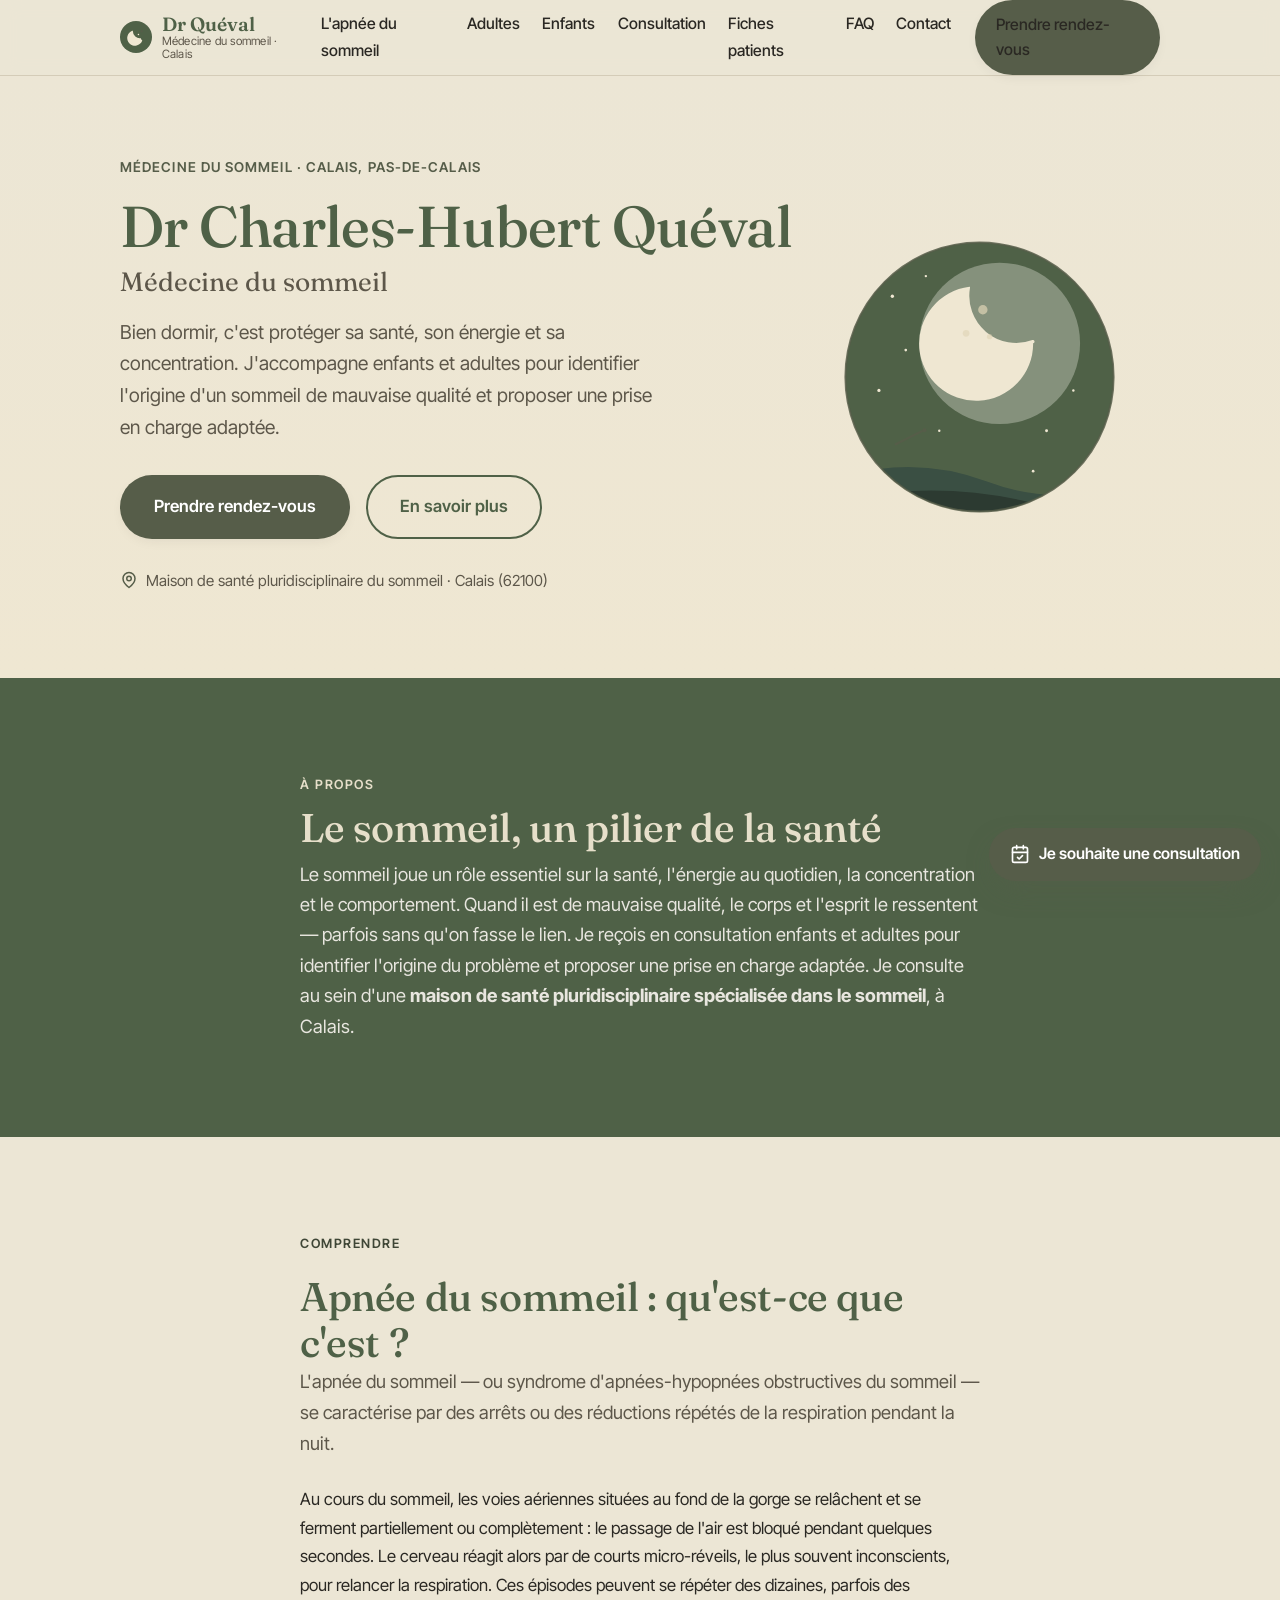
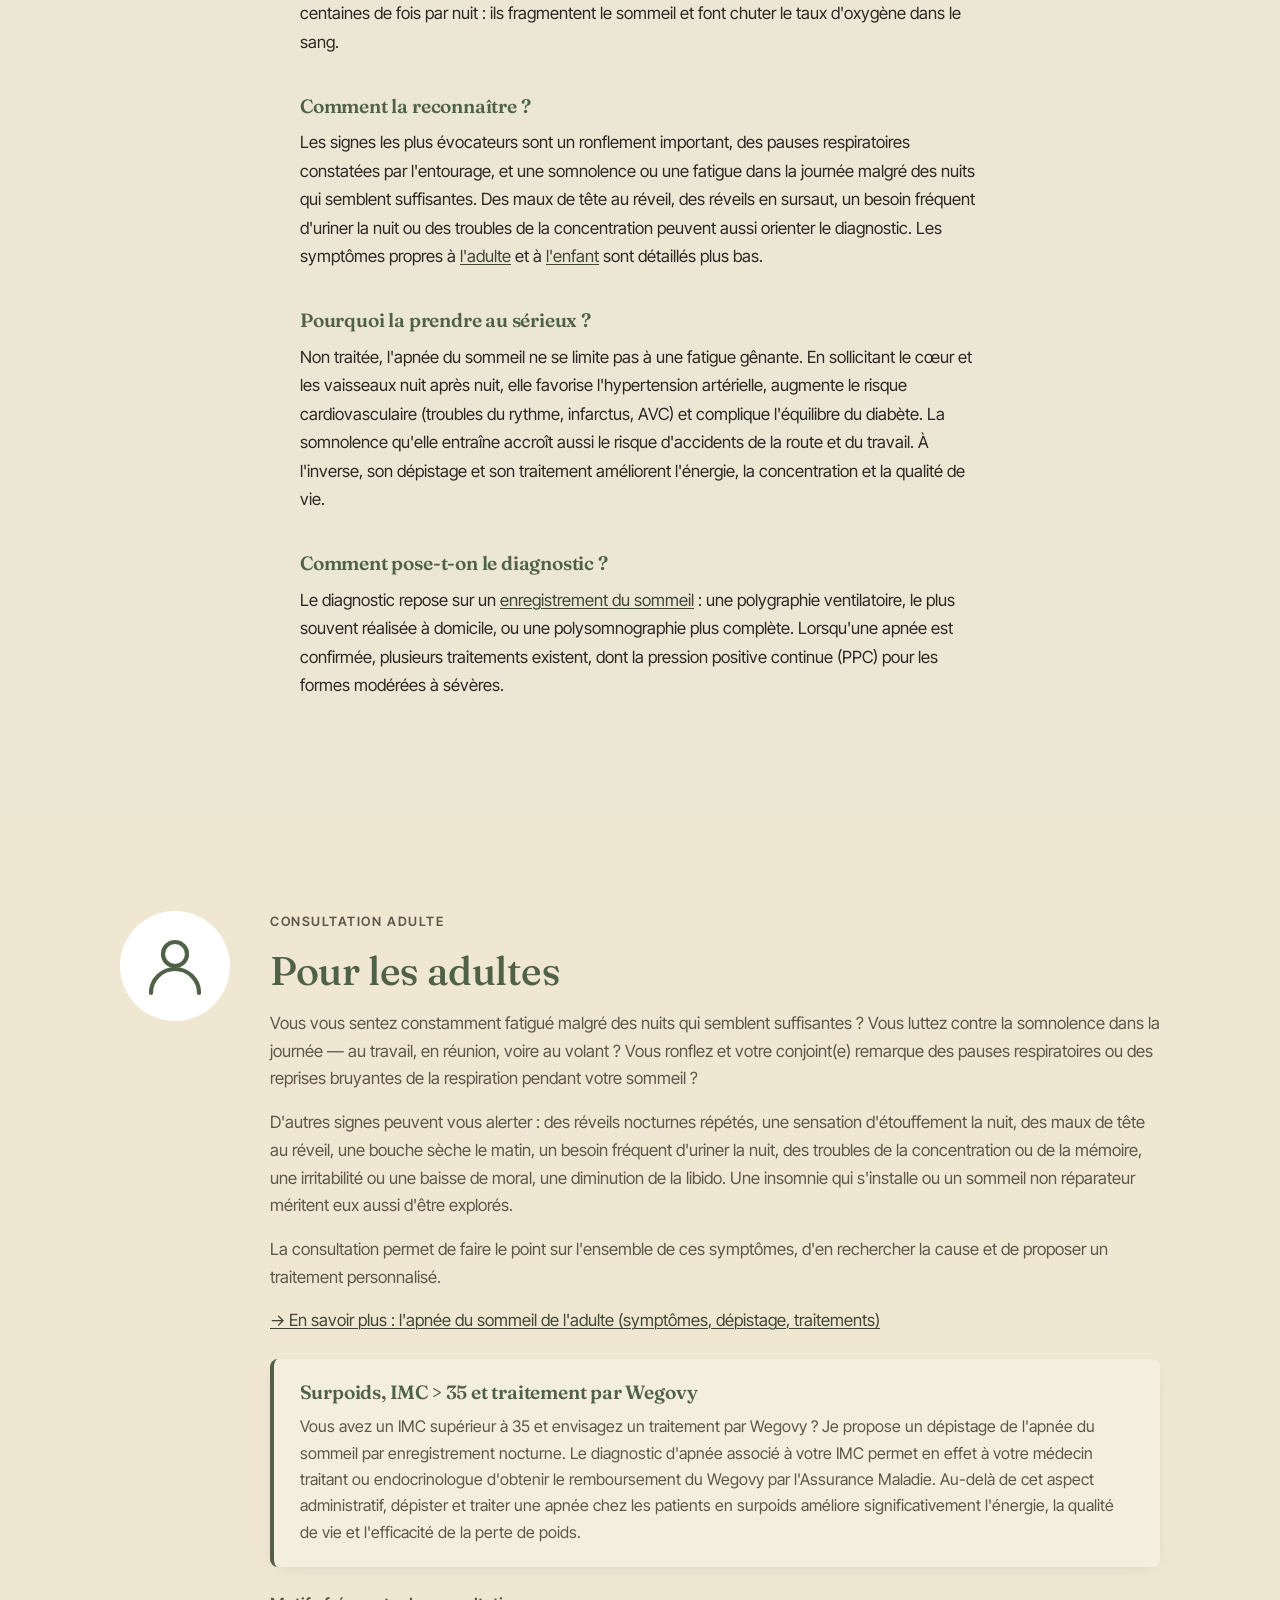
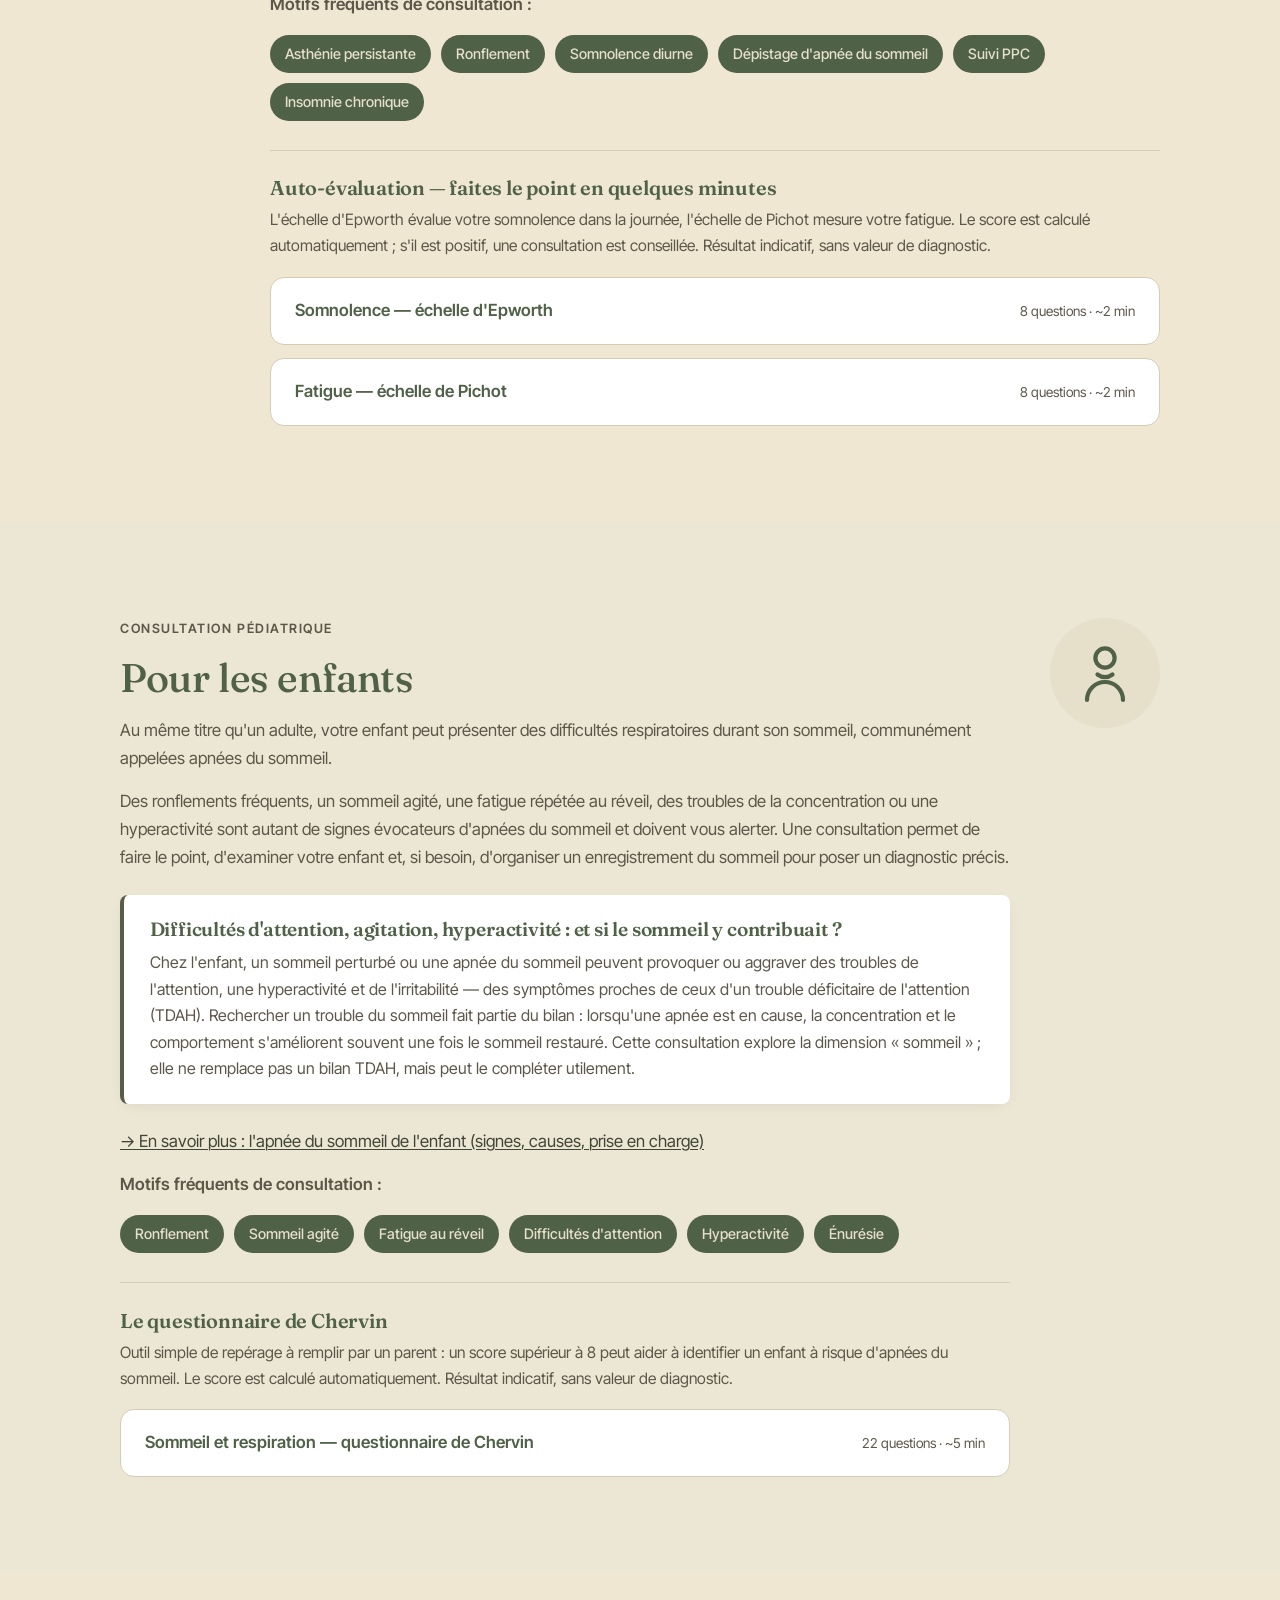
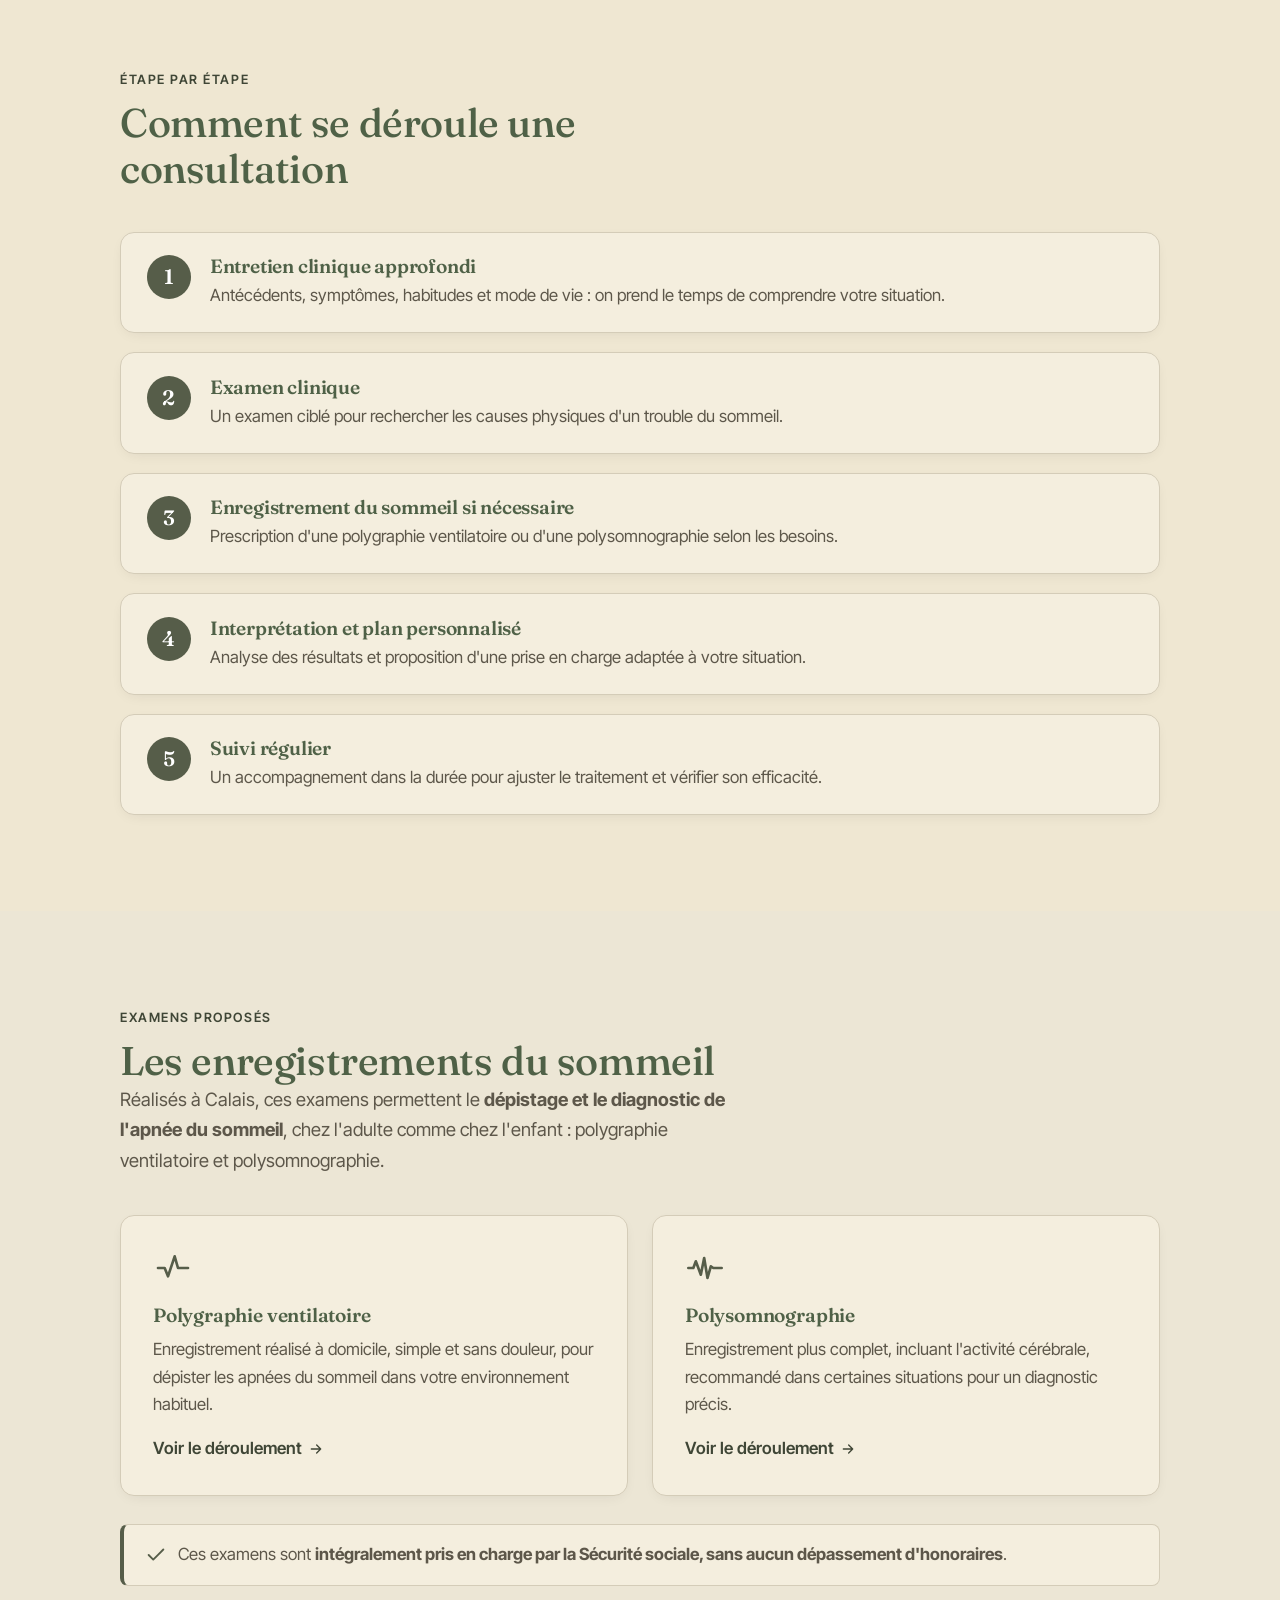
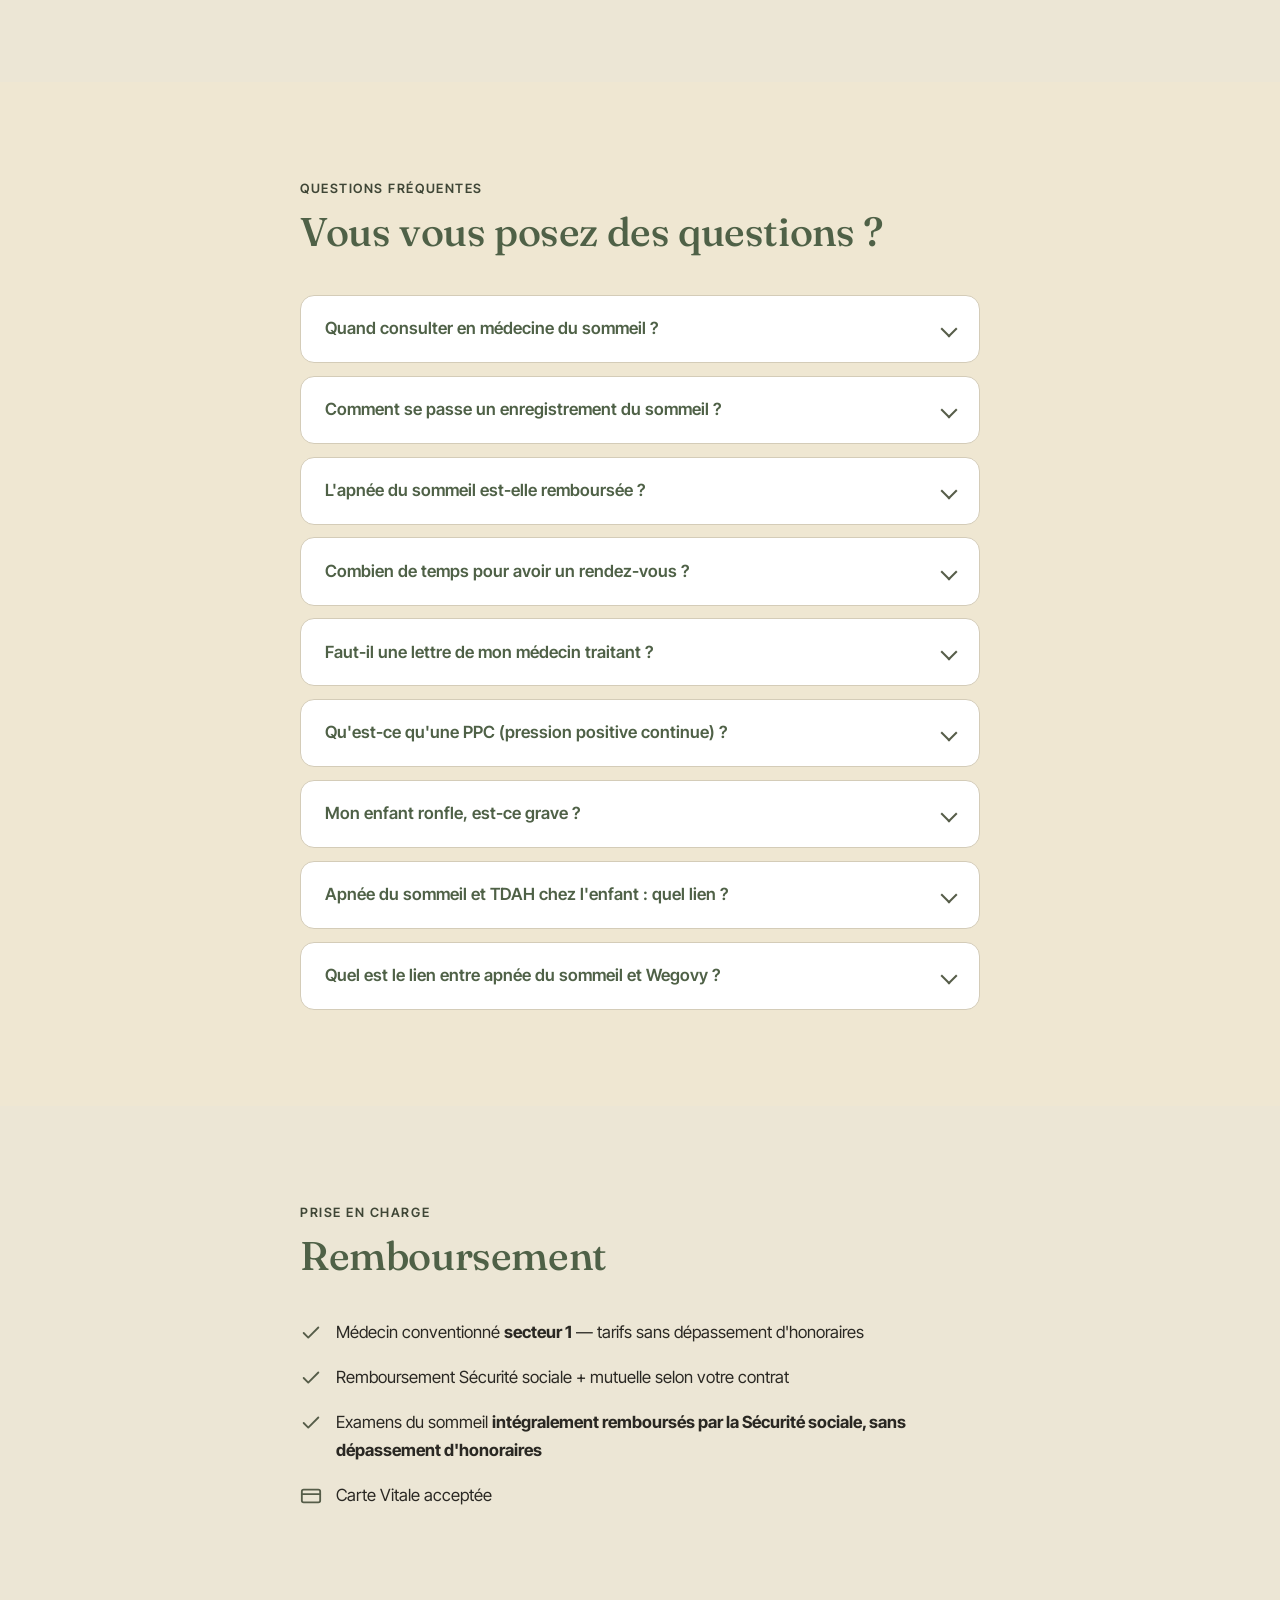
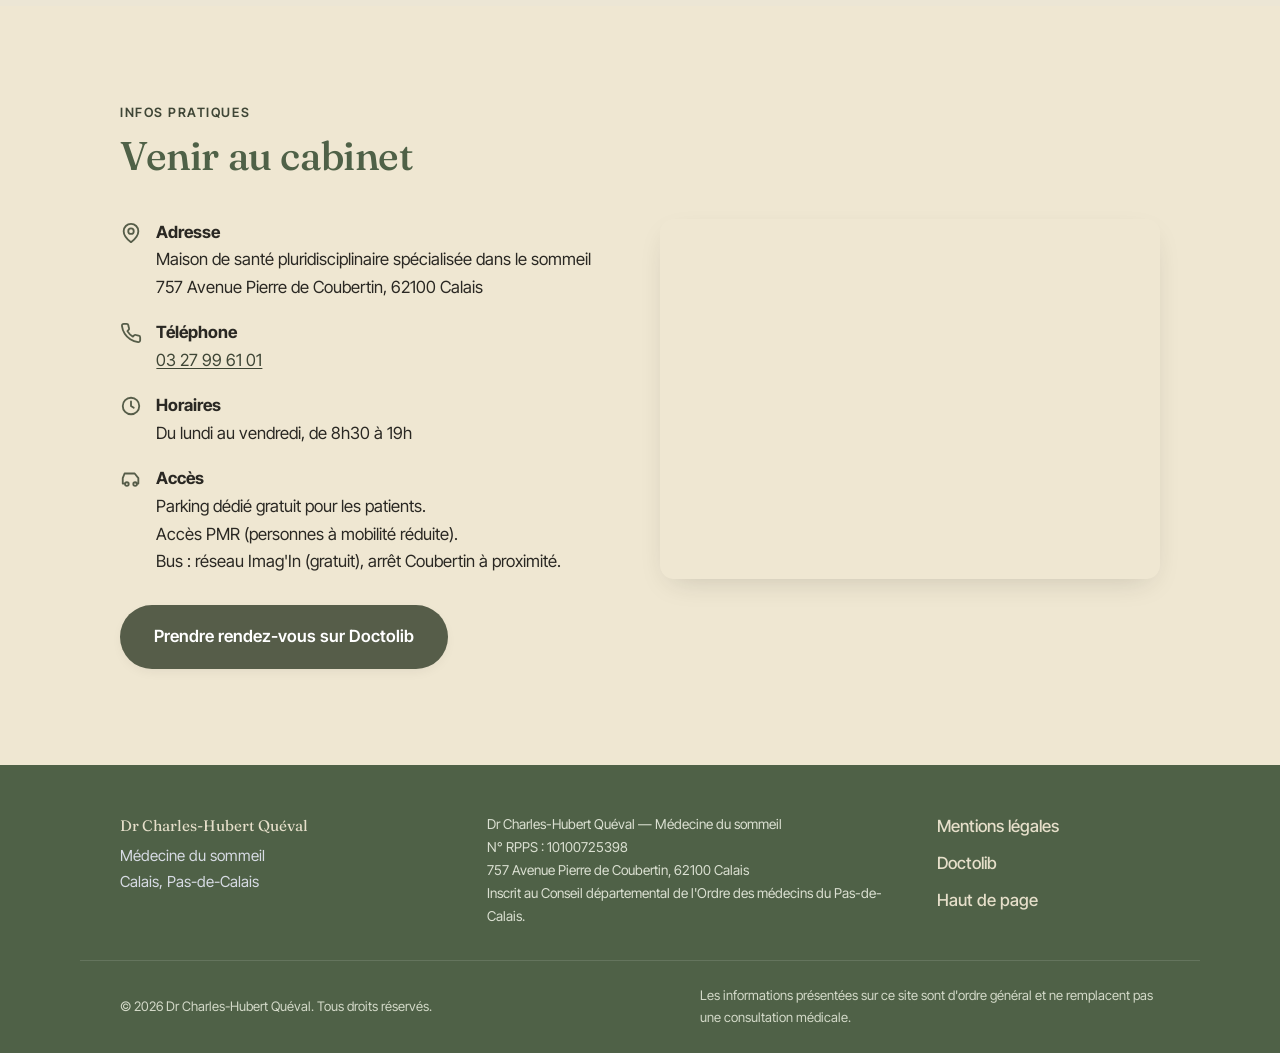
==== index.html @ a1253efa "Pages dediees apnee adulte/enfant : contenu SEO informatif + maillage interne - Cree apnee-du-sommei" ====
<!DOCTYPE html>
<html lang="fr">
<head>
  <meta charset="UTF-8" />
  <meta name="viewport" content="width=device-width, initial-scale=1.0" />

  <!-- ============ SEO PRINCIPAL ============ -->
  <title>Dr Quéval — Médecine du sommeil à Calais | Apnée, ronflement, fatigue</title>
  <meta name="description" content="Dr Charles-Hubert Quéval, médecine du sommeil à Calais. Dépistage apnée, ronflement, fatigue chronique, troubles du sommeil de l'enfant et de l'adulte." />
  <meta name="author" content="Dr Charles-Hubert Quéval" />
  <meta name="robots" content="index, follow" />
  <link rel="canonical" href="https://sommeil-calais.fr/" />
  <meta name="theme-color" content="#4f6147" />

  <!-- ============ OPEN GRAPH (Facebook, LinkedIn…) ============ -->
  <meta property="og:type" content="website" />
  <meta property="og:locale" content="fr_FR" />
  <meta property="og:site_name" content="Dr Quéval — Médecine du sommeil à Calais" />
  <meta property="og:title" content="Dr Quéval — Médecine du sommeil à Calais" />
  <meta property="og:description" content="Dépistage de l'apnée du sommeil, ronflement, fatigue chronique. Consultations adultes et enfants à Calais (Pas-de-Calais)." />
  <meta property="og:url" content="https://sommeil-calais.fr/" />
  <meta property="og:image" content="https://sommeil-calais.fr/images/og-image.png" />
  <meta property="og:image:alt" content="Cabinet de médecine du sommeil du Dr Quéval à Calais" />

  <!-- ============ TWITTER CARD ============ -->
  <meta name="twitter:card" content="summary_large_image" />
  <meta name="twitter:title" content="Dr Quéval — Médecine du sommeil à Calais" />
  <meta name="twitter:description" content="Dépistage de l'apnée du sommeil, ronflement, fatigue chronique. Consultations adultes et enfants à Calais." />
  <meta name="twitter:image" content="https://sommeil-calais.fr/images/og-image.png" />

  <!-- ============ FAVICON ============ -->
  <link rel="icon" type="image/svg+xml" href="favicon.svg" />
  <link rel="icon" type="image/x-icon" href="favicon.ico" />
  <link rel="apple-touch-icon" href="images/apple-touch-icon.png" />

  <!-- ============ POLICES (preconnect + preload pour la performance) ============ -->
  <link rel="preconnect" href="https://fonts.googleapis.com" />
  <link rel="preconnect" href="https://fonts.gstatic.com" crossorigin />
  <!-- On précharge la feuille de styles des polices puis on l'applique (chargement non bloquant) -->
  <link
    rel="preload"
    as="style"
    href="https://fonts.googleapis.com/css2?family=Fraunces:opsz,wght@9..144,400;9..144,500;9..144,600&family=Inter+Tight:wght@400;500;600&display=swap"
    onload="this.onload=null;this.rel='stylesheet'"
  />
  <noscript>
    <link rel="stylesheet" href="https://fonts.googleapis.com/css2?family=Fraunces:opsz,wght@9..144,400;9..144,500;9..144,600&family=Inter+Tight:wght@400;500;600&display=swap" />
  </noscript>

  <link rel="stylesheet" href="style.css" />

  <!-- ============ DONNÉES STRUCTURÉES Schema.org (Physician) ============ -->
  <script type="application/ld+json">
  {
    "@context": "https://schema.org",
    "@type": "Physician",
    "@id": "https://sommeil-calais.fr/#physician",
    "name": "Dr Charles-Hubert Quéval",
    "description": "Médecin spécialisé en médecine du sommeil à Calais : dépistage de l'apnée du sommeil, ronflement, fatigue chronique, troubles du sommeil de l'enfant et de l'adulte.",
    "url": "https://sommeil-calais.fr/",
    "image": "https://sommeil-calais.fr/images/og-image.png",
    "medicalSpecialty": "Sleep Medicine",
    "knowsAbout": [
      "Apnée du sommeil",
      "Apnée du sommeil de l'enfant",
      "Ronflement",
      "Somnolence diurne",
      "Insomnie chronique",
      "Fatigue chronique",
      "Polygraphie ventilatoire",
      "Polysomnographie",
      "Dépistage de l'apnée du sommeil",
      "Pression positive continue (PPC)",
      "Sommeil et troubles de l'attention de l'enfant",
      "Sommeil, hyperactivité et TDAH de l'enfant"
    ],
    "availableLanguage": "fr",
    "telephone": "+33327996101",
    "priceRange": "€€",
    "currenciesAccepted": "EUR",
    "paymentAccepted": "Carte Vitale, Carte bancaire, Espèces, Chèque",
    "address": {
      "@type": "PostalAddress",
      "streetAddress": "757 Avenue Pierre de Coubertin",
      "addressLocality": "Calais",
      "postalCode": "62100",
      "addressRegion": "Pas-de-Calais",
      "addressCountry": "FR"
    },
    "areaServed": {
      "@type": "City",
      "name": "Calais"
    },
    "openingHoursSpecification": [
      {
        "@type": "OpeningHoursSpecification",
        "dayOfWeek": ["Monday", "Tuesday", "Wednesday", "Thursday", "Friday"],
        "opens": "08:30",
        "closes": "19:00"
      }
    ],
    "availableService": [
      {
        "@type": "MedicalProcedure",
        "name": "Consultation de médecine du sommeil – Adulte",
        "description": "Exploration de la fatigue, du ronflement, de la somnolence diurne et dépistage de l'apnée du sommeil chez l'adulte."
      },
      {
        "@type": "MedicalProcedure",
        "name": "Consultation de médecine du sommeil – Enfant",
        "description": "Bilan des troubles du sommeil de l'enfant : ronflement, sommeil agité, troubles de l'attention, énurésie."
      },
      {
        "@type": "MedicalProcedure",
        "name": "Polygraphie ventilatoire",
        "description": "Enregistrement du sommeil à domicile pour le dépistage de l'apnée du sommeil."
      },
      {
        "@type": "MedicalProcedure",
        "name": "Polysomnographie",
        "description": "Enregistrement complet du sommeil incluant l'activité cérébrale."
      }
    ],
    "potentialAction": {
      "@type": "ReserveAction",
      "target": {
        "@type": "EntryPoint",
        "urlTemplate": "https://www.doctolib.fr/medecin-generaliste/calais/charles-hubert-queval"
      }
    }
  }
  </script>

  <!-- ============ DONNÉES STRUCTURÉES Schema.org (FAQ) — rich results Google ============ -->
  <script type="application/ld+json">
  {
    "@context": "https://schema.org",
    "@type": "FAQPage",
    "mainEntity": [
      {
        "@type": "Question",
        "name": "Quand consulter en médecine du sommeil ?",
        "acceptedAnswer": { "@type": "Answer", "text": "Une consultation est utile si vous ressentez une fatigue persistante malgré des nuits suffisantes, si vous ronflez fortement ou faites des pauses respiratoires, ou si vous luttez contre la somnolence en journée. Chez l'enfant, un ronflement, un sommeil agité ou des difficultés de concentration justifient aussi un avis. En résumé : dès qu'un trouble du sommeil retentit sur votre quotidien." }
      },
      {
        "@type": "Question",
        "name": "Comment se passe un enregistrement du sommeil ?",
        "acceptedAnswer": { "@type": "Answer", "text": "La polygraphie ventilatoire se réalise le plus souvent à domicile : quelques capteurs mesurent la respiration, l'oxygénation et les ronflements pendant la nuit. C'est indolore et vous dormez dans votre lit. La polysomnographie, plus complète, ajoute l'enregistrement de l'activité cérébrale. Les capteurs sont retirés le matin et les données sont ensuite analysées." }
      },
      {
        "@type": "Question",
        "name": "L'apnée du sommeil est-elle remboursée ?",
        "acceptedAnswer": { "@type": "Answer", "text": "Oui. La consultation et les enregistrements diagnostiques sont pris en charge par l'Assurance Maladie selon les conditions habituelles, complétés par votre mutuelle. Si une apnée est confirmée et qu'un traitement par pression positive continue (PPC) est indiqué, l'appareil et son suivi sont également remboursés tant que le traitement est utilisé régulièrement." }
      },
      {
        "@type": "Question",
        "name": "Combien de temps pour avoir un rendez-vous ?",
        "acceptedAnswer": { "@type": "Answer", "text": "Les délais varient selon le planning. Le plus simple est de consulter les créneaux disponibles directement sur Doctolib, qui affiche les prochaines disponibilités en temps réel. En cas de symptômes inquiétants, signalez-le à votre médecin traitant qui pourra orienter la prise en charge." }
      },
      {
        "@type": "Question",
        "name": "Faut-il une lettre de mon médecin traitant ?",
        "acceptedAnswer": { "@type": "Answer", "text": "Une lettre n'est pas obligatoire pour prendre rendez-vous, mais elle est vivement conseillée. Dans le cadre du parcours de soins coordonnés, être adressé par votre médecin traitant garantit un meilleur remboursement et me transmet des informations utiles sur vos antécédents. Pensez aussi à apporter vos examens et ordonnances récents." }
      },
      {
        "@type": "Question",
        "name": "Qu'est-ce qu'une PPC (pression positive continue) ?",
        "acceptedAnswer": { "@type": "Answer", "text": "La PPC est le traitement de référence de l'apnée du sommeil modérée à sévère. Un petit appareil, relié à un masque nasal, envoie un léger flux d'air qui maintient les voies respiratoires ouvertes pendant la nuit. Elle supprime les apnées, réduit le ronflement et restaure un sommeil réparateur. La plupart des patients constatent une nette amélioration de leur énergie après quelques semaines." }
      },
      {
        "@type": "Question",
        "name": "Mon enfant ronfle, est-ce grave ?",
        "acceptedAnswer": { "@type": "Answer", "text": "Un ronflement occasionnel lors d'un rhume est banal. En revanche, un ronflement régulier, surtout s'il s'accompagne de pauses respiratoires, d'un sommeil agité, d'une fatigue ou de difficultés d'attention, mérite un avis médical. Chez l'enfant, ces signes sont souvent liés à de grosses amygdales ou végétations, qui se traitent bien. Un bilan permet de poser le diagnostic et d'éviter un retentissement sur la croissance et les apprentissages." }
      },
      {
        "@type": "Question",
        "name": "Apnée du sommeil et TDAH chez l'enfant : quel lien ?",
        "acceptedAnswer": { "@type": "Answer", "text": "Un sommeil de mauvaise qualité, en particulier l'apnée du sommeil, peut chez l'enfant se traduire par de l'agitation, de l'impulsivité, une hyperactivité ou des difficultés de concentration — des symptômes qui ressemblent à ceux d'un trouble déficitaire de l'attention (TDAH). Avant ou en complément d'un bilan TDAH, il est utile de rechercher un trouble du sommeil sous-jacent : lorsqu'une apnée est en cause, son traitement améliore souvent l'attention et le comportement. La consultation de médecine du sommeil ne pose pas le diagnostic de TDAH, mais explore et traite la part liée au sommeil." }
      },
      {
        "@type": "Question",
        "name": "Quel est le lien entre apnée du sommeil et Wegovy ?",
        "acceptedAnswer": { "@type": "Answer", "text": "Le Wegovy peut être remboursé pour les patients ayant un IMC élevé associé à une complication, comme l'apnée du sommeil. Dépister une apnée par un enregistrement nocturne permet donc, chez les personnes en surpoids, de documenter cette complication et d'ouvrir droit au remboursement. Au-delà de l'aspect administratif, traiter l'apnée améliore l'énergie et favorise la réussite de la perte de poids." }
      }
    ]
  }
  </script>
</head>

<body>
  <!-- Lien d'évitement pour l'accessibilité clavier -->
  <a class="skip-link" href="#contenu">Aller au contenu principal</a>

  <!-- ============================ EN-TÊTE / NAVIGATION ============================ -->
  <header class="site-header" id="haut">
    <div class="container header-inner">
      <a href="#haut" class="brand" aria-label="Accueil — Dr Quéval, médecine du sommeil">
        <svg class="brand-icon" width="32" height="32" viewBox="0 0 32 32" aria-hidden="true" focusable="false">
          <path d="M22 17.5A8.5 8.5 0 0 1 12.2 9a0.6 0.6 0 0 0-0.86-0.62A9.5 9.5 0 1 0 23.6 20.6a0.6 0.6 0 0 0-0.62-0.86A8.6 8.6 0 0 1 22 17.5Z" fill="#efe7d2"/>
          <circle cx="23" cy="9" r="1.4" fill="#565d49"/>
          <circle cx="19" cy="13" r="0.9" fill="#efe7d2"/>
        </svg>
        <span class="brand-text">
          <strong>Dr Quéval</strong>
          <span class="brand-sub">Médecine du sommeil · Calais</span>
        </span>
      </a>

      <!-- Bouton menu mobile -->
      <button class="nav-toggle" id="navToggle" aria-expanded="false" aria-controls="navMenu" aria-label="Ouvrir le menu de navigation">
        <span class="nav-toggle-bar"></span>
        <span class="nav-toggle-bar"></span>
        <span class="nav-toggle-bar"></span>
      </button>

      <nav class="nav" id="navMenu" aria-label="Navigation principale">
        <ul>
          <li><a href="#apnee">L'apnée du sommeil</a></li>
          <li><a href="#adultes">Adultes</a></li>
          <li><a href="#enfants">Enfants</a></li>
          <li><a href="#deroulement">Consultation</a></li>
          <li><a href="notices.html">Fiches patients</a></li>
          <li><a href="#faq">FAQ</a></li>
          <li><a href="#contact">Contact</a></li>
        </ul>
        <a class="btn btn-primary nav-cta" href="https://www.doctolib.fr/medecin-generaliste/calais/charles-hubert-queval" target="_blank" rel="noopener" aria-label="Prendre rendez-vous sur Doctolib (nouvel onglet)">Prendre rendez-vous</a>
      </nav>
    </div>
  </header>

  <main id="contenu">

    <!-- ============================ 1. HERO ============================ -->
    <section class="hero" id="hero">
      <div class="container hero-inner">
        <div class="hero-text reveal">
          <p class="hero-eyebrow">Médecine du sommeil · Calais, Pas-de-Calais</p>
          <h1><span class="hero-name">Dr Charles-Hubert Quéval</span><span class="hero-h1-sub">Médecine du sommeil</span></h1>
          <p class="hero-lead">
            Bien dormir, c'est protéger sa santé, son énergie et sa concentration.
            J'accompagne enfants et adultes pour identifier l'origine d'un sommeil
            de mauvaise qualité et proposer une prise en charge adaptée.
          </p>
          <div class="hero-actions">
            <a class="btn btn-primary btn-lg" href="https://www.doctolib.fr/medecin-generaliste/calais/charles-hubert-queval" target="_blank" rel="noopener" aria-label="Prendre rendez-vous sur Doctolib (nouvel onglet)">
              Prendre rendez-vous
            </a>
            <a class="btn btn-ghost btn-lg" href="#a-propos">En savoir plus</a>
          </div>
          <p class="hero-place">
            <svg width="18" height="18" viewBox="0 0 24 24" fill="none" stroke="currentColor" stroke-width="2" stroke-linecap="round" stroke-linejoin="round" aria-hidden="true"><path d="M20 10c0 6-8 12-8 12s-8-6-8-12a8 8 0 0 1 16 0Z"/><circle cx="12" cy="10" r="3"/></svg>
            Maison de santé pluridisciplinaire du sommeil · Calais (62100)
          </p>
        </div>
        <div class="hero-illustration reveal" aria-hidden="true">
          <img src="images/hero-nuit.svg" alt="" width="440" height="440" loading="eager" />
        </div>
      </div>
    </section>

    <!-- ============================ 2. À PROPOS ============================ -->
    <section class="section section-about" id="a-propos">
      <div class="container narrow reveal">
        <p class="eyebrow">À propos</p>
        <h2>Le sommeil, un pilier de la santé</h2>
        <p class="lead">
          Le sommeil joue un rôle essentiel sur la santé, l'énergie au quotidien,
          la concentration et le comportement. Quand il est de mauvaise qualité, le
          corps et l'esprit le ressentent — parfois sans qu'on fasse le lien.
          Je reçois en consultation enfants et adultes pour identifier l'origine du
          problème et proposer une prise en charge adaptée. Je consulte au sein d'une
          <strong>maison de santé pluridisciplinaire spécialisée dans le sommeil</strong>,
          à Calais.
        </p>
      </div>
    </section>

    <!-- ============================ 2b. COMPRENDRE L'APNÉE DU SOMMEIL ============================ -->
    <section class="section" id="apnee">
      <div class="container narrow reveal">
        <p class="eyebrow">Comprendre</p>
        <h2>Apnée du sommeil&nbsp;: qu'est-ce que c'est&nbsp;?</h2>
        <p class="lead">
          L'apnée du sommeil — ou syndrome d'apnées-hypopnées obstructives du sommeil —
          se caractérise par des arrêts ou des réductions répétés de la respiration
          pendant la nuit.
        </p>
        <p>
          Au cours du sommeil, les voies aériennes situées au fond de la gorge se
          relâchent et se ferment partiellement ou complètement&nbsp;: le passage de l'air
          est bloqué pendant quelques secondes. Le cerveau réagit alors par de courts
          micro-réveils, le plus souvent inconscients, pour relancer la respiration. Ces
          épisodes peuvent se répéter des dizaines, parfois des centaines de fois par
          nuit&nbsp;: ils fragmentent le sommeil et font chuter le taux d'oxygène dans le sang.

        </p>

        <h3>Comment la reconnaître&nbsp;?</h3>
        <p>
          Les signes les plus évocateurs sont un ronflement important, des pauses
          respiratoires constatées par l'entourage, et une somnolence ou une fatigue dans
          la journée malgré des nuits qui semblent suffisantes. Des maux de tête au réveil,
          des réveils en sursaut, un besoin fréquent d'uriner la nuit ou des troubles de la
          concentration peuvent aussi orienter le diagnostic. Les symptômes propres à
          <a href="#adultes">l'adulte</a> et à <a href="#enfants">l'enfant</a> sont
          détaillés plus bas.
        </p>

        <h3>Pourquoi la prendre au sérieux&nbsp;?</h3>
        <p>
          Non traitée, l'apnée du sommeil ne se limite pas à une fatigue gênante. En
          sollicitant le cœur et les vaisseaux nuit après nuit, elle favorise
          l'hypertension artérielle, augmente le risque cardiovasculaire (troubles du
          rythme, infarctus, AVC) et complique l'équilibre du diabète. La somnolence
          qu'elle entraîne accroît aussi le risque d'accidents de la route et du travail.
          À l'inverse, son dépistage et son traitement améliorent l'énergie, la
          concentration et la qualité de vie.
        </p>

        <h3>Comment pose-t-on le diagnostic&nbsp;?</h3>
        <p>
          Le diagnostic repose sur un <a href="#examens">enregistrement du sommeil</a>&nbsp;:
          une polygraphie ventilatoire, le plus souvent réalisée à domicile, ou une
          polysomnographie plus complète. Lorsqu'une apnée est confirmée, plusieurs
          traitements existent, dont la pression positive continue (PPC) pour les formes
          modérées à sévères.
        </p>
      </div>
    </section>

    <!-- ============================ 3. CONSULTATION ADULTE ============================ -->
    <section class="section section-alt" id="adultes">
      <div class="container">
        <div class="split">
          <div class="split-icon reveal" aria-hidden="true">
            <svg width="72" height="72" viewBox="0 0 24 24" fill="none" stroke="#4f6147" stroke-width="1.4" stroke-linecap="round" stroke-linejoin="round"><circle cx="12" cy="8" r="4"/><path d="M4 21a8 8 0 0 1 16 0"/></svg>
          </div>
          <div class="split-body reveal">
            <p class="eyebrow">Consultation adulte</p>
            <h2>Pour les adultes</h2>
            <p>
              Vous vous sentez constamment fatigué malgré des nuits qui semblent
              suffisantes ? Vous luttez contre la somnolence dans la journée — au
              travail, en réunion, voire au volant ? Vous ronflez et votre conjoint(e)
              remarque des pauses respiratoires ou des reprises bruyantes de la
              respiration pendant votre sommeil ?
            </p>
            <p>
              D'autres signes peuvent vous alerter&nbsp;: des réveils nocturnes répétés,
              une sensation d'étouffement la nuit, des maux de tête au réveil, une bouche
              sèche le matin, un besoin fréquent d'uriner la nuit, des troubles de la
              concentration ou de la mémoire, une irritabilité ou une baisse de moral,
              une diminution de la libido. Une insomnie qui s'installe ou un sommeil non
              réparateur méritent eux aussi d'être explorés.
            </p>
            <p>
              La consultation permet de faire le point sur l'ensemble de ces symptômes,
              d'en rechercher la cause et de proposer un traitement personnalisé.
            </p>
            <p>
              <a href="apnee-du-sommeil-adulte.html">→ En savoir plus&nbsp;: l'apnée du sommeil de l'adulte (symptômes, dépistage, traitements)</a>
            </p>
            <div class="callout">
              <h3>Surpoids, IMC&nbsp;&gt;&nbsp;35 et traitement par Wegovy</h3>
              <p>
                Vous avez un IMC supérieur à 35 et envisagez un traitement par Wegovy ?
                Je propose un dépistage de l'apnée du sommeil par enregistrement nocturne.
                Le diagnostic d'apnée associé à votre IMC permet en effet à votre médecin
                traitant ou endocrinologue d'obtenir le remboursement du Wegovy par
                l'Assurance Maladie. Au-delà de cet aspect administratif, dépister et
                traiter une apnée chez les patients en surpoids améliore significativement
                l'énergie, la qualité de vie et l'efficacité de la perte de poids.
              </p>
            </div>
            <p class="tags-label">Motifs fréquents de consultation&nbsp;:</p>
            <ul class="tags" aria-label="Motifs de consultation adulte">
              <li>Asthénie persistante</li>
              <li>Ronflement</li>
              <li>Somnolence diurne</li>
              <li>Dépistage d'apnée du sommeil</li>
              <li>Suivi PPC</li>
              <li>Insomnie chronique</li>
            </ul>

            <!-- Auto-questionnaires ADULTE (score calculé en JS) -->
            <div class="quiz-inline">
              <h3>Auto-évaluation — faites le point en quelques minutes</h3>
              <p>
                L'échelle d'Epworth évalue votre somnolence dans la journée, l'échelle de
                Pichot mesure votre fatigue. Le score est calculé automatiquement&nbsp;; s'il
                est positif, une consultation est conseillée. Résultat indicatif, sans valeur
                de diagnostic.
              </p>
              <div class="quiz-list">
                <details class="quiz-block">
                  <summary>
                    <span class="quiz-title">Somnolence — échelle d'Epworth</span>
                    <span class="quiz-meta">8 questions · ~2 min</span>
                  </summary>
                  <div class="quiz" data-quiz="epworth"></div>
                </details>
                <details class="quiz-block">
                  <summary>
                    <span class="quiz-title">Fatigue — échelle de Pichot</span>
                    <span class="quiz-meta">8 questions · ~2 min</span>
                  </summary>
                  <div class="quiz" data-quiz="pichot"></div>
                </details>
              </div>
            </div>
          </div>
        </div>
      </div>
    </section>

    <!-- ============================ 4. CONSULTATION PÉDIATRIQUE ============================ -->
    <section class="section" id="enfants">
      <div class="container">
        <div class="split split-reverse">
          <div class="split-icon reveal" aria-hidden="true">
            <svg width="72" height="72" viewBox="0 0 24 24" fill="none" stroke="#4f6147" stroke-width="1.4" stroke-linecap="round" stroke-linejoin="round"><circle cx="12" cy="7" r="3.2"/><path d="M6 21a6 6 0 0 1 12 0"/><path d="M9.5 12.5c.8.6 1.6.9 2.5.9s1.7-.3 2.5-.9"/></svg>
          </div>
          <div class="split-body reveal">
            <p class="eyebrow">Consultation pédiatrique</p>
            <h2>Pour les enfants</h2>
            <p>
              Au même titre qu'un adulte, votre enfant peut présenter des difficultés
              respiratoires durant son sommeil, communément appelées apnées du sommeil.
            </p>
            <p>
              Des ronflements fréquents, un sommeil agité, une fatigue répétée au réveil,
              des troubles de la concentration ou une hyperactivité sont autant de signes
              évocateurs d'apnées du sommeil et doivent vous alerter. Une consultation
              permet de faire le point, d'examiner votre enfant et, si besoin, d'organiser
              un enregistrement du sommeil pour poser un diagnostic précis.
            </p>
            <div class="callout">
              <h3>Difficultés d'attention, agitation, hyperactivité&nbsp;: et si le sommeil y contribuait&nbsp;?</h3>
              <p>
                Chez l'enfant, un sommeil perturbé ou une apnée du sommeil peuvent
                provoquer ou aggraver des troubles de l'attention, une hyperactivité et
                de l'irritabilité — des symptômes proches de ceux d'un trouble déficitaire
                de l'attention (TDAH). Rechercher un trouble du sommeil fait partie du
                bilan&nbsp;: lorsqu'une apnée est en cause, la concentration et le comportement
                s'améliorent souvent une fois le sommeil restauré. Cette consultation
                explore la dimension «&nbsp;sommeil&nbsp;»&nbsp;; elle ne remplace pas un bilan TDAH,
                mais peut le compléter utilement.
              </p>
            </div>
            <p>
              <a href="apnee-du-sommeil-enfant.html">→ En savoir plus&nbsp;: l'apnée du sommeil de l'enfant (signes, causes, prise en charge)</a>
            </p>
            <p class="tags-label">Motifs fréquents de consultation&nbsp;:</p>
            <ul class="tags" aria-label="Motifs de consultation pédiatrique">
              <li>Ronflement</li>
              <li>Sommeil agité</li>
              <li>Fatigue au réveil</li>
              <li>Difficultés d'attention</li>
              <li>Hyperactivité</li>
              <li>Énurésie</li>
            </ul>

            <!-- Auto-questionnaire ENFANT (score calculé en JS) -->
            <div class="quiz-inline">
              <h3>Le questionnaire de Chervin</h3>
              <p>
                Outil simple de repérage à remplir par un parent&nbsp;: un score supérieur à 8
                peut aider à identifier un enfant à risque d'apnées du sommeil. Le score est
                calculé automatiquement. Résultat indicatif, sans valeur de diagnostic.
              </p>
              <div class="quiz-list">
                <details class="quiz-block">
                  <summary>
                    <span class="quiz-title">Sommeil et respiration — questionnaire de Chervin</span>
                    <span class="quiz-meta">22 questions · ~5 min</span>
                  </summary>
                  <div class="quiz" data-quiz="chervin"></div>
                </details>
              </div>
            </div>
          </div>
        </div>
      </div>
    </section>

    <!-- ============================ 5. DÉROULEMENT DE LA CONSULTATION ============================ -->
    <section class="section section-alt" id="deroulement">
      <div class="container">
        <div class="section-head reveal">
          <p class="eyebrow">Étape par étape</p>
          <h2>Comment se déroule une consultation</h2>
        </div>
        <ol class="steps">
          <li class="step reveal">
            <span class="step-num" aria-hidden="true">1</span>
            <div>
              <h3>Entretien clinique approfondi</h3>
              <p>Antécédents, symptômes, habitudes et mode de vie : on prend le temps de comprendre votre situation.</p>
            </div>
          </li>
          <li class="step reveal">
            <span class="step-num" aria-hidden="true">2</span>
            <div>
              <h3>Examen clinique</h3>
              <p>Un examen ciblé pour rechercher les causes physiques d'un trouble du sommeil.</p>
            </div>
          </li>
          <li class="step reveal">
            <span class="step-num" aria-hidden="true">3</span>
            <div>
              <h3>Enregistrement du sommeil si nécessaire</h3>
              <p>Prescription d'une polygraphie ventilatoire ou d'une polysomnographie selon les besoins.</p>
            </div>
          </li>
          <li class="step reveal">
            <span class="step-num" aria-hidden="true">4</span>
            <div>
              <h3>Interprétation et plan personnalisé</h3>
              <p>Analyse des résultats et proposition d'une prise en charge adaptée à votre situation.</p>
            </div>
          </li>
          <li class="step reveal">
            <span class="step-num" aria-hidden="true">5</span>
            <div>
              <h3>Suivi régulier</h3>
              <p>Un accompagnement dans la durée pour ajuster le traitement et vérifier son efficacité.</p>
            </div>
          </li>
        </ol>
      </div>
    </section>

    <!-- ============================ 6. EXAMENS PROPOSÉS ============================ -->
    <section class="section" id="examens">
      <div class="container">
        <div class="section-head reveal">
          <p class="eyebrow">Examens proposés</p>
          <h2>Les enregistrements du sommeil</h2>
          <p class="lead">
            Réalisés à Calais, ces examens permettent le <strong>dépistage et le diagnostic
            de l'apnée du sommeil</strong>, chez l'adulte comme chez l'enfant&nbsp;:
            polygraphie ventilatoire et polysomnographie.
          </p>
        </div>
        <div class="cards">
          <a class="card card-link reveal" href="notices/Patient_PG_information.pdf" target="_blank" rel="noopener" aria-label="Polygraphie ventilatoire : lire le déroulement (PDF, nouvel onglet)">
            <svg class="card-icon" width="40" height="40" viewBox="0 0 24 24" fill="none" stroke="#565d49" stroke-width="1.6" stroke-linecap="round" stroke-linejoin="round" aria-hidden="true"><path d="M3 12h4l2 5 4-12 2 7h6"/></svg>
            <h3>Polygraphie ventilatoire</h3>
            <p>Enregistrement réalisé à domicile, simple et sans douleur, pour dépister les apnées du sommeil dans votre environnement habituel.</p>
            <span class="card-cta">Voir le déroulement
              <svg width="16" height="16" viewBox="0 0 24 24" fill="none" stroke="currentColor" stroke-width="2" stroke-linecap="round" stroke-linejoin="round" aria-hidden="true"><path d="M5 12h14M13 6l6 6-6 6"/></svg>
            </span>
          </a>
          <a class="card card-link reveal" href="notices/Patient_PSG_information.pdf" target="_blank" rel="noopener" aria-label="Polysomnographie : lire le déroulement (PDF, nouvel onglet)">
            <svg class="card-icon" width="40" height="40" viewBox="0 0 24 24" fill="none" stroke="#565d49" stroke-width="1.6" stroke-linecap="round" stroke-linejoin="round" aria-hidden="true"><path d="M2 12h3l1.5-4 3 8 2-10 2 12 2-7 1.5 1H22"/></svg>
            <h3>Polysomnographie</h3>
            <p>Enregistrement plus complet, incluant l'activité cérébrale, recommandé dans certaines situations pour un diagnostic précis.</p>
            <span class="card-cta">Voir le déroulement
              <svg width="16" height="16" viewBox="0 0 24 24" fill="none" stroke="currentColor" stroke-width="2" stroke-linecap="round" stroke-linejoin="round" aria-hidden="true"><path d="M5 12h14M13 6l6 6-6 6"/></svg>
            </span>
          </a>
        </div>
        <p class="examens-note reveal">
          <svg width="22" height="22" viewBox="0 0 24 24" fill="none" stroke="#565d49" stroke-width="2" stroke-linecap="round" stroke-linejoin="round" aria-hidden="true"><path d="M20 6 9 17l-5-5"/></svg>
          <span>Ces examens sont <strong>intégralement pris en charge par la Sécurité sociale, sans aucun dépassement d'honoraires</strong>.</span>
        </p>
      </div>
    </section>

    <!-- ============================ 7. FAQ (accordéon accessible) ============================ -->
    <section class="section section-alt" id="faq">
      <div class="container narrow">
        <div class="section-head reveal">
          <p class="eyebrow">Questions fréquentes</p>
          <h2>Vous vous posez des questions ?</h2>
        </div>

        <div class="faq reveal">
          <details class="faq-item">
            <summary>Quand consulter en médecine du sommeil&nbsp;?</summary>
            <div class="faq-answer">
              <p>Une consultation est utile si vous ressentez une fatigue persistante malgré des nuits suffisantes, si vous ronflez fortement ou faites des pauses respiratoires, ou si vous luttez contre la somnolence en journée. Chez l'enfant, un ronflement, un sommeil agité ou des difficultés de concentration justifient aussi un avis. En résumé&nbsp;: dès qu'un trouble du sommeil retentit sur votre quotidien.</p>
            </div>
          </details>

          <details class="faq-item">
            <summary>Comment se passe un enregistrement du sommeil&nbsp;?</summary>
            <div class="faq-answer">
              <p>La polygraphie ventilatoire se réalise le plus souvent à domicile&nbsp;: quelques capteurs mesurent la respiration, l'oxygénation et les ronflements pendant la nuit. C'est indolore et vous dormez dans votre lit. La polysomnographie, plus complète, ajoute l'enregistrement de l'activité cérébrale. Les capteurs sont retirés le matin et les données sont ensuite analysées.</p>
            </div>
          </details>

          <details class="faq-item">
            <summary>L'apnée du sommeil est-elle remboursée&nbsp;?</summary>
            <div class="faq-answer">
              <p>Oui. La consultation et les enregistrements diagnostiques sont pris en charge par l'Assurance Maladie selon les conditions habituelles, complétés par votre mutuelle. Si une apnée est confirmée et qu'un traitement par pression positive continue (PPC) est indiqué, l'appareil et son suivi sont également remboursés tant que le traitement est utilisé régulièrement.</p>
            </div>
          </details>

          <details class="faq-item">
            <summary>Combien de temps pour avoir un rendez-vous&nbsp;?</summary>
            <div class="faq-answer">
              <p>Les délais varient selon le planning. Le plus simple est de consulter les créneaux disponibles directement sur Doctolib, qui affiche les prochaines disponibilités en temps réel. En cas de symptômes inquiétants, signalez-le à votre médecin traitant qui pourra orienter la prise en charge.</p>
            </div>
          </details>

          <details class="faq-item">
            <summary>Faut-il une lettre de mon médecin traitant&nbsp;?</summary>
            <div class="faq-answer">
              <p>Une lettre n'est pas obligatoire pour prendre rendez-vous, mais elle est vivement conseillée. Dans le cadre du parcours de soins coordonnés, être adressé par votre médecin traitant garantit un meilleur remboursement et me transmet des informations utiles sur vos antécédents. Pensez aussi à apporter vos examens et ordonnances récents.</p>
            </div>
          </details>

          <details class="faq-item">
            <summary>Qu'est-ce qu'une PPC (pression positive continue)&nbsp;?</summary>
            <div class="faq-answer">
              <p>La PPC est le traitement de référence de l'apnée du sommeil modérée à sévère. Un petit appareil, relié à un masque nasal, envoie un léger flux d'air qui maintient les voies respiratoires ouvertes pendant la nuit. Elle supprime les apnées, réduit le ronflement et restaure un sommeil réparateur. La plupart des patients constatent une nette amélioration de leur énergie après quelques semaines.</p>
            </div>
          </details>

          <details class="faq-item">
            <summary>Mon enfant ronfle, est-ce grave&nbsp;?</summary>
            <div class="faq-answer">
              <p>Un ronflement occasionnel lors d'un rhume est banal. En revanche, un ronflement régulier, surtout s'il s'accompagne de pauses respiratoires, d'un sommeil agité, d'une fatigue ou de difficultés d'attention, mérite un avis médical. Chez l'enfant, ces signes sont souvent liés à de grosses amygdales ou végétations, qui se traitent bien. Un bilan permet de poser le diagnostic et d'éviter un retentissement sur la croissance et les apprentissages.</p>
            </div>
          </details>

          <details class="faq-item">
            <summary>Apnée du sommeil et TDAH chez l'enfant&nbsp;: quel lien&nbsp;?</summary>
            <div class="faq-answer">
              <p>Un sommeil de mauvaise qualité, en particulier l'apnée du sommeil, peut chez l'enfant se traduire par de l'agitation, de l'impulsivité, une hyperactivité ou des difficultés de concentration — des symptômes qui ressemblent à ceux d'un trouble déficitaire de l'attention (TDAH). Avant ou en complément d'un bilan TDAH, il est utile de rechercher un trouble du sommeil sous-jacent&nbsp;: lorsqu'une apnée est en cause, son traitement améliore souvent l'attention et le comportement. La consultation de médecine du sommeil ne pose pas le diagnostic de TDAH, mais explore et traite la part liée au sommeil.</p>
            </div>
          </details>

          <details class="faq-item">
            <summary>Quel est le lien entre apnée du sommeil et Wegovy&nbsp;?</summary>
            <div class="faq-answer">
              <p>Le Wegovy peut être remboursé pour les patients ayant un IMC élevé associé à une complication, comme l'apnée du sommeil. Dépister une apnée par un enregistrement nocturne permet donc, chez les personnes en surpoids, de documenter cette complication et d'ouvrir droit au remboursement. Au-delà de l'aspect administratif, traiter l'apnée améliore l'énergie et favorise la réussite de la perte de poids.</p>
            </div>
          </details>
        </div>
      </div>
    </section>

    <!-- ============================ 8. TARIFS ET REMBOURSEMENT ============================ -->
    <section class="section" id="tarifs">
      <div class="container narrow">
        <div class="section-head reveal">
          <p class="eyebrow">Prise en charge</p>
          <h2>Remboursement</h2>
        </div>
        <ul class="info-list reveal">
          <li>
            <svg width="22" height="22" viewBox="0 0 24 24" fill="none" stroke="#565d49" stroke-width="2" stroke-linecap="round" stroke-linejoin="round" aria-hidden="true"><path d="M20 6 9 17l-5-5"/></svg>
            <span>Médecin conventionné <strong>secteur 1</strong> — tarifs sans dépassement d'honoraires</span>
          </li>
          <li>
            <svg width="22" height="22" viewBox="0 0 24 24" fill="none" stroke="#565d49" stroke-width="2" stroke-linecap="round" stroke-linejoin="round" aria-hidden="true"><path d="M20 6 9 17l-5-5"/></svg>
            <span>Remboursement Sécurité sociale&nbsp;+ mutuelle selon votre contrat</span>
          </li>
          <li>
            <svg width="22" height="22" viewBox="0 0 24 24" fill="none" stroke="#565d49" stroke-width="2" stroke-linecap="round" stroke-linejoin="round" aria-hidden="true"><path d="M20 6 9 17l-5-5"/></svg>
            <span>Examens du sommeil <strong>intégralement remboursés par la Sécurité sociale, sans dépassement d'honoraires</strong></span>
          </li>
          <li>
            <svg width="22" height="22" viewBox="0 0 24 24" fill="none" stroke="#565d49" stroke-width="2" stroke-linecap="round" stroke-linejoin="round" aria-hidden="true"><rect x="2" y="5" width="20" height="14" rx="2"/><path d="M2 10h20"/></svg>
            <span>Carte Vitale acceptée</span>
          </li>
        </ul>
      </div>
    </section>

    <!-- ============================ 9. INFOS PRATIQUES / CONTACT ============================ -->
    <section class="section section-alt" id="contact">
      <div class="container">
        <div class="section-head reveal">
          <p class="eyebrow">Infos pratiques</p>
          <h2>Venir au cabinet</h2>
        </div>
        <div class="contact-grid">
          <div class="contact-info reveal">
            <ul class="info-list">
              <li>
                <svg width="22" height="22" viewBox="0 0 24 24" fill="none" stroke="#565d49" stroke-width="2" stroke-linecap="round" stroke-linejoin="round" aria-hidden="true"><path d="M20 10c0 6-8 12-8 12s-8-6-8-12a8 8 0 0 1 16 0Z"/><circle cx="12" cy="10" r="3"/></svg>
                <span><strong>Adresse</strong><br />Maison de santé pluridisciplinaire spécialisée dans le sommeil<br />757 Avenue Pierre de Coubertin, 62100 Calais</span>
              </li>
              <li>
                <svg width="22" height="22" viewBox="0 0 24 24" fill="none" stroke="#565d49" stroke-width="2" stroke-linecap="round" stroke-linejoin="round" aria-hidden="true"><path d="M22 16.92v3a2 2 0 0 1-2.18 2 19.79 19.79 0 0 1-8.63-3.07 19.5 19.5 0 0 1-6-6 19.79 19.79 0 0 1-3.07-8.67A2 2 0 0 1 4.11 2h3a2 2 0 0 1 2 1.72c.13.96.36 1.9.7 2.81a2 2 0 0 1-.45 2.11L8.09 9.91a16 16 0 0 0 6 6l1.27-1.27a2 2 0 0 1 2.11-.45c.9.34 1.85.57 2.81.7A2 2 0 0 1 22 16.92Z"/></svg>
                <span><strong>Téléphone</strong><br /><a href="tel:+33327996101">03 27 99 61 01</a></span>
              </li>
              <li>
                <svg width="22" height="22" viewBox="0 0 24 24" fill="none" stroke="#565d49" stroke-width="2" stroke-linecap="round" stroke-linejoin="round" aria-hidden="true"><circle cx="12" cy="12" r="9"/><path d="M12 7v5l3 2"/></svg>
                <span><strong>Horaires</strong><br />Du lundi au vendredi, de 8h30 à 19h</span>
              </li>
              <li>
                <svg width="22" height="22" viewBox="0 0 24 24" fill="none" stroke="#565d49" stroke-width="2" stroke-linecap="round" stroke-linejoin="round" aria-hidden="true"><path d="M5 17H3v-6l2-5h11l4 5v6h-2"/><circle cx="7.5" cy="17.5" r="2"/><circle cx="16.5" cy="17.5" r="2"/></svg>
                <span><strong>Accès</strong><br />Parking dédié gratuit pour les patients.<br />Accès PMR (personnes à mobilité réduite).<br />Bus&nbsp;: réseau Imag'In (gratuit), arrêt Coubertin à proximité.</span>
              </li>
            </ul>
            <a class="btn btn-primary btn-lg" href="https://www.doctolib.fr/medecin-generaliste/calais/charles-hubert-queval" target="_blank" rel="noopener" aria-label="Prendre rendez-vous sur Doctolib (nouvel onglet)">
              Prendre rendez-vous sur Doctolib
            </a>
          </div>

          <div class="contact-map reveal">
            <!-- Carte Google Maps en iframe simple (sans cookies de tracking grâce à output=embed) -->
            <iframe
              title="Localisation du cabinet du Dr Quéval à Calais"
              src="https://www.google.com/maps?q=757+Avenue+Pierre+de+Coubertin+62100+Calais&output=embed"
              width="100%"
              height="360"
              style="border:0;"
              loading="lazy"
              referrerpolicy="no-referrer-when-downgrade"
              allowfullscreen>
            </iframe>
          </div>
        </div>
      </div>
    </section>

  </main>

  <!-- ============================ 10. PIED DE PAGE ============================ -->
  <footer class="site-footer">
    <div class="container footer-inner">
      <div class="footer-col">
        <p class="footer-name">Dr Charles-Hubert Quéval</p>
        <p>Médecine du sommeil<br />Calais, Pas-de-Calais</p>
      </div>

      <!-- Mentions légales obligatoires — Article R.4127-79 du Code de la santé publique -->
      <div class="footer-col footer-legal">
        <p>
          Dr Charles-Hubert Quéval — Médecine du sommeil<br />
          N° RPPS&nbsp;: 10100725398<br />
          757 Avenue Pierre de Coubertin, 62100 Calais<br />
          Inscrit au Conseil départemental de l'Ordre des médecins du Pas-de-Calais.
        </p>
      </div>

      <div class="footer-col footer-links">
        <a href="mentions-legales.html">Mentions légales</a>
        <a href="https://www.doctolib.fr/medecin-generaliste/calais/charles-hubert-queval" target="_blank" rel="noopener">Doctolib</a>
        <a href="#haut">Haut de page</a>
      </div>
    </div>
    <div class="container footer-bottom">
      <p>© 2026 Dr Charles-Hubert Quéval. Tous droits réservés.</p>
      <p class="footer-disclaimer">Les informations présentées sur ce site sont d'ordre général et ne remplacent pas une consultation médicale.</p>
    </div>
  </footer>

  <!-- Bouton flottant de prise de contact (visible en permanence) -->
  <a
    class="floating-cta"
    href="https://www.doctolib.fr/medecin-generaliste/calais/charles-hubert-queval"
    target="_blank"
    rel="noopener"
    aria-label="Je souhaite une consultation — prendre rendez-vous sur Doctolib (nouvel onglet)"
  >
    <svg width="20" height="20" viewBox="0 0 24 24" fill="none" stroke="currentColor" stroke-width="2" stroke-linecap="round" stroke-linejoin="round" aria-hidden="true"><rect x="3" y="4" width="18" height="18" rx="2"/><path d="M16 2v4M8 2v4M3 10h18"/><path d="M9 16l2 2 4-4"/></svg>
    <span>Je souhaite une consultation</span>
  </a>

  <script src="script.js" defer></script>
  <script src="questionnaires.js" defer></script>
</body>
</html>
---- style.css ----
/* =====================================================================
   Dr Quéval — Médecine du sommeil à Calais
   Feuille de styles — approche mobile-first, accessible (WCAG AA)
   Palette : crème #ece6d5 · sauge vert #4f6147 (bandeaux) · sauge clair #bcc1b2
             · accent CTA sauge #565d49 · eyebrows/liens #3f4636 (monochrome)
   ===================================================================== */

/* ---------- 1. Variables de design ---------- */
:root {
  /* Palette reprise du site Hypnote (hypnote.fr) : crème + olive + bronze + brique.
     On conserve les anciens noms de variables (--bleu-nuit, --sable…) pour ne pas
     casser le reste de la feuille de styles ; seules les valeurs changent. */
  --bleu-nuit: #4f6147;        /* sauge vert moyen — bandeau, titres, en-tête, pied */
  --bleu-nuit-clair: #bcc1b2;  /* sauge clair (#BCC1B2) — teinte signature douce */
  --sable: #e6dfca;            /* sable Hypnote */
  --sable-clair: #efe7d2;      /* crème claire (sections alternées) */
  --blanc-casse: #f4eede;      /* crème la plus claire (cartes, surfaces hautes) */
  --bg-page: #ece6d5;          /* fond de page chaud */
  --terracotta: #565d49;       /* sauge profond (CTA) — assez foncé pour rester lisible AA */
  --terracotta-fonce: #3f4636; /* sauge très profond (survol, liens, eyebrows) */
  --bronze: #9d7f54;           /* doré Hypnote (accents secondaires) */
  --texte: #2a2823;            /* encre */
  --texte-doux: #5d574a;       /* encre douce */
  --bordure: #d4ccb8;          /* bordures chaudes */

  --police-titre: "Fraunces", Georgia, serif;
  --police-corps: "Inter Tight", system-ui, -apple-system, sans-serif;

  --rayon: 14px;
  --rayon-sm: 8px;
  --ombre: 0 10px 30px -12px rgba(42, 40, 35, 0.22);
  --ombre-douce: 0 4px 16px -8px rgba(42, 40, 35, 0.16);

  --max-largeur: 1120px;
  --max-narrow: 760px;
  --espace-section: clamp(3.5rem, 8vw, 6rem);

  --transition: 0.25s ease;
}

/* ---------- 2. Reset léger ---------- */
*,
*::before,
*::after {
  box-sizing: border-box;
  margin: 0;
}

html {
  scroll-behavior: smooth;
  /* Décalage pour que les ancres ne passent pas sous l'en-tête fixe */
  scroll-padding-top: 84px;
  -webkit-text-size-adjust: 100%;
}

body {
  font-family: var(--police-corps);
  color: var(--texte);
  background-color: var(--bg-page);
  line-height: 1.65;
  font-size: 1.05rem;
  -webkit-font-smoothing: antialiased;
  text-rendering: optimizeLegibility;
}

img,
svg,
iframe {
  display: block;
  max-width: 100%;
}

a {
  color: var(--terracotta-fonce);
  text-decoration-thickness: 1px;
  text-underline-offset: 2px;
}

/* ---------- 3. Accessibilité : skip-link et focus ---------- */
.skip-link {
  position: absolute;
  left: 1rem;
  top: -100px;
  z-index: 1000;
  background: var(--bleu-nuit);
  color: #fff;
  padding: 0.7rem 1.1rem;
  border-radius: var(--rayon-sm);
  transition: top var(--transition);
}
.skip-link:focus {
  top: 1rem;
}

/* Focus clavier visible et net partout */
a:focus-visible,
button:focus-visible,
summary:focus-visible,
iframe:focus-visible {
  outline: 3px solid var(--terracotta);
  outline-offset: 3px;
  border-radius: var(--rayon-sm);
}

/* ---------- 4. Structure : conteneurs ---------- */
.container {
  width: 100%;
  max-width: var(--max-largeur);
  margin-inline: auto;
  padding-inline: clamp(1.2rem, 5vw, 2.5rem);
}
.container.narrow {
  max-width: var(--max-narrow);
}

.section {
  padding-block: var(--espace-section);
}
.section-alt {
  background: var(--sable-clair);
}
.section-about {
  background: var(--bleu-nuit);
  color: var(--blanc-casse);
}

/* ---------- 5. Typographie ---------- */
h1,
h2,
h3 {
  font-family: var(--police-titre);
  font-weight: 500;
  line-height: 1.15;
  letter-spacing: -0.01em;
}
h1 {
  font-size: clamp(2.2rem, 6vw, 3.6rem);
}
h2 {
  font-size: clamp(1.7rem, 4vw, 2.5rem);
  color: var(--bleu-nuit);
}
.section-about h2 {
  color: var(--sable);
}
h3 {
  font-size: 1.2rem;
  font-weight: 600;
  color: var(--bleu-nuit);
}

/* Section pédagogique « Comprendre l'apnée » — rythme de lecture aéré */
#apnee .lead {
  margin-bottom: 1.6rem;
}
#apnee p {
  margin-bottom: 1.2rem;
  line-height: 1.7;
}
#apnee h3 {
  margin-top: 2.4rem;
  margin-bottom: 0.7rem;
}

/* Pages éditoriales (pages thématiques, articles) — rythme de lecture aéré */
.prose .lead {
  margin-bottom: 1.6rem;
}
.prose p {
  margin-bottom: 1.2rem;
  line-height: 1.7;
}
.prose h2 {
  margin-top: 2.8rem;
  margin-bottom: 0.8rem;
}
.prose h3 {
  margin-top: 1.9rem;
  margin-bottom: 0.5rem;
}
.prose ul,
.prose ol {
  margin: 0 0 1.4rem 1.2rem;
}
.prose li {
  margin-bottom: 0.45rem;
  line-height: 1.6;
}
.prose .callout,
.prose .info-list {
  margin: 2rem 0;
}
.prose .page-cta {
  margin: 2.4rem 0;
  text-align: center;
}
.breadcrumb {
  font-size: 0.85rem;
  margin-bottom: 1.4rem;
  color: var(--texte-doux, #6b6b6b);
}
.breadcrumb a {
  color: inherit;
}

.eyebrow {
  font-size: 0.8rem;
  font-weight: 600;
  letter-spacing: 0.12em;
  text-transform: uppercase;
  color: var(--terracotta-fonce);
  margin-bottom: 0.6rem;
}
.section-about .eyebrow {
  color: var(--sable);
}

.lead {
  font-size: 1.15rem;
  color: var(--texte-doux);
}
.section-about .lead,
.section-about p {
  color: #e8e6df;
}

.section-head {
  margin-bottom: 2.5rem;
  max-width: 640px;
}

/* ---------- 6. Boutons / CTA ---------- */
.btn {
  display: inline-flex;
  align-items: center;
  justify-content: center;
  gap: 0.5rem;
  font-family: var(--police-corps);
  font-weight: 600;
  font-size: 1rem;
  padding: 0.8rem 1.5rem;
  border-radius: 999px;
  border: 2px solid transparent;
  cursor: pointer;
  text-decoration: none;
  transition: transform var(--transition), background-color var(--transition),
    box-shadow var(--transition), color var(--transition);
}
.btn-lg {
  padding: 1rem 2rem;
  font-size: 1.05rem;
}
.btn-primary {
  background: var(--terracotta);
  color: #fff;
  box-shadow: var(--ombre-douce);
}
.btn-primary:hover {
  background: var(--terracotta-fonce);
  transform: translateY(-2px);
}
.btn-ghost {
  background: transparent;
  border-color: currentColor;
  color: var(--bleu-nuit);
}
.btn-ghost:hover {
  background: rgba(63, 70, 54, 0.1);
  transform: translateY(-2px);
}

/* ---------- 7. En-tête / navigation ---------- */
.site-header {
  position: sticky;
  top: 0;
  z-index: 100;
  background: rgba(236, 230, 213, 0.9);
  backdrop-filter: blur(10px);
  border-bottom: 1px solid var(--bordure);
}
.header-inner {
  display: flex;
  align-items: center;
  justify-content: space-between;
  gap: 1rem;
  min-height: 72px;
}
.brand {
  display: inline-flex;
  align-items: center;
  gap: 0.6rem;
  text-decoration: none;
  color: var(--bleu-nuit);
}
.brand-icon {
  flex-shrink: 0;
  background: var(--bleu-nuit);
  border-radius: 50%;
  padding: 3px;
}
.brand-text {
  display: flex;
  flex-direction: column;
  line-height: 1.1;
}
.brand-text strong {
  font-family: var(--police-titre);
  font-size: 1.2rem;
  font-weight: 600;
}
.brand-sub {
  font-size: 0.72rem;
  color: var(--texte-doux);
  letter-spacing: 0.02em;
}

.nav {
  display: flex;
  align-items: center;
  gap: 1.5rem;
}
.nav ul {
  display: flex;
  gap: 1.4rem;
  list-style: none;
  padding: 0;
}
.nav a {
  color: var(--texte);
  text-decoration: none;
  font-weight: 500;
  font-size: 0.98rem;
  transition: color var(--transition);
}
.nav ul a:hover {
  color: var(--terracotta);
}
.nav-cta {
  padding: 0.6rem 1.2rem;
}

/* Bouton hamburger (mobile) */
.nav-toggle {
  display: none;
  flex-direction: column;
  gap: 5px;
  width: 44px;
  height: 44px;
  align-items: center;
  justify-content: center;
  background: transparent;
  border: 1px solid var(--bordure);
  border-radius: var(--rayon-sm);
}
.nav-toggle-bar {
  width: 22px;
  height: 2px;
  background: var(--bleu-nuit);
  transition: transform var(--transition), opacity var(--transition);
}

/* ---------- 8. Hero ---------- */
.hero {
  background: linear-gradient(180deg, var(--bg-page) 0%, var(--sable-clair) 100%);
  overflow: hidden;
}
.hero-inner {
  display: grid;
  gap: 2.5rem;
  padding-block: clamp(2.5rem, 7vw, 5rem);
  align-items: center;
}
.hero-eyebrow {
  font-size: 0.85rem;
  font-weight: 600;
  letter-spacing: 0.08em;
  text-transform: uppercase;
  color: var(--terracotta);
  margin-bottom: 1rem;
}
.hero h1 {
  color: var(--bleu-nuit);
  margin-bottom: 1.2rem;
}
.hero-name {
  display: block;
  /* Maintient le nom sur une seule ligne, en s'adaptant à la largeur de l'écran */
  white-space: nowrap;
  font-size: clamp(1.5rem, 6.2vw, 3.6rem);
}
.hero-h1-sub {
  display: block;
  font-size: 0.46em;
  font-weight: 400;
  color: var(--texte-doux);
  margin-top: 0.4rem;
  letter-spacing: 0;
}
.hero-lead {
  font-size: 1.2rem;
  color: var(--texte-doux);
  max-width: 540px;
  margin-bottom: 2rem;
}
.hero-actions {
  display: flex;
  flex-wrap: wrap;
  gap: 1rem;
  margin-bottom: 1.8rem;
}
.hero-place {
  display: inline-flex;
  align-items: center;
  gap: 0.5rem;
  color: var(--texte-doux);
  font-size: 0.95rem;
}
.hero-place svg {
  color: var(--terracotta);
}
.hero-illustration {
  justify-self: center;
}
.hero-illustration img {
  width: min(100%, 440px);
  height: auto;
}

/* ---------- 9. Bloc À propos (narrow, fond bleu nuit) ---------- */
.section-about .lead {
  margin-top: 0.5rem;
}

/* ---------- 10. Sections "split" (adulte / enfant) ---------- */
.split {
  display: grid;
  gap: 2rem;
  align-items: start;
}
.split-icon {
  width: 110px;
  height: 110px;
  display: flex;
  align-items: center;
  justify-content: center;
  background: var(--sable);
  border-radius: 50%;
  flex-shrink: 0;
}
.section-alt .split-icon {
  background: #fff;
}
.split-body h2 {
  margin-bottom: 1rem;
}
.split-body p {
  color: var(--texte-doux);
  margin-bottom: 1rem;
}

/* Encadré "Wegovy" */
.callout {
  background: #fff;
  border-left: 4px solid var(--terracotta);
  border-radius: var(--rayon-sm);
  padding: 1.4rem 1.6rem;
  margin: 1.5rem 0;
  box-shadow: var(--ombre-douce);
}
.section-alt .callout {
  background: var(--blanc-casse);
}
.callout h3 {
  margin-bottom: 0.6rem;
}
.callout p {
  margin-bottom: 0;
  font-size: 1rem;
}

/* ---------- 11. Tags / badges de motifs ---------- */
.tags-label {
  font-weight: 600;
  color: var(--bleu-nuit);
  margin-top: 0.5rem;
  margin-bottom: 0.8rem;
}
.tags {
  display: flex;
  flex-wrap: wrap;
  gap: 0.6rem;
  list-style: none;
  padding: 0;
}
.tags li {
  background: var(--bleu-nuit);
  color: var(--sable);
  font-size: 0.9rem;
  font-weight: 500;
  padding: 0.45rem 0.95rem;
  border-radius: 999px;
}

/* ---------- 12. Étapes (déroulement) ---------- */
.steps {
  list-style: none;
  padding: 0;
  display: grid;
  gap: 1.2rem;
  counter-reset: step;
}
.step {
  display: flex;
  gap: 1.2rem;
  align-items: flex-start;
  background: var(--blanc-casse);
  border: 1px solid var(--bordure);
  border-radius: var(--rayon);
  padding: 1.4rem 1.6rem;
  box-shadow: var(--ombre-douce);
}
.step-num {
  flex-shrink: 0;
  width: 44px;
  height: 44px;
  display: flex;
  align-items: center;
  justify-content: center;
  background: var(--terracotta);
  color: #fff;
  font-family: var(--police-titre);
  font-size: 1.3rem;
  font-weight: 600;
  border-radius: 50%;
}
.step h3 {
  margin-bottom: 0.3rem;
}
.step p {
  color: var(--texte-doux);
  margin: 0;
}

/* ---------- 13. Cartes (examens) ---------- */
.cards {
  display: grid;
  gap: 1.5rem;
}
.card {
  background: var(--blanc-casse);
  border: 1px solid var(--bordure);
  border-radius: var(--rayon);
  padding: 2rem;
  box-shadow: var(--ombre-douce);
  transition: transform var(--transition), box-shadow var(--transition);
}
.section-alt .card {
  background: #fff;
}
.card:hover {
  transform: translateY(-4px);
  box-shadow: var(--ombre);
}
.card-icon {
  margin-bottom: 1rem;
}
/* Carte cliquable (lien vers une fiche PDF) */
.card-link {
  display: block;
  text-decoration: none;
  color: inherit;
}
.card-cta {
  display: inline-flex;
  align-items: center;
  gap: 0.4rem;
  margin-top: 1rem;
  font-weight: 600;
  color: var(--terracotta-fonce);
}
.card-link:hover .card-cta svg {
  transform: translateX(3px);
}
.card-cta svg {
  transition: transform var(--transition);
}
.card h3 {
  margin-bottom: 0.6rem;
}
.card p {
  color: var(--texte-doux);
  margin: 0;
}

/* Note de remboursement sous les cartes d'examens */
.examens-note {
  display: flex;
  align-items: flex-start;
  gap: 0.7rem;
  margin-top: 1.8rem;
  padding: 1rem 1.3rem;
  background: var(--blanc-casse);
  border: 1px solid var(--bordure);
  border-left: 4px solid var(--terracotta);
  border-radius: var(--rayon-sm);
  color: var(--texte-doux);
}
.examens-note svg {
  flex-shrink: 0;
  margin-top: 3px;
}

/* ---------- 14. FAQ (accordéon natif <details>) ---------- */
.faq {
  display: grid;
  gap: 0.8rem;
}
.faq-item {
  background: #fff;
  border: 1px solid var(--bordure);
  border-radius: var(--rayon);
  overflow: hidden;
}
.faq-item summary {
  cursor: pointer;
  list-style: none;
  padding: 1.2rem 1.5rem;
  font-weight: 600;
  color: var(--bleu-nuit);
  display: flex;
  justify-content: space-between;
  align-items: center;
  gap: 1rem;
  font-size: 1.05rem;
}
.faq-item summary::-webkit-details-marker {
  display: none;
}
/* Chevron dessiné en CSS, pivote à l'ouverture */
.faq-item summary::after {
  content: "";
  flex-shrink: 0;
  width: 12px;
  height: 12px;
  border-right: 2px solid var(--terracotta);
  border-bottom: 2px solid var(--terracotta);
  transform: rotate(45deg);
  transition: transform var(--transition);
}
.faq-item[open] summary::after {
  transform: rotate(-135deg);
}
.faq-answer {
  padding: 0 1.5rem 1.3rem;
}
.faq-answer p {
  color: var(--texte-doux);
  margin: 0;
}

/* ---------- 15. Listes d'infos (tarifs / contact) ---------- */
.info-list {
  list-style: none;
  padding: 0;
  display: grid;
  gap: 1.1rem;
}
.info-list li {
  display: flex;
  gap: 0.9rem;
  align-items: flex-start;
}
.info-list svg {
  flex-shrink: 0;
  margin-top: 3px;
}
.info-list a {
  color: var(--terracotta-fonce);
}

/* ---------- 16. Contact (grille infos + carte) ---------- */
.contact-grid {
  display: grid;
  gap: 2.5rem;
  align-items: start;
}
.contact-info .btn {
  margin-top: 1.8rem;
}
.contact-map iframe {
  border-radius: var(--rayon);
  box-shadow: var(--ombre);
  width: 100%;
}

/* ---------- 17. Pied de page ---------- */
.site-footer {
  background: var(--bleu-nuit);
  color: #d7dbe4;
  padding-top: 3rem;
}
.footer-inner {
  display: grid;
  gap: 2rem;
  padding-bottom: 2rem;
}
.footer-col p {
  font-size: 0.95rem;
  line-height: 1.7;
}
.footer-name {
  font-family: var(--police-titre);
  font-size: 1.2rem;
  color: var(--sable);
  margin-bottom: 0.3rem;
}
.footer-legal p {
  color: #dbe0d2;
  font-size: 0.85rem;
}
.footer-links {
  display: flex;
  flex-direction: column;
  gap: 0.6rem;
}
.footer-links a {
  color: var(--sable);
  text-decoration: none;
  font-weight: 500;
}
.footer-links a:hover {
  text-decoration: underline;
}
.footer-bottom {
  border-top: 1px solid rgba(255, 255, 255, 0.12);
  padding-block: 1.5rem;
  display: flex;
  flex-wrap: wrap;
  gap: 0.5rem 2rem;
  justify-content: space-between;
  align-items: center;
}
.footer-bottom p {
  font-size: 0.82rem;
  color: #d3d9c8;
}
.footer-disclaimer {
  max-width: 460px;
}

/* ---------- 17 bis. Bouton flottant "Je souhaite une consultation" ---------- */
.floating-cta {
  position: fixed;
  right: 1.2rem;
  bottom: 1.2rem;
  z-index: 200;
  display: inline-flex;
  align-items: center;
  gap: 0.55rem;
  background: var(--terracotta);
  color: #fff;
  font-family: var(--police-corps);
  font-weight: 600;
  font-size: 0.98rem;
  text-decoration: none;
  padding: 0.85rem 1.3rem;
  border-radius: 999px;
  box-shadow: 0 12px 28px -8px rgba(86, 93, 73, 0.5);
  transition: transform var(--transition), background-color var(--transition);
}
.floating-cta:hover {
  background: var(--terracotta-fonce);
  transform: translateY(-2px);
}
.floating-cta svg {
  flex-shrink: 0;
}
/* Sur très petit écran, on n'affiche que l'icône pour ne pas masquer le contenu */
@media (max-width: 520px) {
  .floating-cta span {
    display: none;
  }
  .floating-cta {
    padding: 0.9rem;
  }
}

/* ---------- 17 ter. Auto-questionnaires ---------- */
/* Bloc questionnaire intégré dans une section (adulte / enfant) */
.quiz-inline {
  margin-top: 1.8rem;
  padding-top: 1.6rem;
  border-top: 1px solid var(--bordure);
}
.quiz-inline > h3 {
  font-family: var(--police-titre);
  font-weight: 600;
  font-size: 1.25rem;
  margin-bottom: 0.5rem;
}
.quiz-inline > p {
  color: var(--texte-doux);
  font-size: 0.98rem;
  margin-bottom: 1.1rem;
}
.quiz-list {
  display: grid;
  gap: 0.8rem;
}
.quiz-block {
  background: #fff;
  border: 1px solid var(--bordure);
  border-radius: var(--rayon);
  overflow: hidden;
}
.quiz-block > summary {
  cursor: pointer;
  list-style: none;
  padding: 1.2rem 1.5rem;
  display: flex;
  flex-wrap: wrap;
  align-items: baseline;
  justify-content: space-between;
  gap: 0.3rem 1rem;
}
.quiz-block > summary::-webkit-details-marker {
  display: none;
}
.quiz-title {
  font-weight: 600;
  color: var(--bleu-nuit);
  font-size: 1.05rem;
}
.quiz-meta {
  font-size: 0.85rem;
  color: var(--texte-doux);
}
.quiz-form {
  padding: 0 1.5rem 1.5rem;
  border-top: 1px solid var(--bordure);
}
.quiz-intro {
  color: var(--texte-doux);
  font-size: 0.98rem;
  margin: 1.2rem 0 0.5rem;
}
.quiz-q {
  border: none;
  padding: 1.1rem 0;
  border-bottom: 1px dashed var(--bordure);
}
.quiz-q legend {
  font-weight: 500;
  color: var(--texte);
  display: flex;
  gap: 0.6rem;
  align-items: baseline;
  padding: 0;
  margin-bottom: 0.7rem;
}
.quiz-q-num {
  flex-shrink: 0;
  width: 26px;
  height: 26px;
  display: inline-flex;
  align-items: center;
  justify-content: center;
  background: var(--sable);
  color: var(--bleu-nuit);
  border-radius: 50%;
  font-size: 0.85rem;
  font-weight: 600;
}
.quiz-opts {
  display: flex;
  flex-wrap: wrap;
  gap: 0.5rem;
  padding-left: 2.1rem;
}
/* Chaque option = "puce" cliquable */
.quiz-opt {
  display: inline-flex;
  align-items: center;
  gap: 0.45rem;
  padding: 0.45rem 0.9rem;
  border: 1.5px solid var(--bordure);
  border-radius: 999px;
  cursor: pointer;
  font-size: 0.92rem;
  background: var(--blanc-casse);
  transition: border-color var(--transition), background-color var(--transition);
}
.quiz-opt:hover {
  border-color: var(--bleu-nuit-clair);
}
.quiz-opt input {
  accent-color: var(--terracotta);
  margin: 0;
}
/* Surlignage de l'option sélectionnée (navigateurs modernes) */
.quiz-opt:has(input:checked) {
  border-color: var(--terracotta);
  background: rgba(86, 93, 73, 0.16);
  font-weight: 500;
}
.quiz-actions {
  margin-top: 1.4rem;
}
.quiz-result {
  margin-top: 1.4rem;
  padding: 1.3rem 1.5rem;
  border-radius: var(--rayon);
  border-left: 5px solid var(--bordure);
  background: var(--sable-clair);
}
.quiz-result .btn {
  margin-top: 0.8rem;
}
.quiz-score {
  font-size: 1.1rem;
}
.quiz-verdict-title {
  font-family: var(--police-titre);
  font-size: 1.3rem;
  color: var(--bleu-nuit);
  margin-top: 0.2rem;
}
.quiz-disclaimer {
  font-size: 0.82rem;
  color: var(--texte-doux);
  margin-top: 0.8rem;
}
/* Variantes de résultat (vert = ok, ambre = vigilance, orange = consultation conseillée) */
.quiz-result--ok {
  border-left-color: var(--terracotta);
  background: rgba(86, 93, 73, 0.14);
}
.quiz-result--warn {
  border-left-color: #9a7b2e;
  background: rgba(154, 123, 46, 0.1);
}
.quiz-result--alert {
  border-left-color: #a85e2a;
  background: rgba(168, 94, 42, 0.1);
}
.quiz-result--info {
  border-left-color: var(--bronze);
  background: var(--sable-clair);
}
.quiz-noscript {
  margin-top: 1rem;
  padding: 1rem 1.3rem;
  background: var(--sable-clair);
  border-radius: var(--rayon-sm);
  color: var(--texte-doux);
}

/* ---------- 17 quater. Page Notices patients ---------- */
.notice-search-wrap {
  margin: 1.5rem 0 0.5rem;
}
.notice-search {
  width: 100%;
  max-width: 460px;
  padding: 0.8rem 1.1rem;
  font-family: var(--police-corps);
  font-size: 1rem;
  color: var(--texte);
  background: #fff;
  border: 1.5px solid var(--bordure);
  border-radius: 999px;
}
.notice-search:focus-visible {
  outline: 3px solid var(--terracotta);
  outline-offset: 2px;
}
.notice-cat {
  margin-top: 2.8rem;
}
.notice-cat h2 {
  font-size: clamp(1.4rem, 3vw, 1.8rem);
  margin-bottom: 1.2rem;
  padding-bottom: 0.5rem;
  border-bottom: 2px solid var(--bordure);
}
.notice-grid {
  display: grid;
  gap: 0.9rem;
  grid-template-columns: 1fr;
}
.notice-card {
  display: flex;
  align-items: center;
  gap: 0.9rem;
  padding: 1rem 1.2rem;
  background: #fff;
  border: 1px solid var(--bordure);
  border-radius: var(--rayon);
  text-decoration: none;
  color: var(--texte);
  box-shadow: var(--ombre-douce);
  transition: transform var(--transition), box-shadow var(--transition),
    border-color var(--transition);
}
.notice-card:hover {
  transform: translateY(-2px);
  box-shadow: var(--ombre);
  border-color: var(--terracotta);
}
.notice-card .notice-ic {
  flex-shrink: 0;
  color: var(--terracotta);
}
.notice-card .notice-title {
  font-weight: 600;
  color: var(--bleu-nuit);
  line-height: 1.3;
}
.notice-card .notice-type {
  font-size: 0.8rem;
  color: var(--texte-doux);
  margin-top: 2px;
}
.notice-empty {
  margin-top: 2rem;
  color: var(--texte-doux);
}
@media (min-width: 640px) {
  .notice-grid {
    grid-template-columns: 1fr 1fr;
  }
}
@media (min-width: 980px) {
  .notice-grid {
    grid-template-columns: 1fr 1fr 1fr;
  }
}

/* ---------- 18. Animation d'apparition au scroll ---------- */
.reveal {
  opacity: 0;
  transform: translateY(24px);
  transition: opacity 0.6s ease, transform 0.6s ease;
}
.reveal.is-visible {
  opacity: 1;
  transform: none;
}

/* =====================================================================
   19. RESPONSIVE — points de rupture (mobile-first → tablette → desktop)
   ===================================================================== */

/* Tablette et + : navigation horizontale visible */
@media (min-width: 860px) {
  .hero-inner {
    grid-template-columns: 1.1fr 0.9fr;
  }
  .split {
    grid-template-columns: auto 1fr;
    gap: 2.5rem;
  }
  .split-reverse {
    grid-template-columns: 1fr auto;
  }
  .split-reverse .split-icon {
    order: 2;
  }
  .cards {
    grid-template-columns: 1fr 1fr;
  }
  .contact-grid {
    grid-template-columns: 1fr 1fr;
  }
  .footer-inner {
    grid-template-columns: 1.2fr 1.5fr 0.8fr;
  }
}

/* Mobile : menu repliable */
@media (max-width: 859px) {
  .nav-toggle {
    display: flex;
  }
  .nav {
    position: absolute;
    top: 72px;
    left: 0;
    right: 0;
    flex-direction: column;
    align-items: stretch;
    gap: 0;
    background: var(--blanc-casse);
    border-bottom: 1px solid var(--bordure);
    box-shadow: var(--ombre);
    padding: 1rem clamp(1.2rem, 5vw, 2.5rem) 1.5rem;
    /* Replié par défaut */
    max-height: 0;
    overflow: hidden;
    opacity: 0;
    pointer-events: none;
    transition: max-height var(--transition), opacity var(--transition);
  }
  .nav.is-open {
    max-height: 480px;
    opacity: 1;
    pointer-events: auto;
  }
  .nav ul {
    flex-direction: column;
    gap: 0;
  }
  .nav ul li {
    border-bottom: 1px solid var(--bordure);
  }
  .nav ul a {
    display: block;
    padding: 0.9rem 0;
  }
  .nav-cta {
    margin-top: 1rem;
    text-align: center;
  }
  /* Animation du hamburger en croix quand le menu est ouvert */
  .nav-toggle[aria-expanded="true"] .nav-toggle-bar:nth-child(1) {
    transform: translateY(7px) rotate(45deg);
  }
  .nav-toggle[aria-expanded="true"] .nav-toggle-bar:nth-child(2) {
    opacity: 0;
  }
  .nav-toggle[aria-expanded="true"] .nav-toggle-bar:nth-child(3) {
    transform: translateY(-7px) rotate(-45deg);
  }
}

/* ---------- 20. Préférence "réduire les animations" ---------- */
@media (prefers-reduced-motion: reduce) {
  *,
  *::before,
  *::after {
    animation-duration: 0.001ms !important;
    transition-duration: 0.001ms !important;
    scroll-behavior: auto !important;
  }
  .reveal {
    opacity: 1;
    transform: none;
  }
}
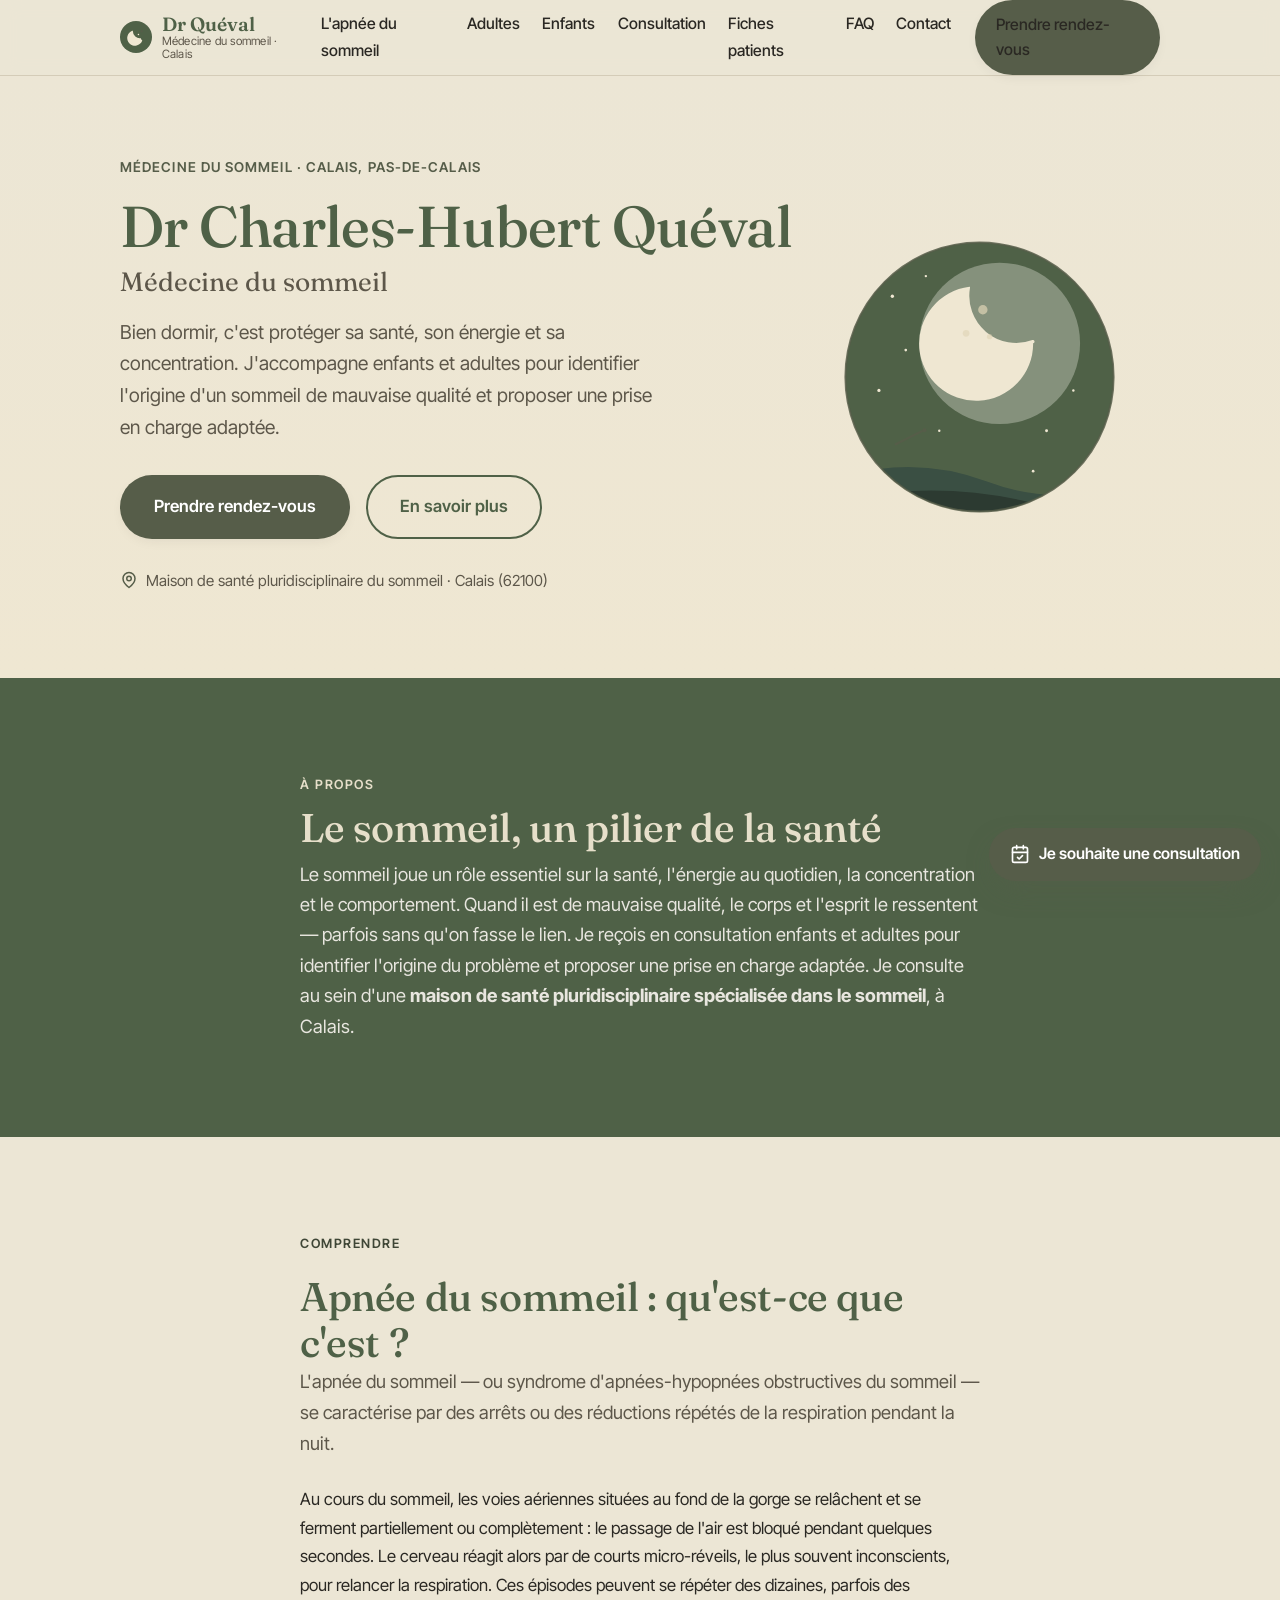
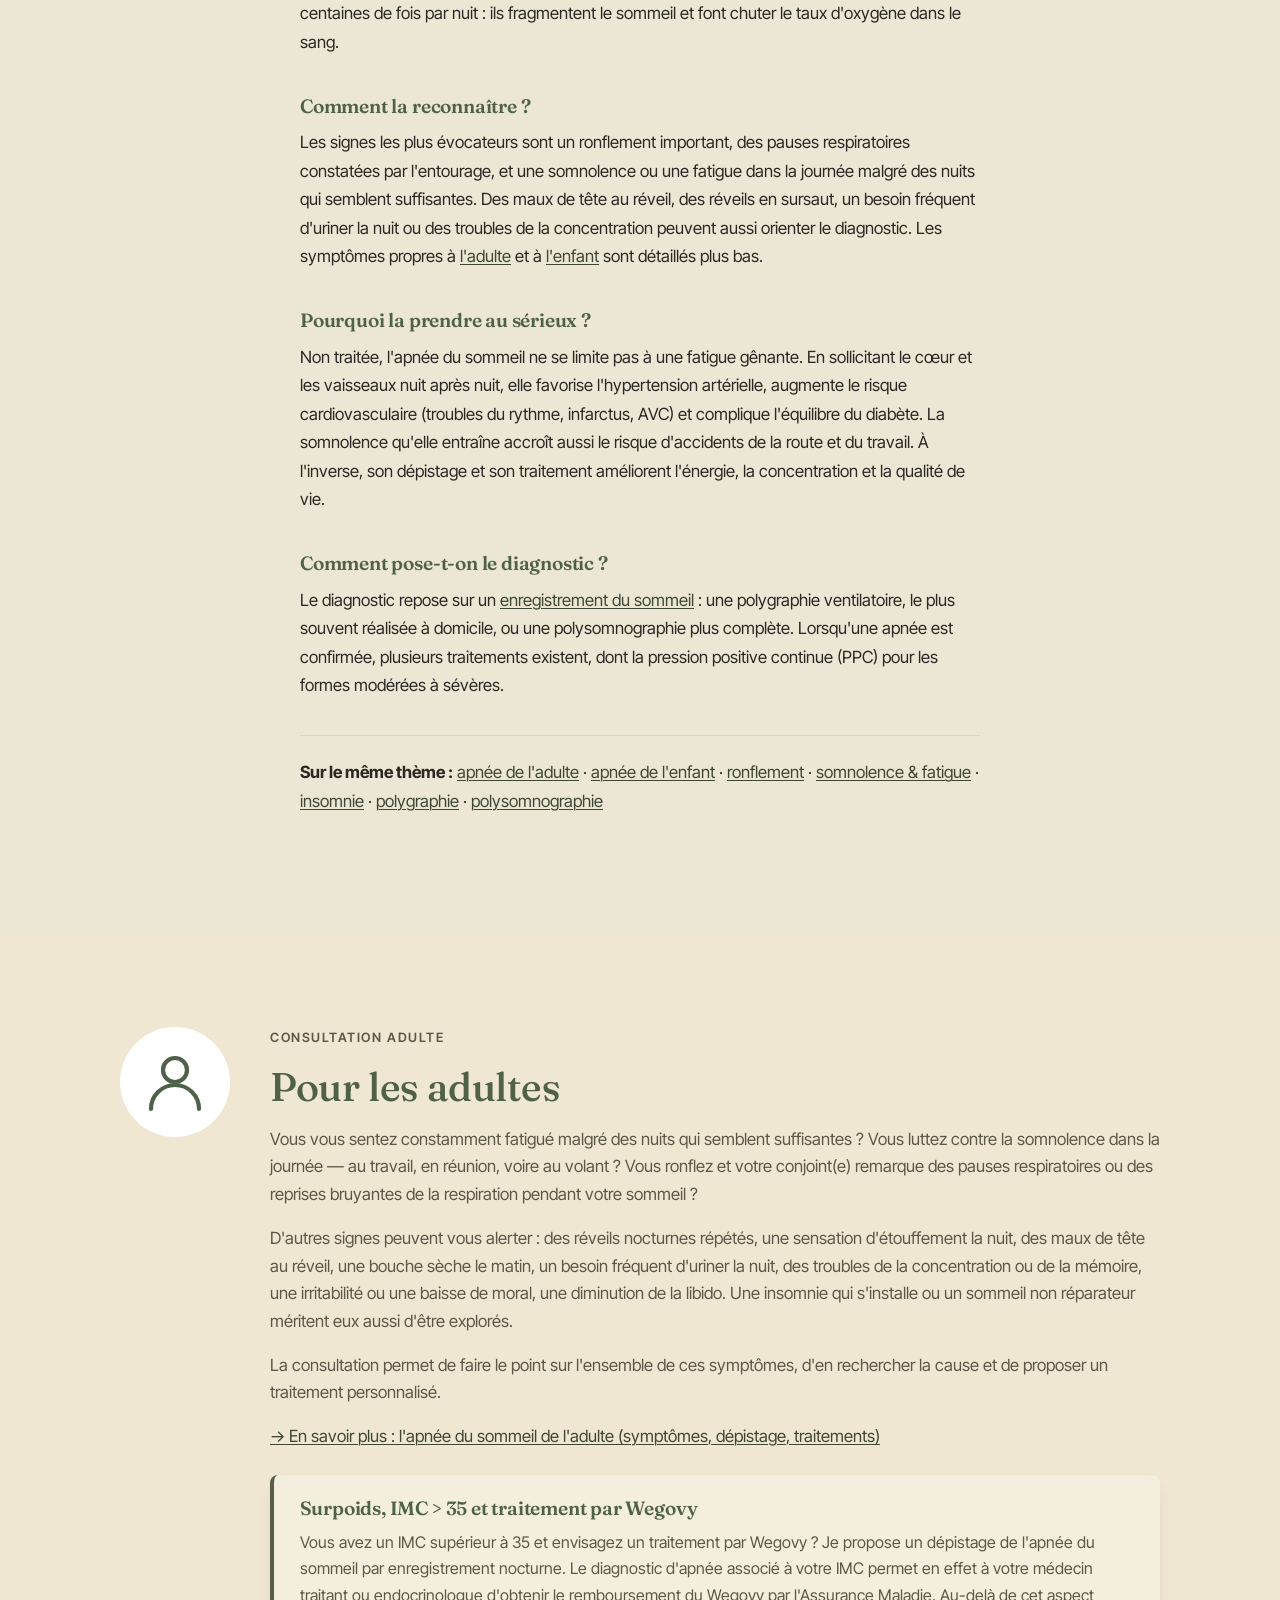
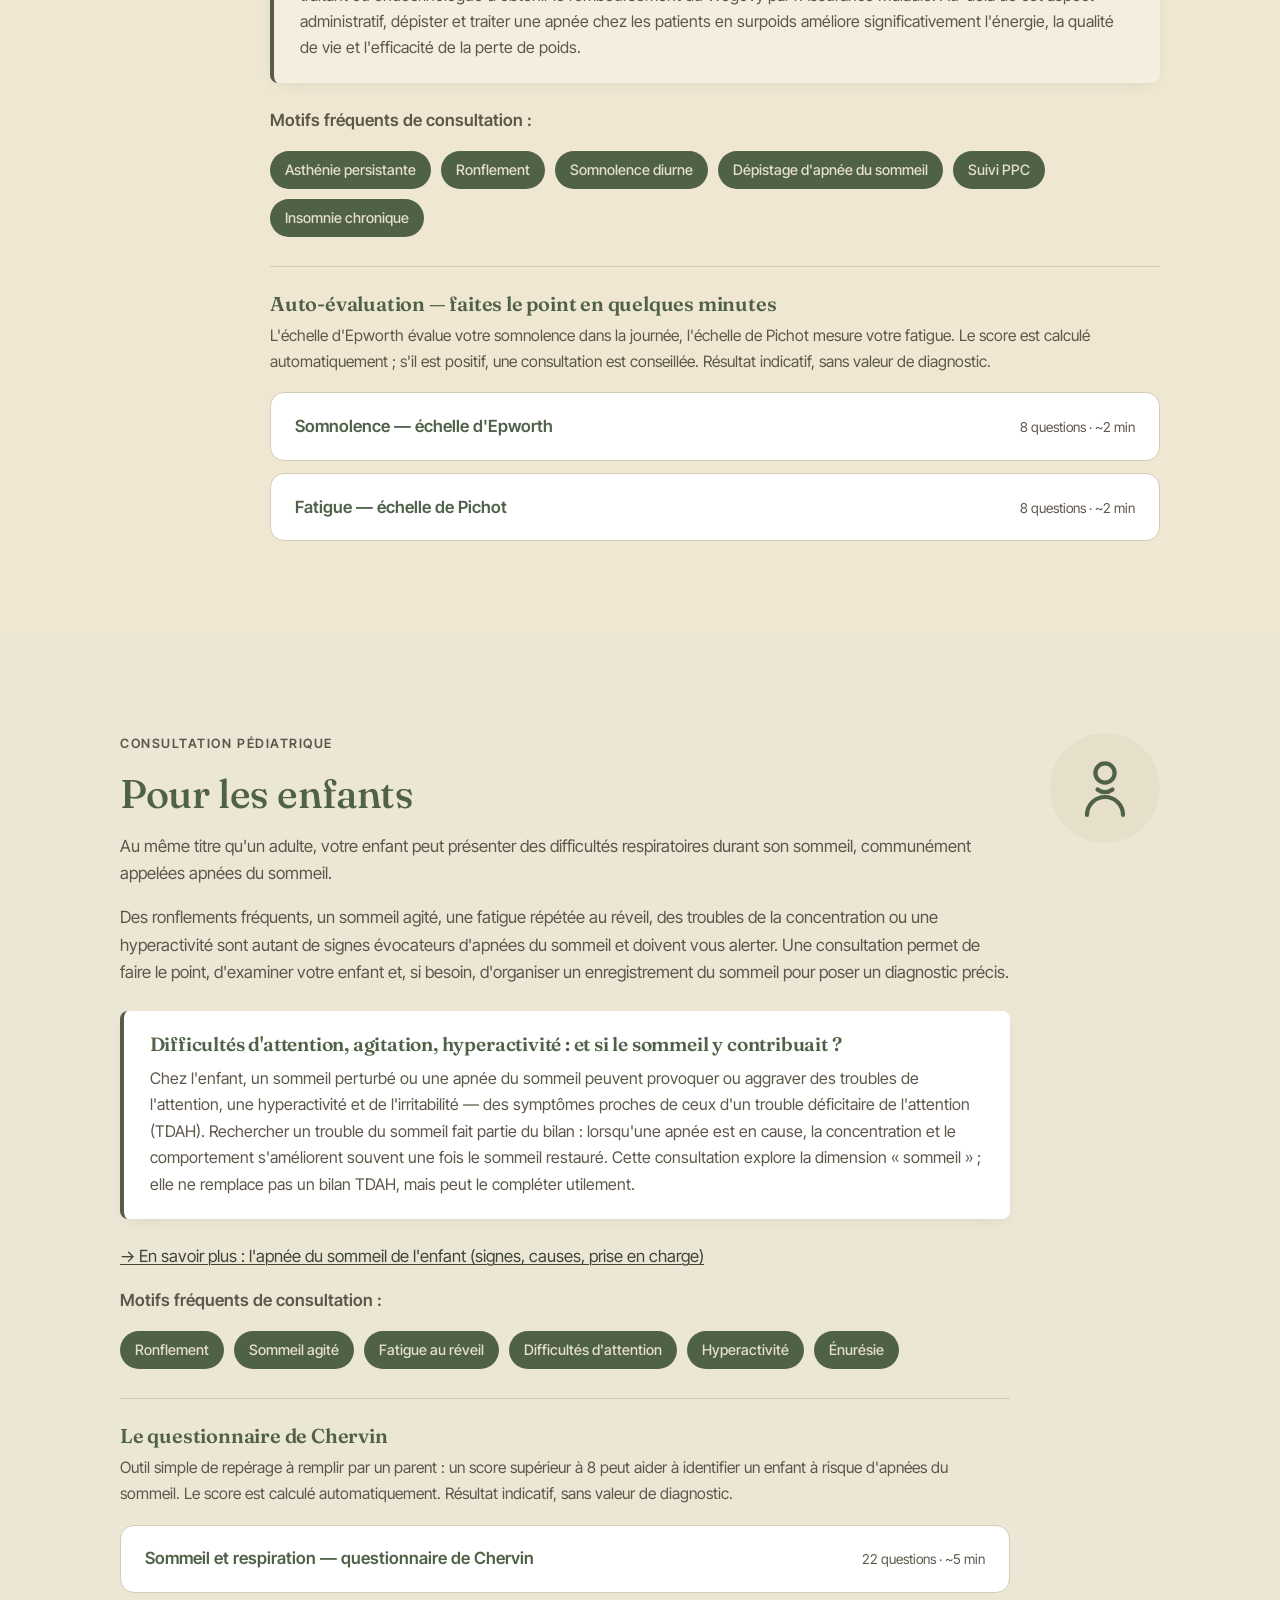
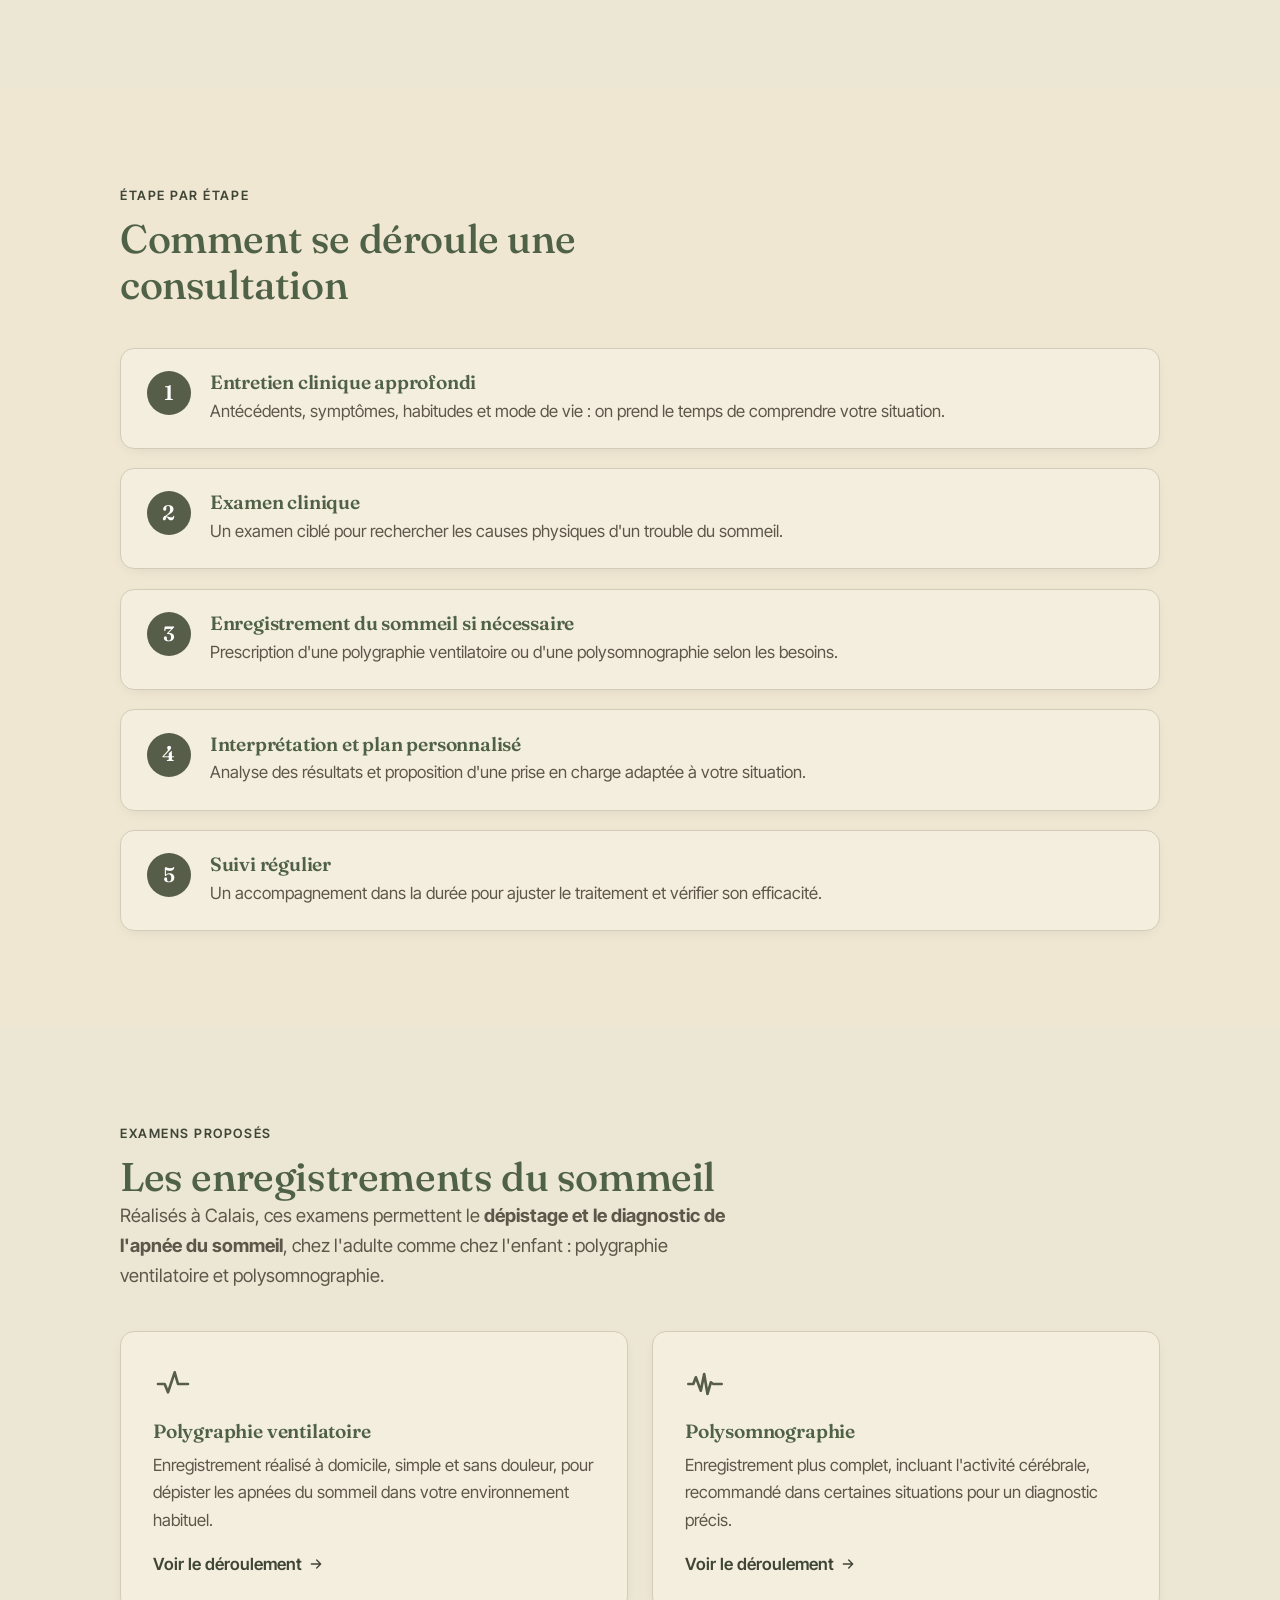
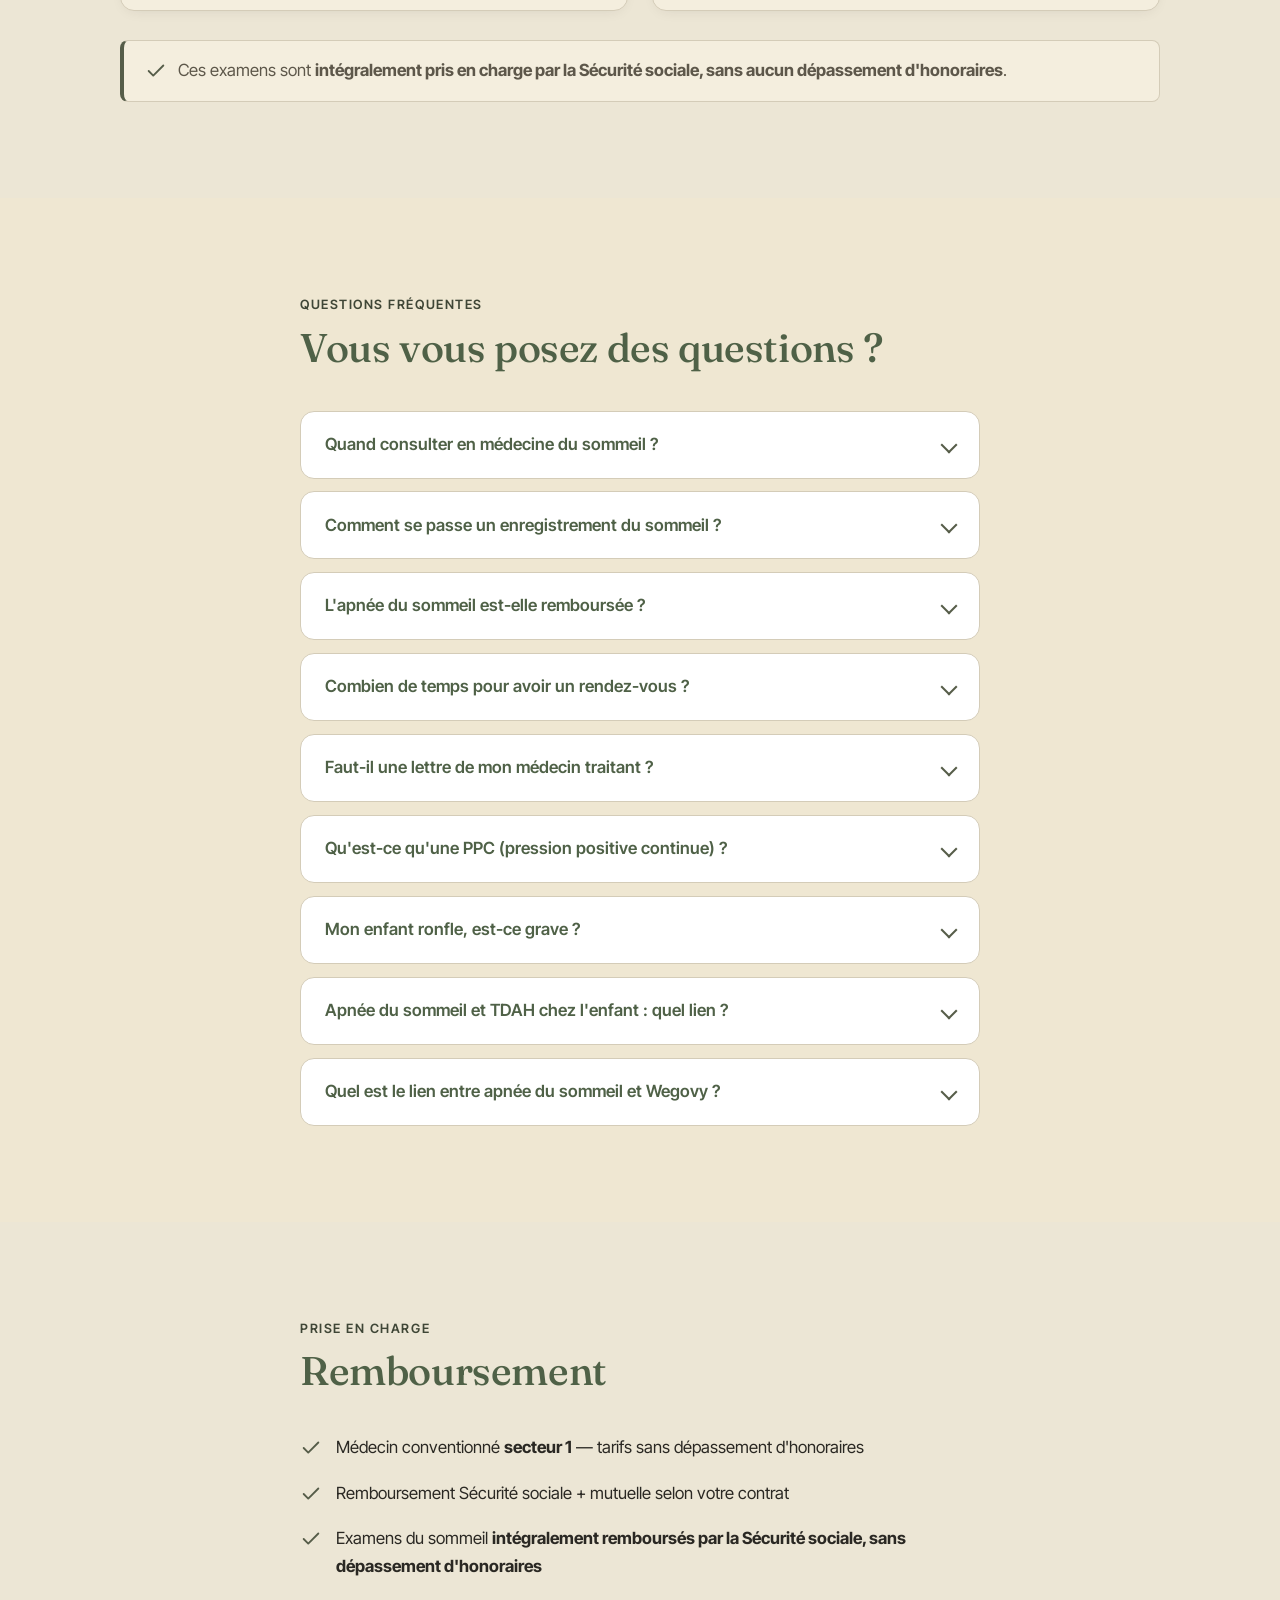
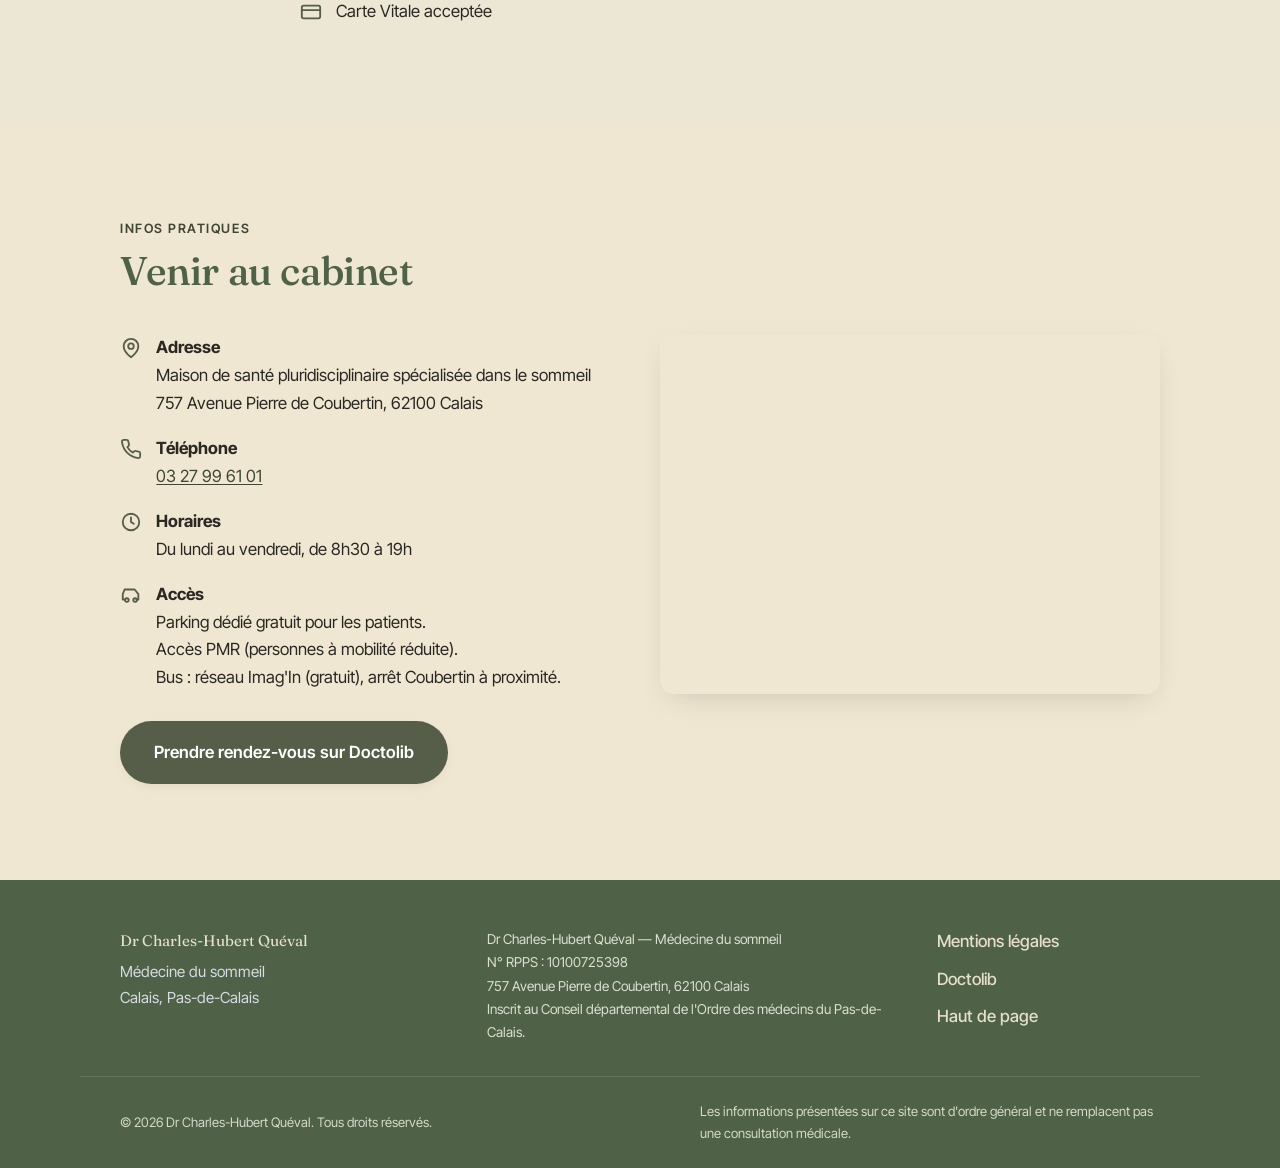
==== commit 269eaf38: "Pages thematiques ronflement / insomnie / somnolence + hub de liens internes - Cree ronflement.html," ====
--- a/index.html
+++ b/index.html
@@ -56,7 +56,7 @@
     "@type": "Physician",
     "@id": "https://sommeil-calais.fr/#physician",
     "name": "Dr Charles-Hubert Quéval",
-    "description": "Médecin spécialisé en médecine du sommeil à Calais : dépistage de l'apnée du sommeil, ronflement, fatigue chronique, troubles du sommeil de l'enfant et de l'adulte.",
+    "description": "Médecin à Calais recevant enfants et adultes pour les troubles du sommeil : dépistage de l'apnée du sommeil, ronflement, fatigue chronique, somnolence.",
     "url": "https://sommeil-calais.fr/",
     "image": "https://sommeil-calais.fr/images/og-image.png",
     "medicalSpecialty": "Sleep Medicine",
@@ -324,6 +324,17 @@
           polysomnographie plus complète. Lorsqu'une apnée est confirmée, plusieurs
           traitements existent, dont la pression positive continue (PPC) pour les formes
           modérées à sévères.
+        </p>
+
+        <p class="apnee-links">
+          <strong>Sur le même thème&nbsp;:</strong>
+          <a href="apnee-du-sommeil-adulte.html">apnée de l'adulte</a> ·
+          <a href="apnee-du-sommeil-enfant.html">apnée de l'enfant</a> ·
+          <a href="ronflement.html">ronflement</a> ·
+          <a href="somnolence-fatigue.html">somnolence &amp; fatigue</a> ·
+          <a href="insomnie.html">insomnie</a> ·
+          <a href="polygraphie-ventilatoire.html">polygraphie</a> ·
+          <a href="polysomnographie.html">polysomnographie</a>
         </p>
       </div>
     </section>
@@ -543,7 +554,7 @@
           </p>
         </div>
         <div class="cards">
-          <a class="card card-link reveal" href="notices/Patient_PG_information.pdf" target="_blank" rel="noopener" aria-label="Polygraphie ventilatoire : lire le déroulement (PDF, nouvel onglet)">
+          <a class="card card-link reveal" href="polygraphie-ventilatoire.html" aria-label="Polygraphie ventilatoire : lire le déroulement">
             <svg class="card-icon" width="40" height="40" viewBox="0 0 24 24" fill="none" stroke="#565d49" stroke-width="1.6" stroke-linecap="round" stroke-linejoin="round" aria-hidden="true"><path d="M3 12h4l2 5 4-12 2 7h6"/></svg>
             <h3>Polygraphie ventilatoire</h3>
             <p>Enregistrement réalisé à domicile, simple et sans douleur, pour dépister les apnées du sommeil dans votre environnement habituel.</p>
@@ -551,7 +562,7 @@
               <svg width="16" height="16" viewBox="0 0 24 24" fill="none" stroke="currentColor" stroke-width="2" stroke-linecap="round" stroke-linejoin="round" aria-hidden="true"><path d="M5 12h14M13 6l6 6-6 6"/></svg>
             </span>
           </a>
-          <a class="card card-link reveal" href="notices/Patient_PSG_information.pdf" target="_blank" rel="noopener" aria-label="Polysomnographie : lire le déroulement (PDF, nouvel onglet)">
+          <a class="card card-link reveal" href="polysomnographie.html" aria-label="Polysomnographie : lire le déroulement">
             <svg class="card-icon" width="40" height="40" viewBox="0 0 24 24" fill="none" stroke="#565d49" stroke-width="1.6" stroke-linecap="round" stroke-linejoin="round" aria-hidden="true"><path d="M2 12h3l1.5-4 3 8 2-10 2 12 2-7 1.5 1H22"/></svg>
             <h3>Polysomnographie</h3>
             <p>Enregistrement plus complet, incluant l'activité cérébrale, recommandé dans certaines situations pour un diagnostic précis.</p>
--- a/style.css
+++ b/style.css
@@ -160,6 +160,12 @@
 #apnee h3 {
   margin-top: 2.4rem;
   margin-bottom: 0.7rem;
+}
+.apnee-links {
+  margin-top: 2.2rem;
+  padding-top: 1.4rem;
+  border-top: 1px solid rgba(0, 0, 0, 0.08);
+  line-height: 2;
 }
 
 /* Pages éditoriales (pages thématiques, articles) — rythme de lecture aéré */
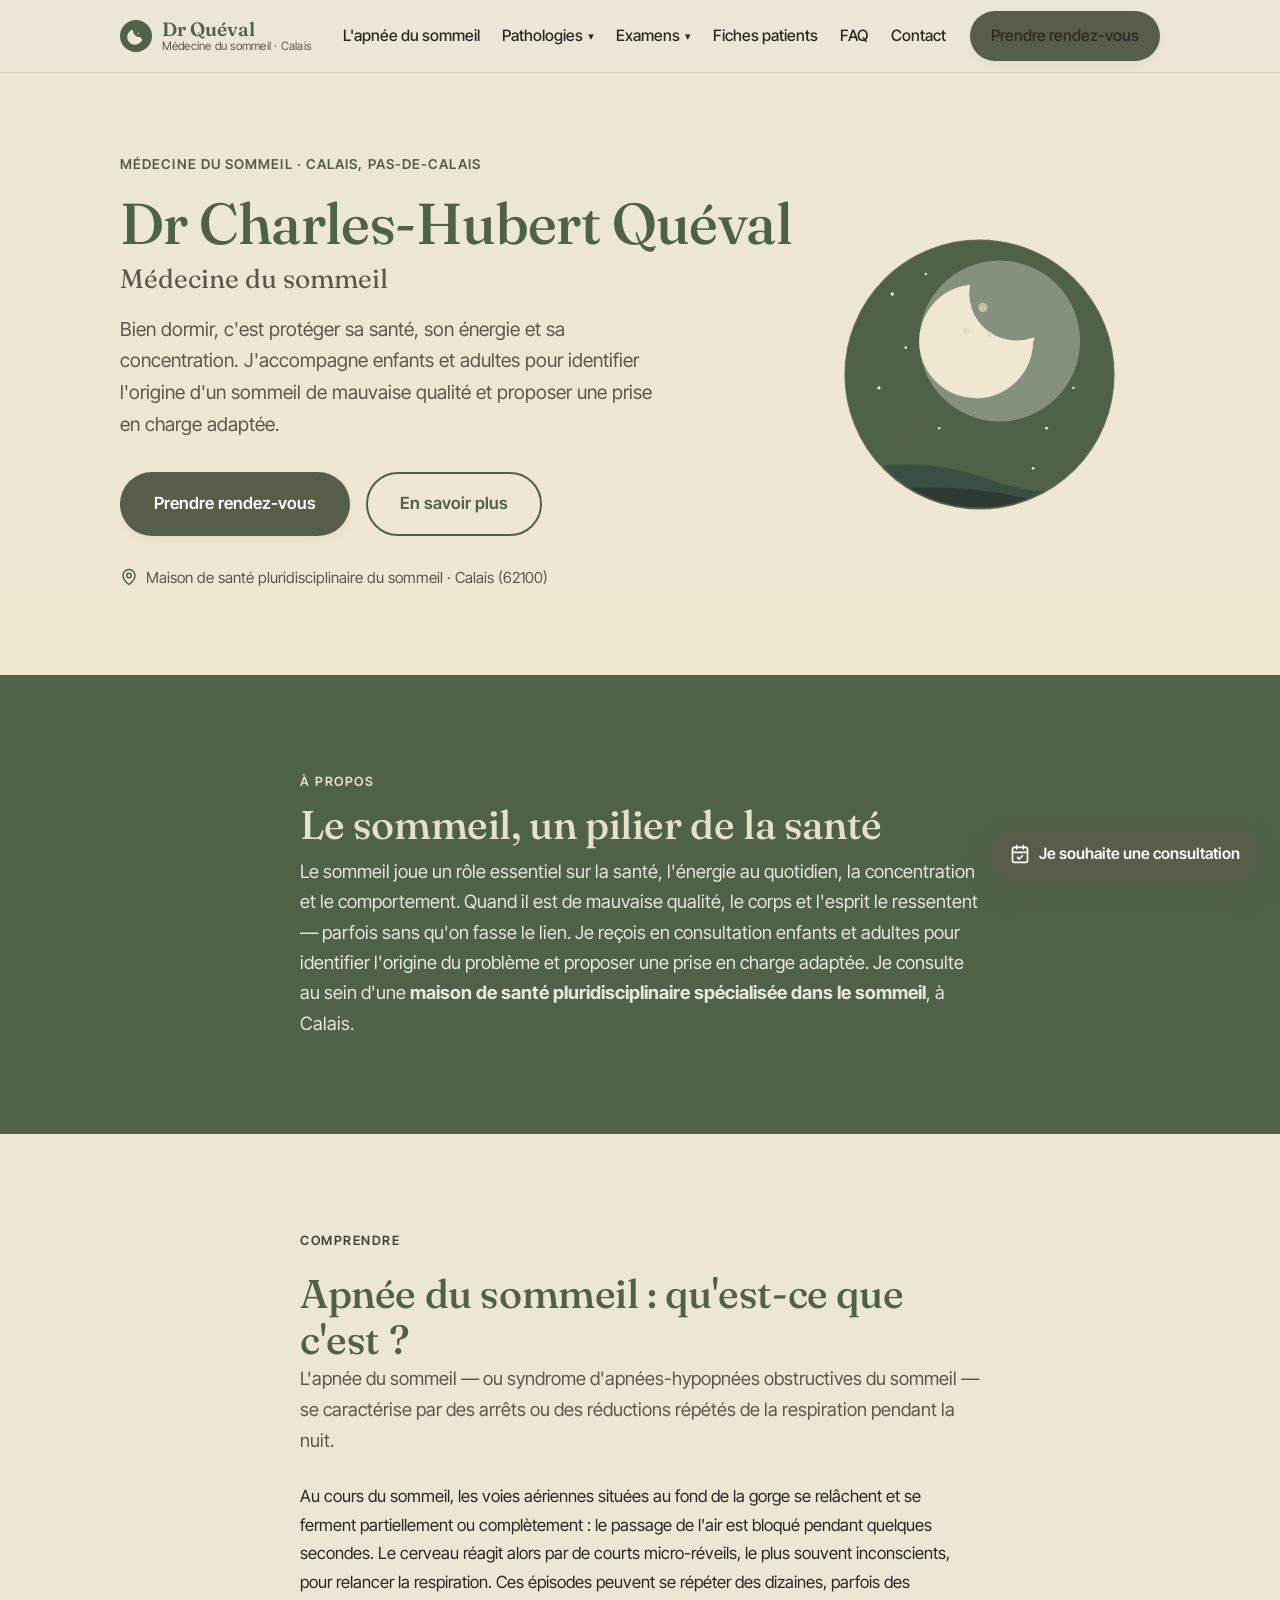
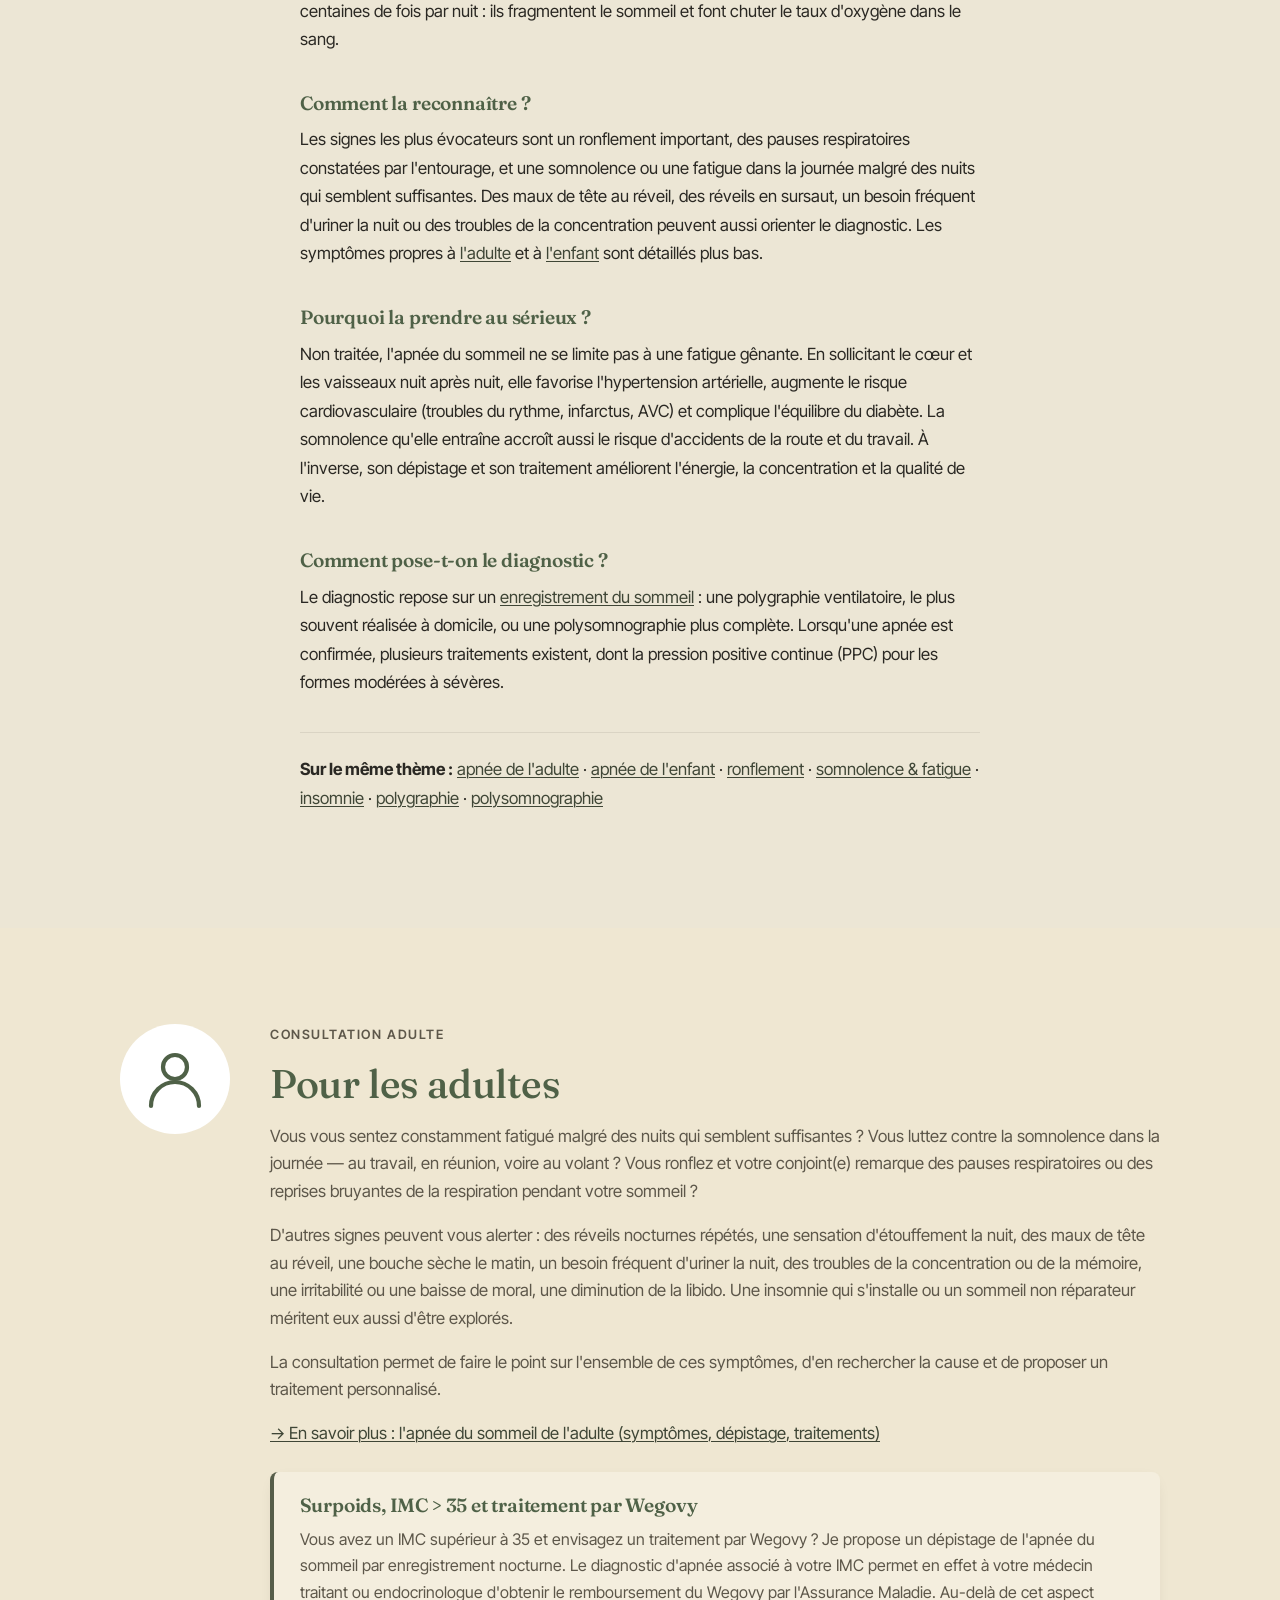
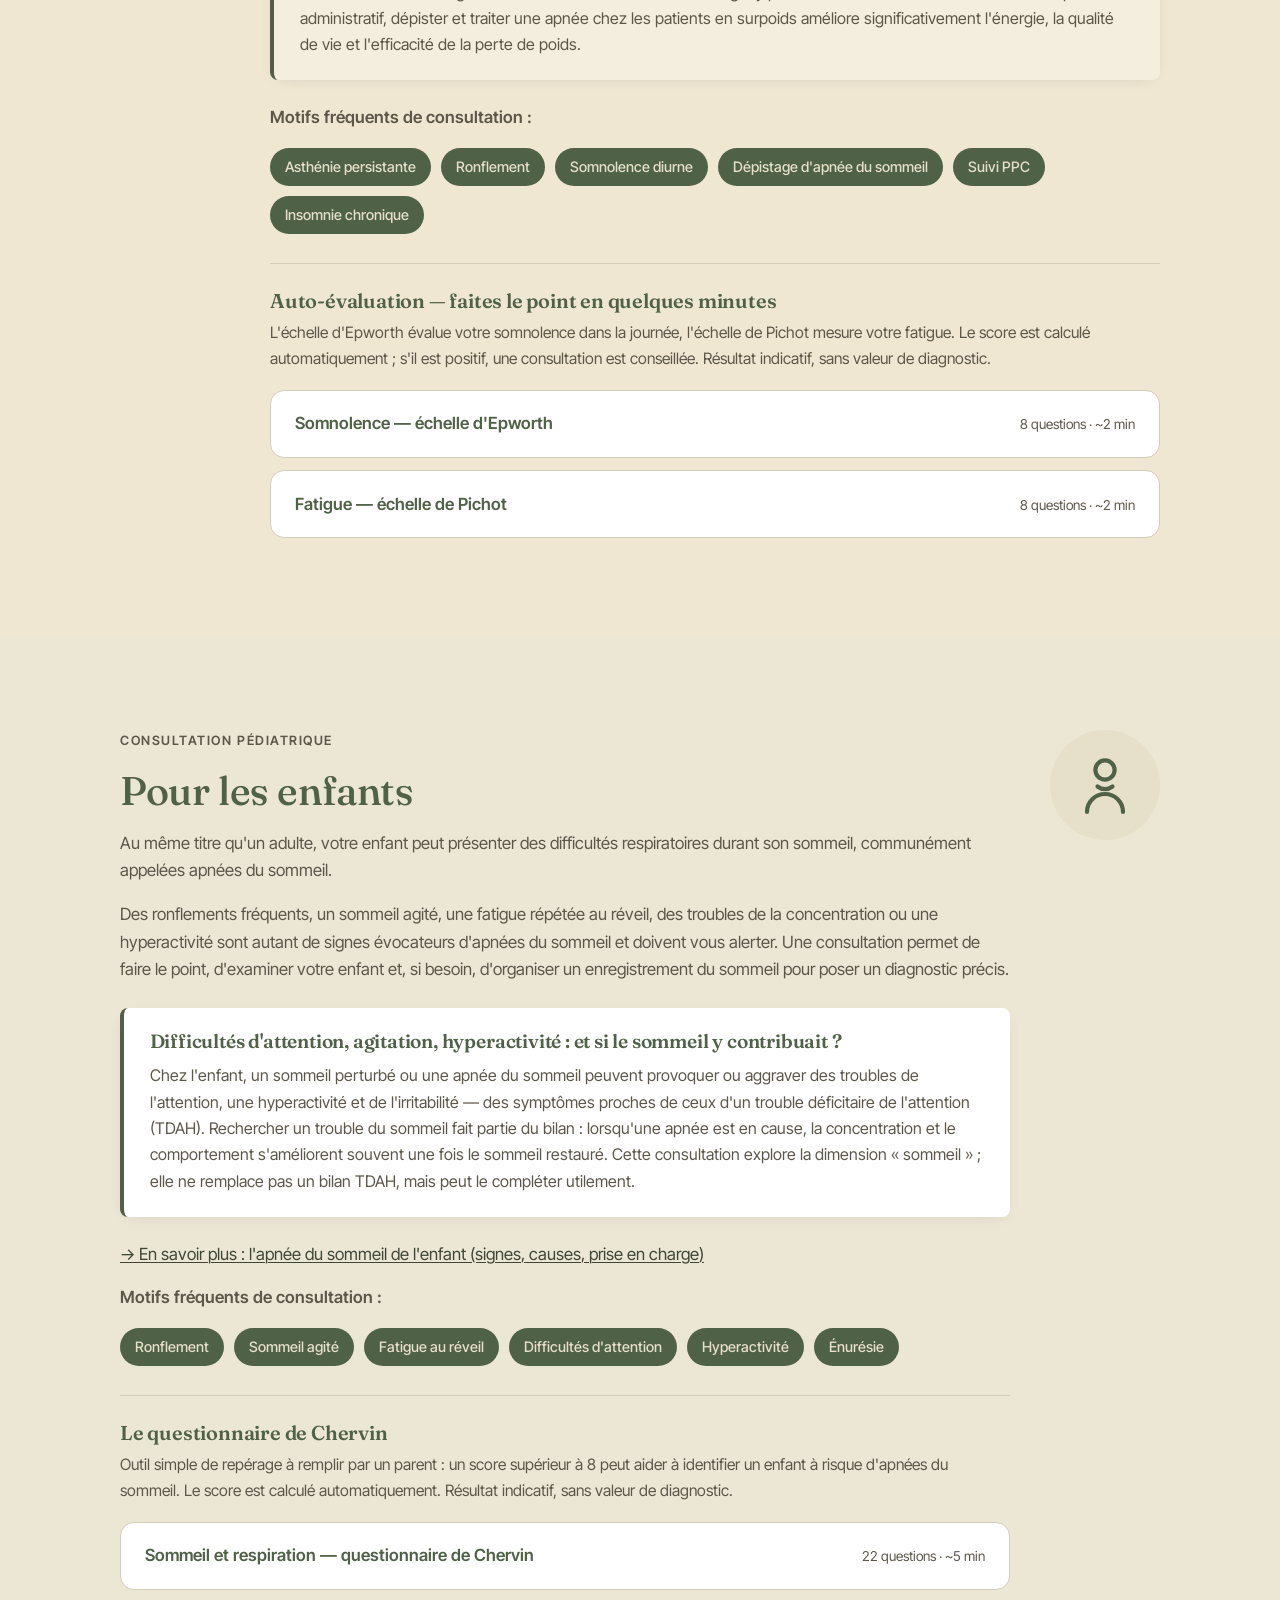
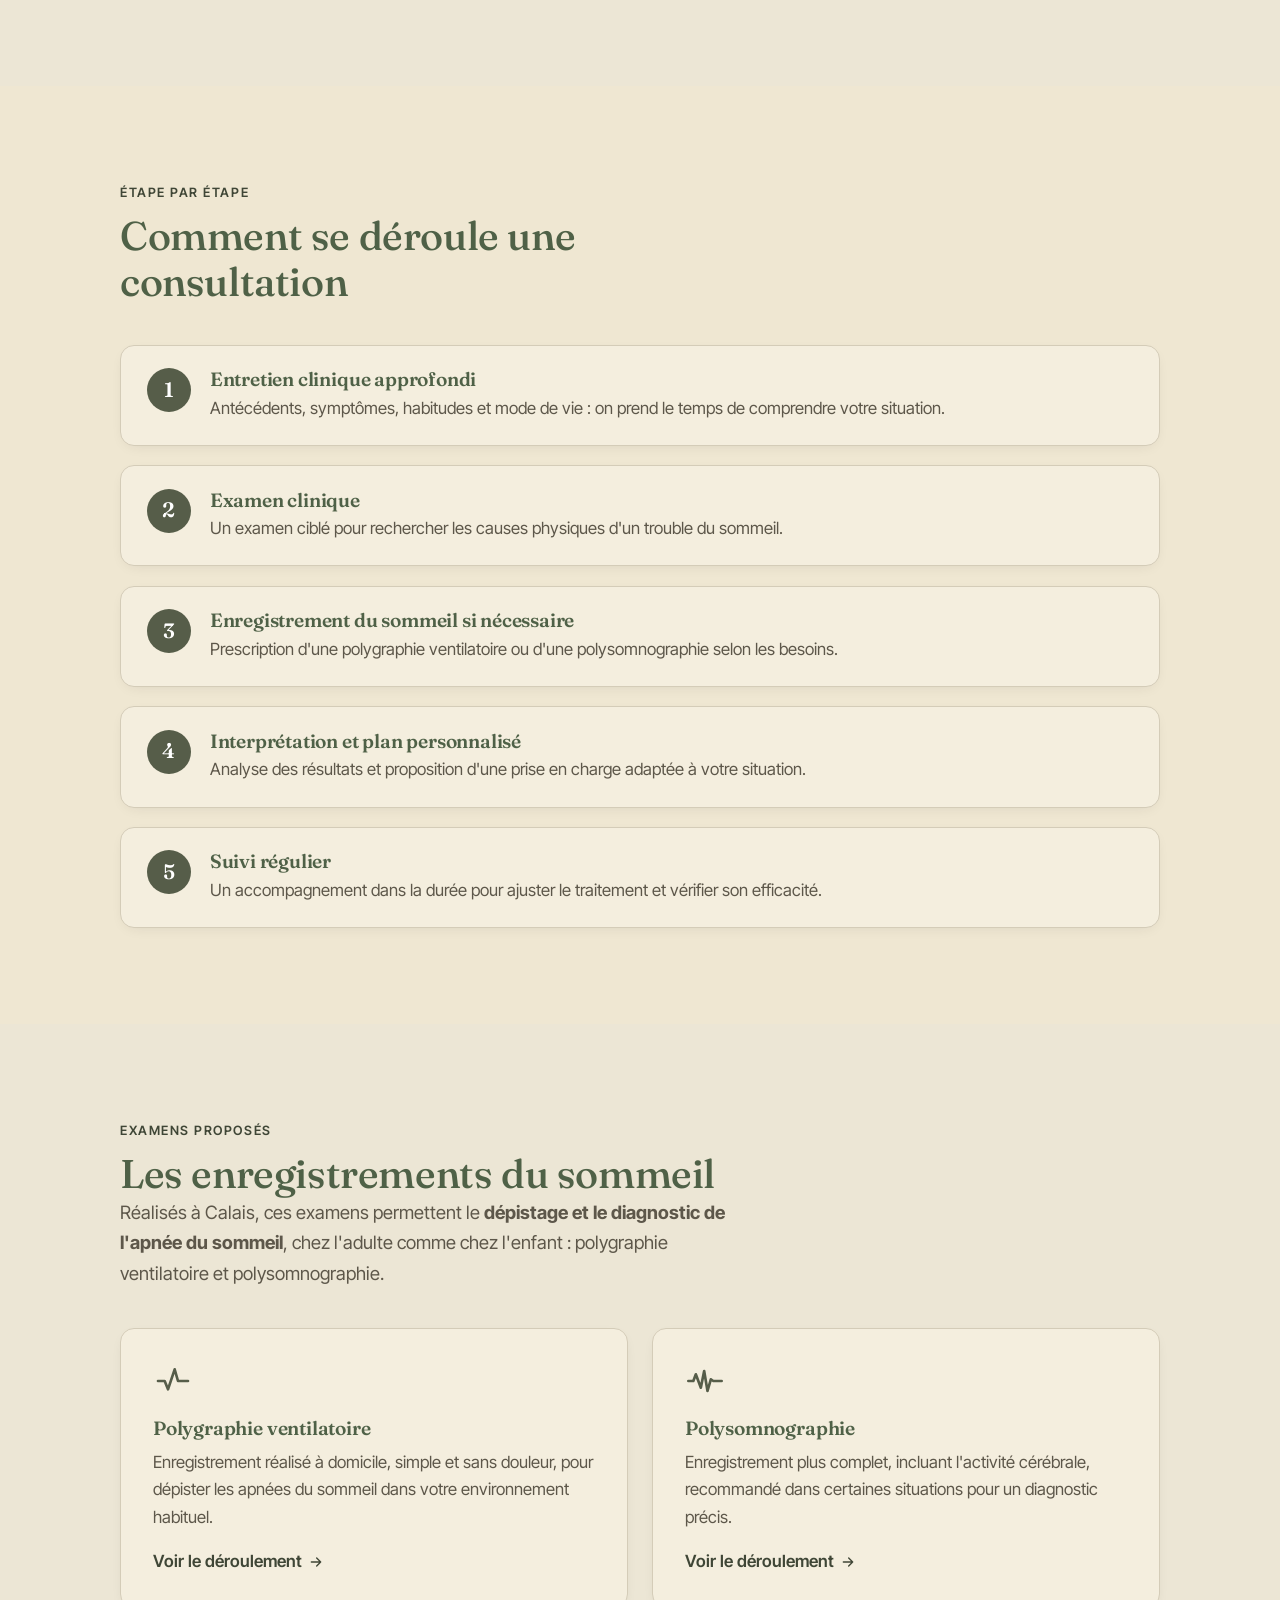
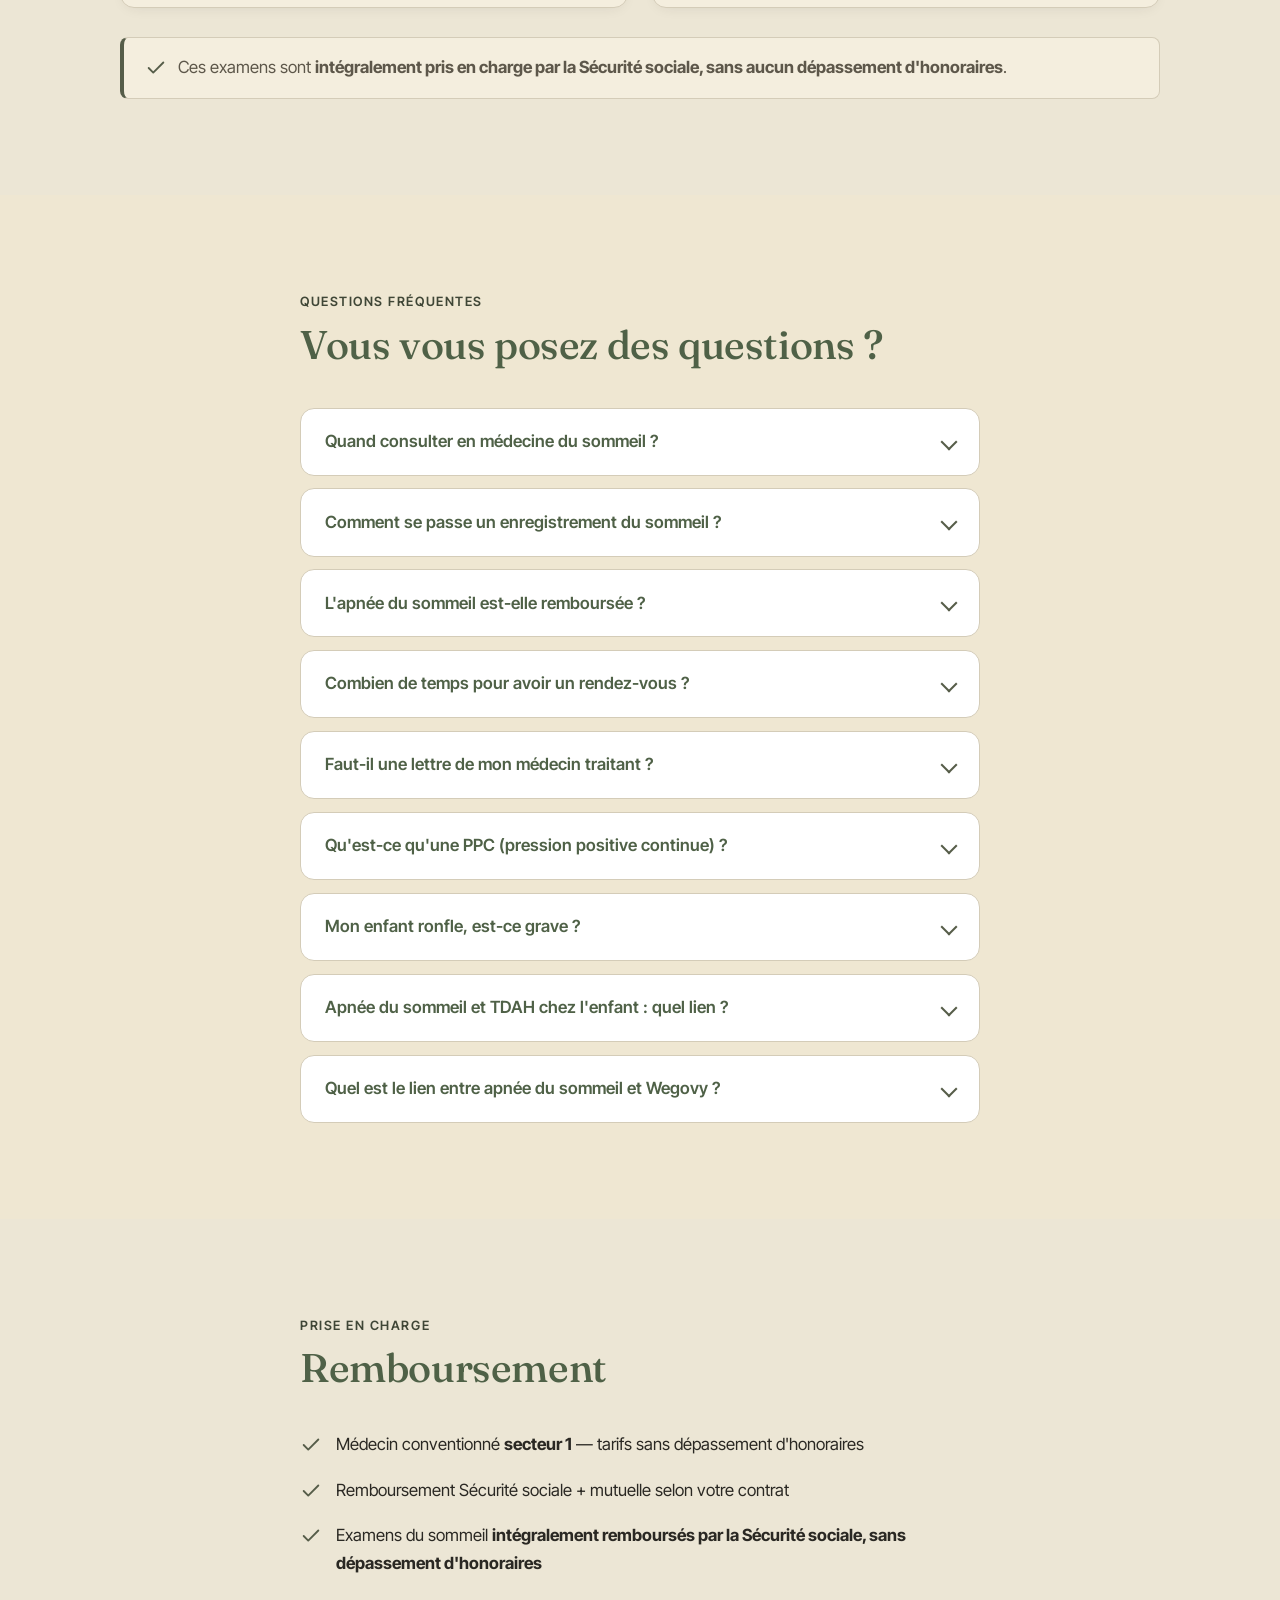
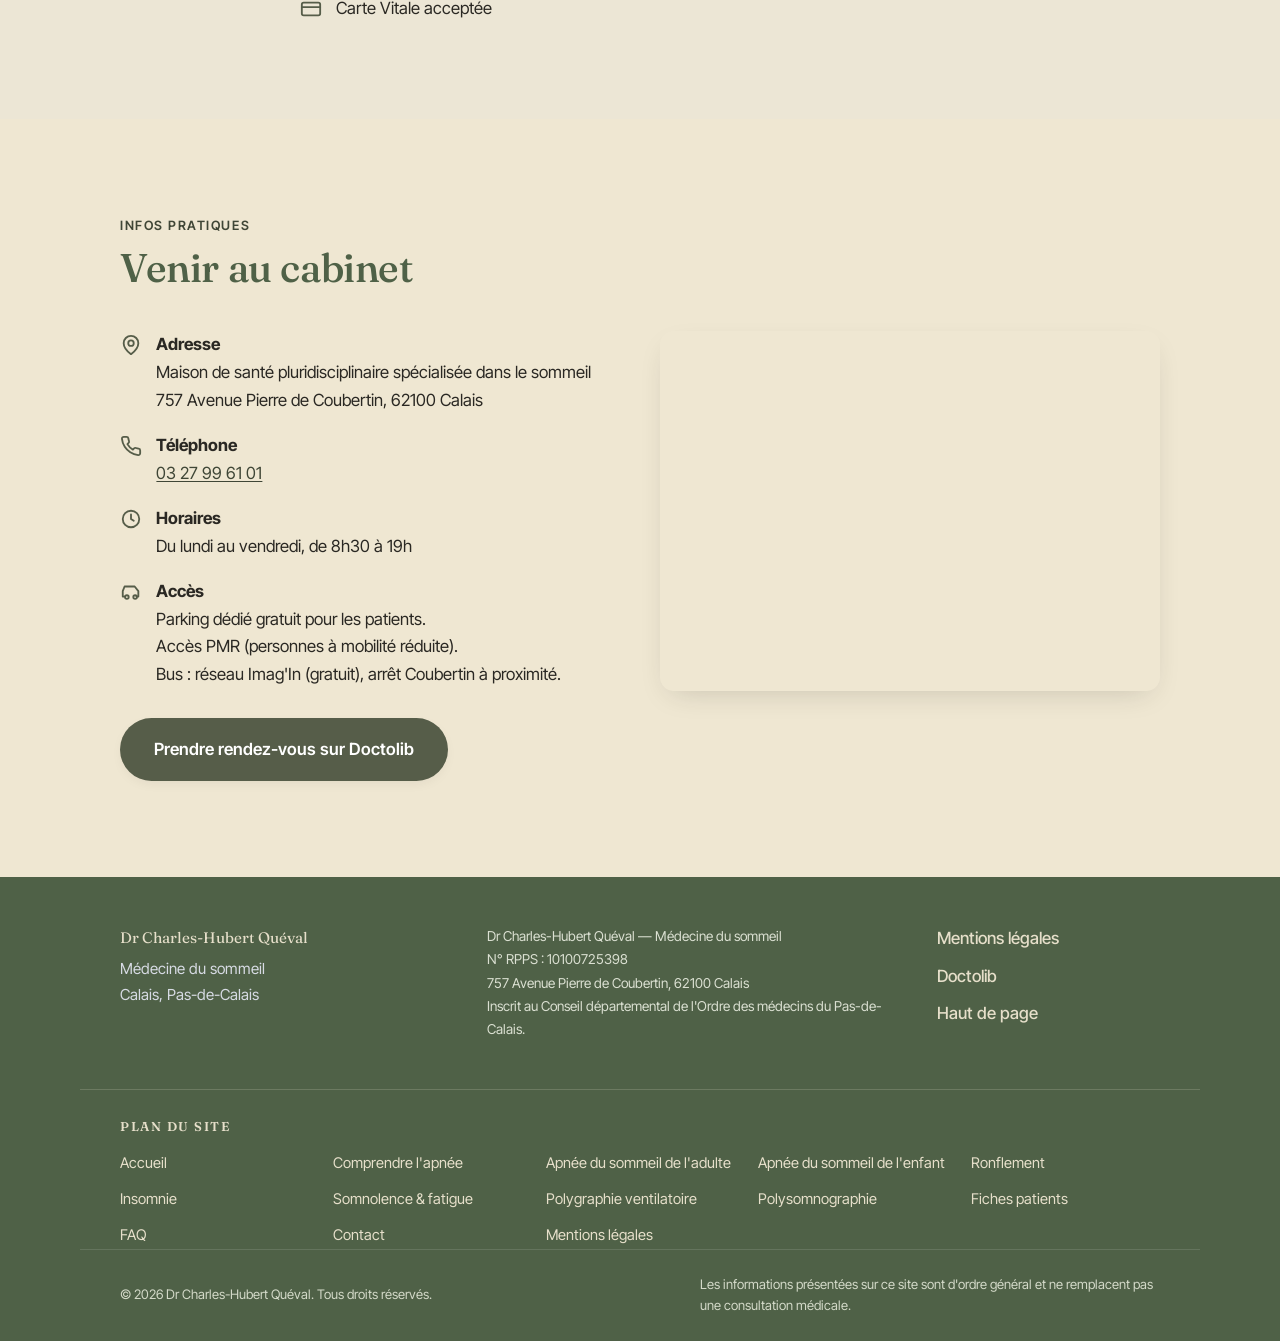
==== commit 731291ec: "Navigation: menus deroulants Pathologies/Examens + plan du site en pied de page - Ajoute des sous-me" ====
--- a/index.html
+++ b/index.html
@@ -216,9 +216,27 @@
       <nav class="nav" id="navMenu" aria-label="Navigation principale">
         <ul>
           <li><a href="#apnee">L'apnée du sommeil</a></li>
-          <li><a href="#adultes">Adultes</a></li>
-          <li><a href="#enfants">Enfants</a></li>
-          <li><a href="#deroulement">Consultation</a></li>
+          <li class="nav-item-sub">
+            <details class="nav-sub">
+              <summary>Pathologies</summary>
+              <ul class="nav-submenu">
+                <li><a href="apnee-du-sommeil-adulte.html">Apnée de l'adulte</a></li>
+                <li><a href="apnee-du-sommeil-enfant.html">Apnée de l'enfant</a></li>
+                <li><a href="ronflement.html">Ronflement</a></li>
+                <li><a href="insomnie.html">Insomnie</a></li>
+                <li><a href="somnolence-fatigue.html">Somnolence &amp; fatigue</a></li>
+              </ul>
+            </details>
+          </li>
+          <li class="nav-item-sub">
+            <details class="nav-sub">
+              <summary>Examens</summary>
+              <ul class="nav-submenu">
+                <li><a href="polygraphie-ventilatoire.html">Polygraphie ventilatoire</a></li>
+                <li><a href="polysomnographie.html">Polysomnographie</a></li>
+              </ul>
+            </details>
+          </li>
           <li><a href="notices.html">Fiches patients</a></li>
           <li><a href="#faq">FAQ</a></li>
           <li><a href="#contact">Contact</a></li>
@@ -756,6 +774,26 @@
         <a href="#haut">Haut de page</a>
       </div>
     </div>
+
+    <nav class="container footer-sitemap" aria-label="Plan du site">
+      <h2 class="footer-sitemap-title">Plan du site</h2>
+      <ul>
+        <li><a href="index.html">Accueil</a></li>
+        <li><a href="#apnee">Comprendre l'apnée</a></li>
+        <li><a href="apnee-du-sommeil-adulte.html">Apnée du sommeil de l'adulte</a></li>
+        <li><a href="apnee-du-sommeil-enfant.html">Apnée du sommeil de l'enfant</a></li>
+        <li><a href="ronflement.html">Ronflement</a></li>
+        <li><a href="insomnie.html">Insomnie</a></li>
+        <li><a href="somnolence-fatigue.html">Somnolence &amp; fatigue</a></li>
+        <li><a href="polygraphie-ventilatoire.html">Polygraphie ventilatoire</a></li>
+        <li><a href="polysomnographie.html">Polysomnographie</a></li>
+        <li><a href="notices.html">Fiches patients</a></li>
+        <li><a href="#faq">FAQ</a></li>
+        <li><a href="#contact">Contact</a></li>
+        <li><a href="mentions-legales.html">Mentions légales</a></li>
+      </ul>
+    </nav>
+
     <div class="container footer-bottom">
       <p>© 2026 Dr Charles-Hubert Quéval. Tous droits réservés.</p>
       <p class="footer-disclaimer">Les informations présentées sur ce site sont d'ordre général et ne remplacent pas une consultation médicale.</p>
--- a/style.css
+++ b/style.css
@@ -343,6 +343,109 @@
 }
 .nav-cta {
   padding: 0.6rem 1.2rem;
+}
+
+/* Sous-menus déroulants de la navigation (élément <details> natif) */
+.nav-sub {
+  position: relative;
+}
+.nav-sub > summary {
+  list-style: none;
+  cursor: pointer;
+  font-weight: 500;
+  font-size: 0.98rem;
+  color: var(--texte);
+  display: inline-flex;
+  align-items: center;
+  gap: 0.3rem;
+  transition: color var(--transition);
+}
+.nav-sub > summary::-webkit-details-marker {
+  display: none;
+}
+.nav-sub > summary::after {
+  content: "▾";
+  font-size: 0.7em;
+  transition: transform var(--transition);
+}
+.nav-sub[open] > summary::after {
+  transform: rotate(180deg);
+}
+.nav-sub > summary:hover {
+  color: var(--terracotta);
+}
+.nav-submenu {
+  list-style: none;
+  padding: 0;
+  margin: 0;
+}
+@media (min-width: 860px) {
+  .nav-submenu {
+    position: absolute;
+    top: calc(100% + 0.6rem);
+    left: 0;
+    min-width: 230px;
+    background: var(--blanc-casse);
+    border: 1px solid var(--bordure);
+    border-radius: var(--rayon-sm);
+    box-shadow: var(--ombre);
+    padding: 0.4rem;
+    z-index: 200;
+  }
+  .nav-submenu li {
+    white-space: nowrap;
+  }
+  .nav-submenu a {
+    display: block;
+    padding: 0.55rem 0.75rem;
+    border-radius: var(--rayon-sm);
+  }
+  .nav-submenu a:hover {
+    background: rgba(63, 70, 54, 0.08);
+  }
+}
+@media (max-width: 859px) {
+  .nav-sub > summary {
+    padding: 0.9rem 0;
+  }
+  .nav-submenu {
+    padding-left: 1rem;
+  }
+  .nav-submenu li:last-child {
+    border-bottom: none;
+  }
+}
+
+/* Plan du site (pied de page) */
+.footer-sitemap {
+  border-top: 1px solid rgba(236, 230, 213, 0.18);
+  padding-top: 1.8rem;
+  margin-top: 1rem;
+}
+.footer-sitemap-title {
+  font-size: 0.8rem;
+  font-weight: 600;
+  letter-spacing: 0.12em;
+  text-transform: uppercase;
+  color: var(--sable);
+  margin-bottom: 1rem;
+}
+.footer-sitemap ul {
+  list-style: none;
+  padding: 0;
+  margin: 0;
+  display: grid;
+  grid-template-columns: repeat(auto-fit, minmax(180px, 1fr));
+  gap: 0.5rem 1.5rem;
+}
+.footer-sitemap a {
+  color: var(--sable);
+  text-decoration: none;
+  font-size: 0.92rem;
+}
+.footer-sitemap a:hover {
+  color: #fff;
+  text-decoration: underline;
 }
 
 /* Bouton hamburger (mobile) */
@@ -1108,7 +1211,8 @@
     transition: max-height var(--transition), opacity var(--transition);
   }
   .nav.is-open {
-    max-height: 480px;
+    max-height: 85vh;
+    overflow-y: auto;
     opacity: 1;
     pointer-events: auto;
   }
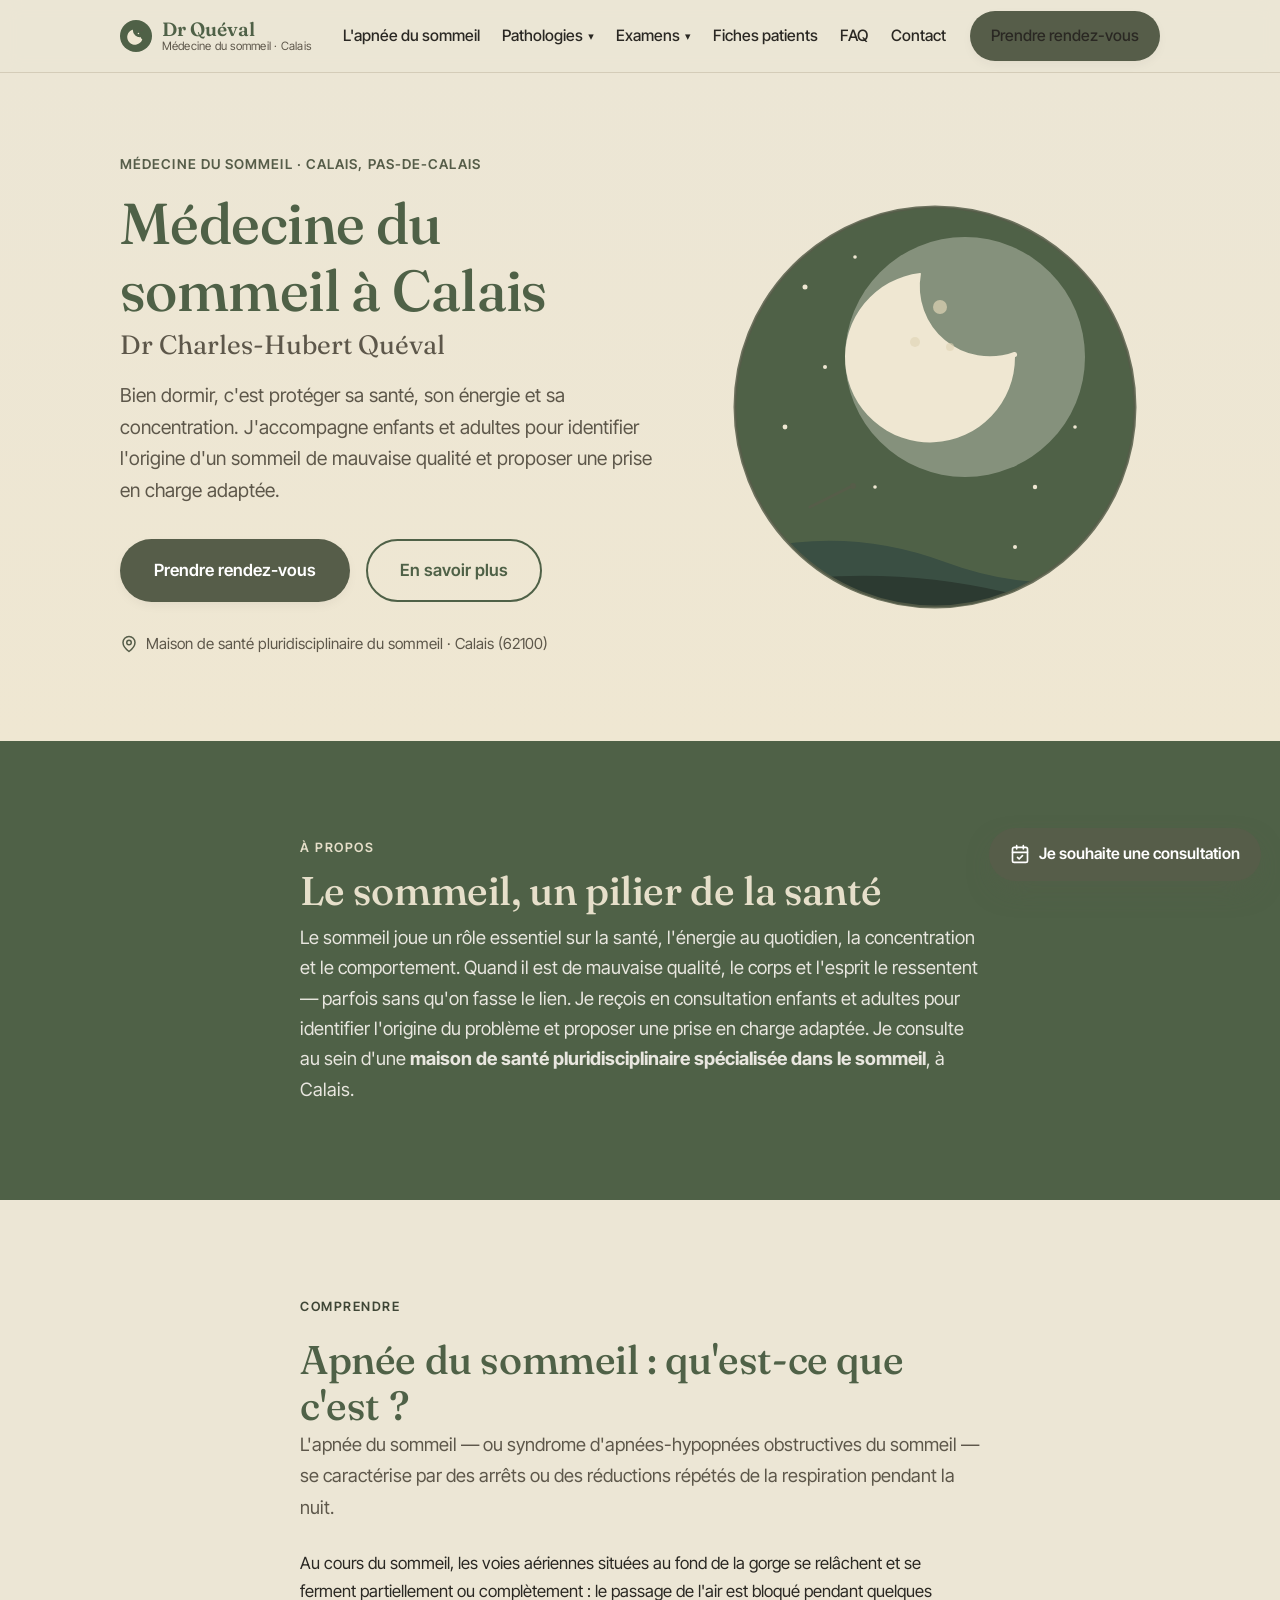
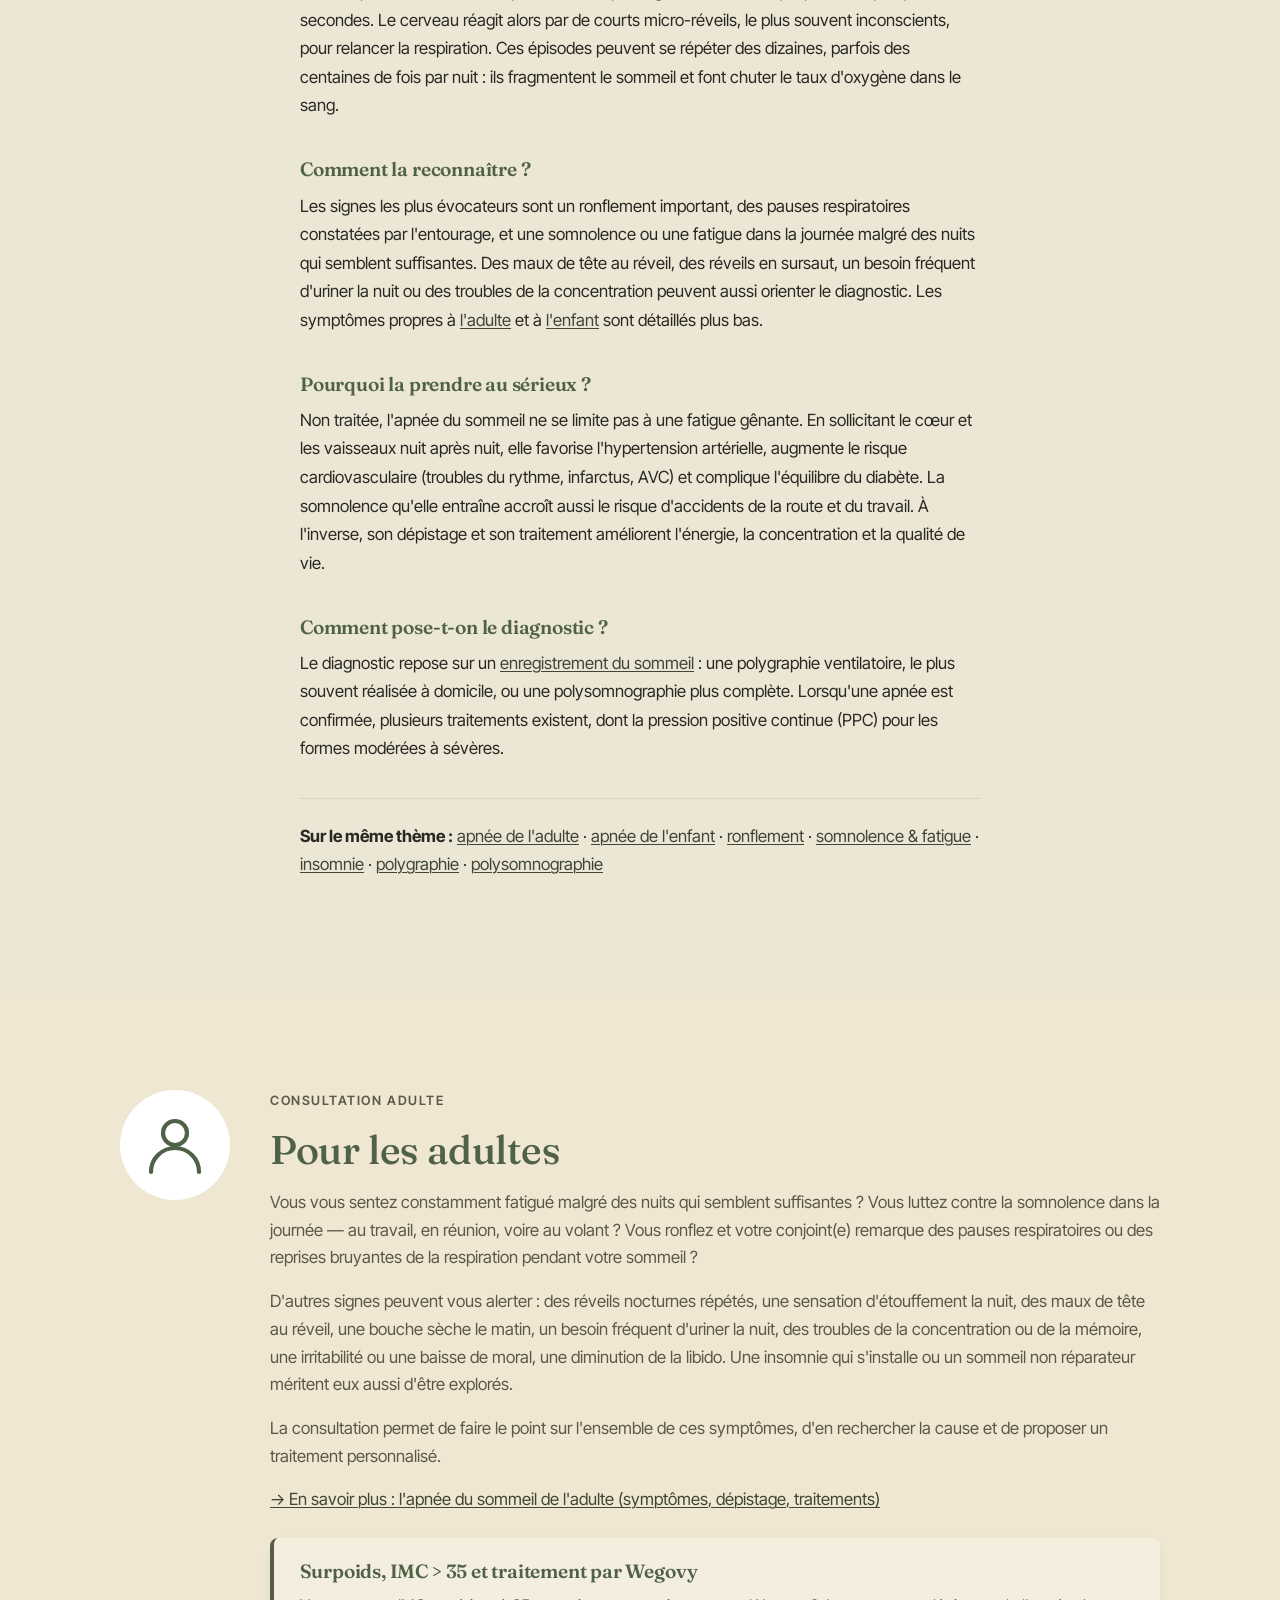
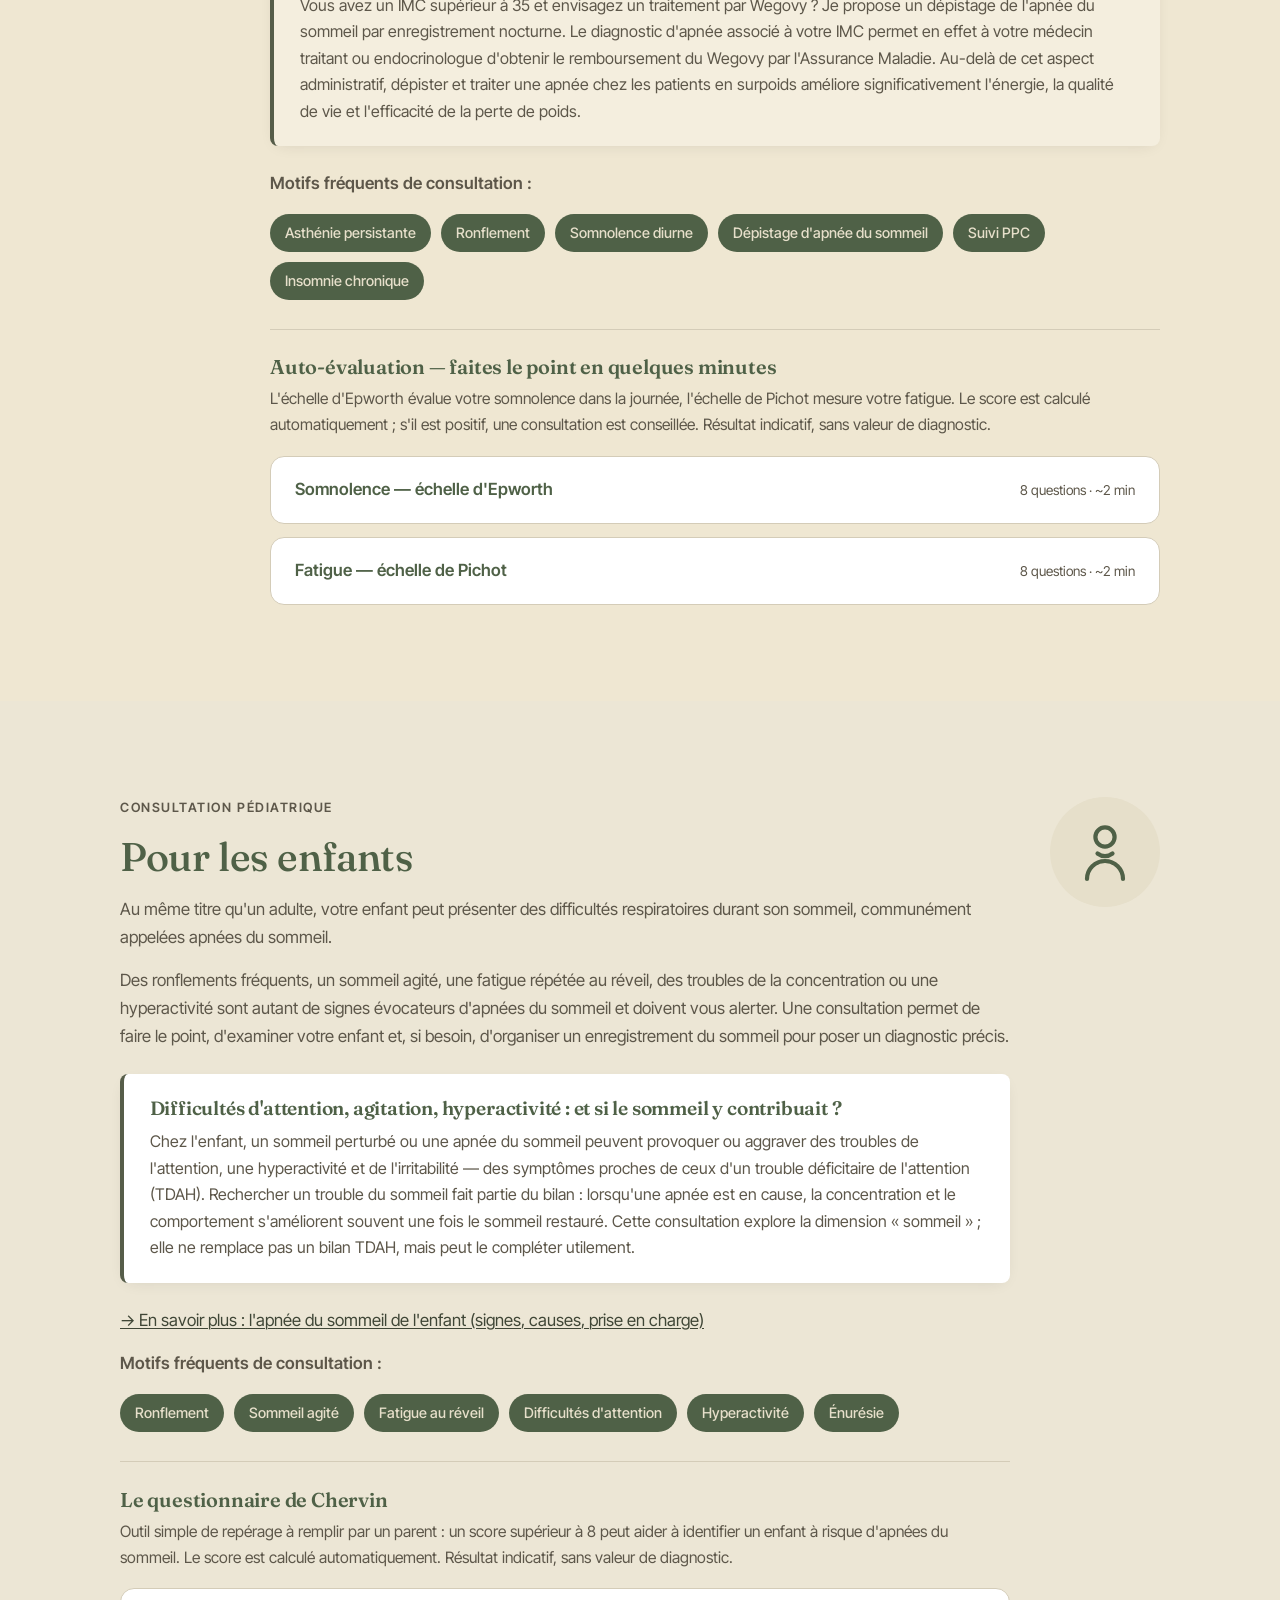
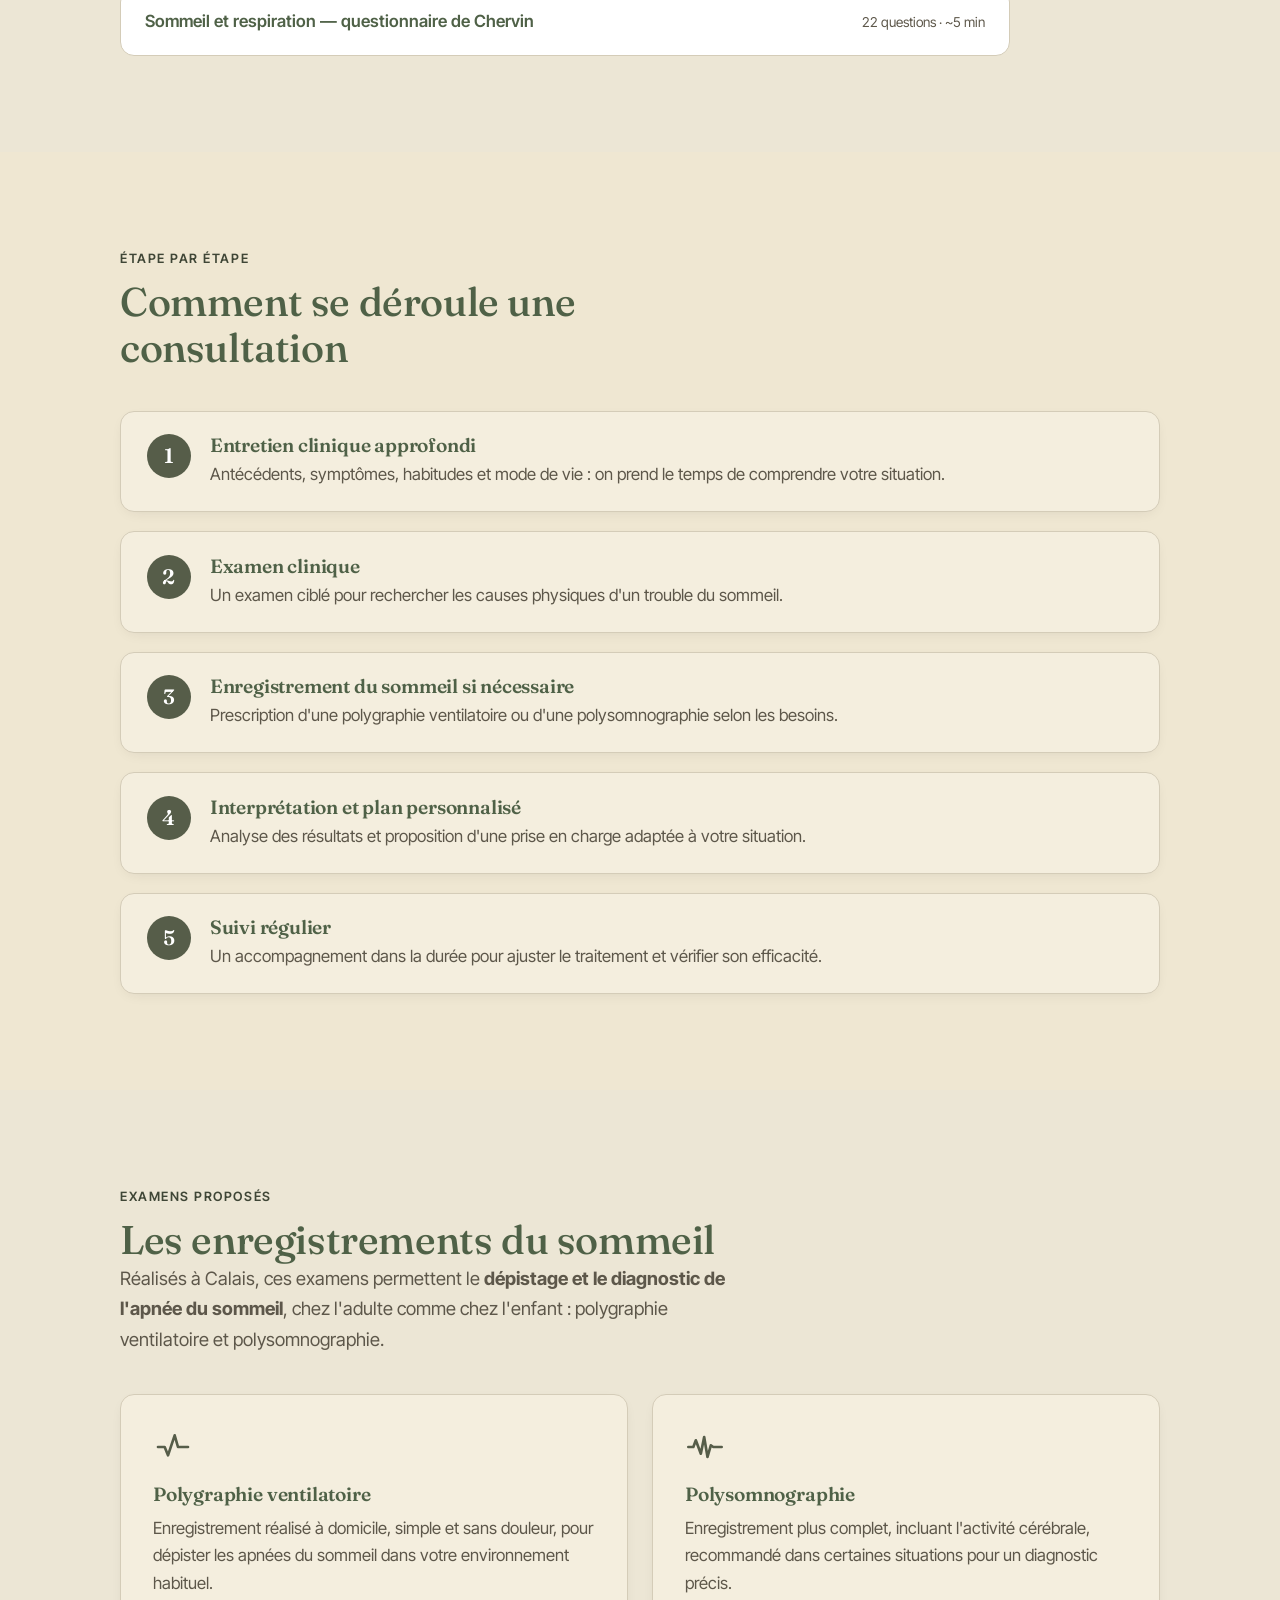
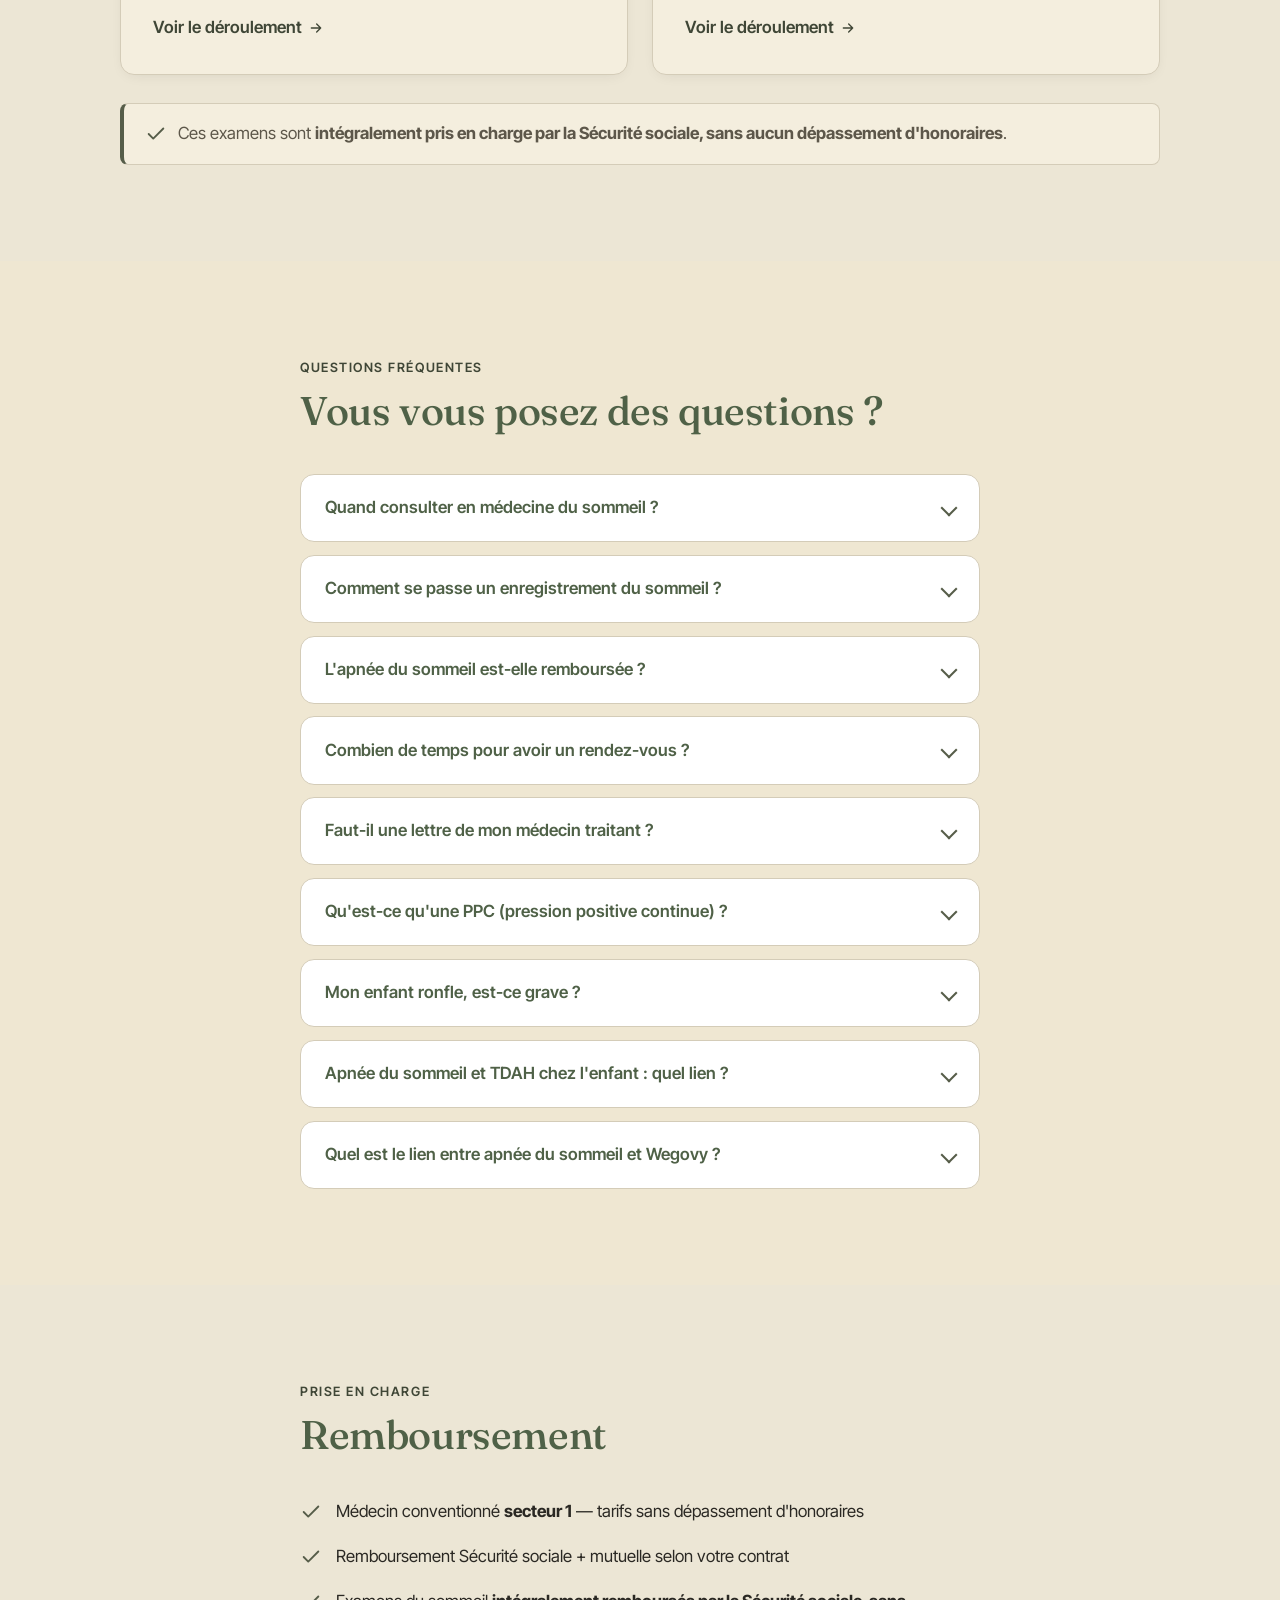
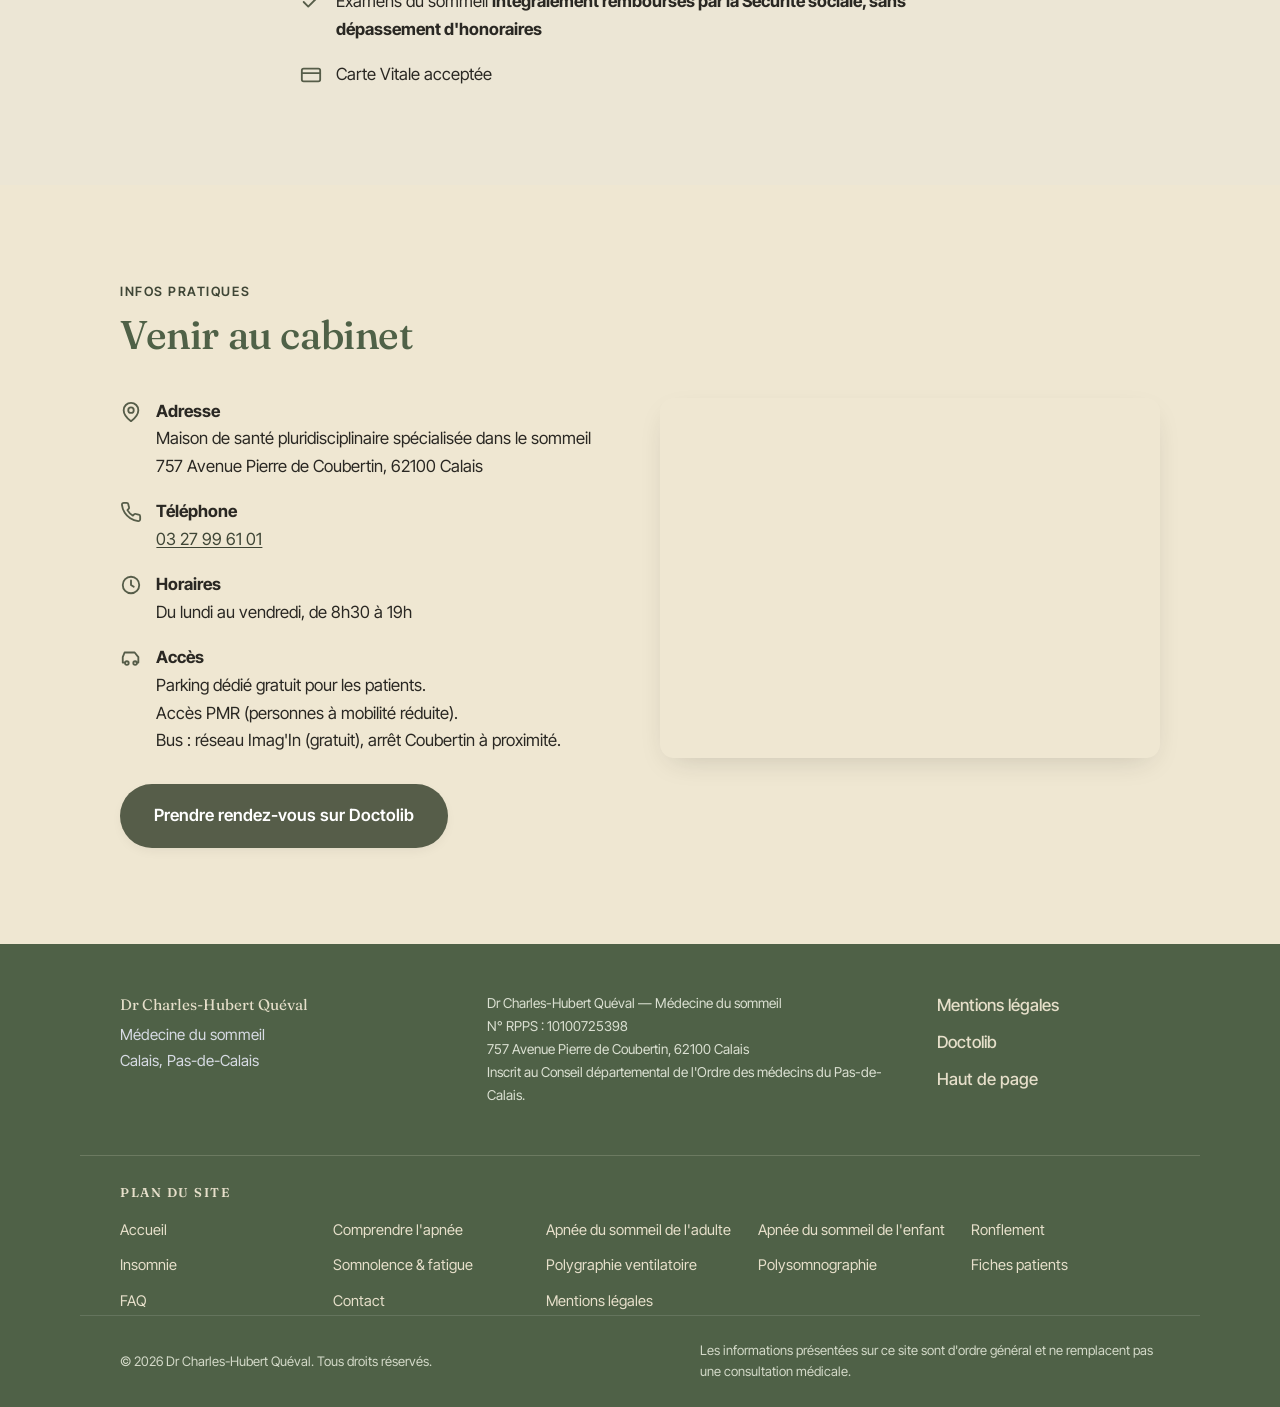
==== commit 1afe71f6: "SEO: titre axé sur l'activité plutôt que le nom Met « Médecine du sommeil à Calais » en avant dans l" ====
--- a/index.html
+++ b/index.html
@@ -5,10 +5,11 @@
   <meta name="viewport" content="width=device-width, initial-scale=1.0" />
 
   <!-- ============ SEO PRINCIPAL ============ -->
-  <title>Dr Quéval — Médecine du sommeil à Calais | Apnée, ronflement, fatigue</title>
+  <title>Médecine du sommeil à Calais — Apnée, ronflement, fatigue | Dr Quéval</title>
   <meta name="description" content="Dr Charles-Hubert Quéval, médecine du sommeil à Calais. Dépistage apnée, ronflement, fatigue chronique, troubles du sommeil de l'enfant et de l'adulte." />
   <meta name="author" content="Dr Charles-Hubert Quéval" />
   <meta name="robots" content="index, follow" />
+  <meta name="google-site-verification" content="xHUqynVWWJYzbfJieYeYkUcd4YDiTT034WDyWVX0m6M" />
   <link rel="canonical" href="https://sommeil-calais.fr/" />
   <meta name="theme-color" content="#4f6147" />
 
@@ -16,7 +17,7 @@
   <meta property="og:type" content="website" />
   <meta property="og:locale" content="fr_FR" />
   <meta property="og:site_name" content="Dr Quéval — Médecine du sommeil à Calais" />
-  <meta property="og:title" content="Dr Quéval — Médecine du sommeil à Calais" />
+  <meta property="og:title" content="Médecine du sommeil à Calais — Dr Quéval" />
   <meta property="og:description" content="Dépistage de l'apnée du sommeil, ronflement, fatigue chronique. Consultations adultes et enfants à Calais (Pas-de-Calais)." />
   <meta property="og:url" content="https://sommeil-calais.fr/" />
   <meta property="og:image" content="https://sommeil-calais.fr/images/og-image.png" />
@@ -24,7 +25,7 @@
 
   <!-- ============ TWITTER CARD ============ -->
   <meta name="twitter:card" content="summary_large_image" />
-  <meta name="twitter:title" content="Dr Quéval — Médecine du sommeil à Calais" />
+  <meta name="twitter:title" content="Médecine du sommeil à Calais — Dr Quéval" />
   <meta name="twitter:description" content="Dépistage de l'apnée du sommeil, ronflement, fatigue chronique. Consultations adultes et enfants à Calais." />
   <meta name="twitter:image" content="https://sommeil-calais.fr/images/og-image.png" />
 
@@ -253,7 +254,7 @@
       <div class="container hero-inner">
         <div class="hero-text reveal">
           <p class="hero-eyebrow">Médecine du sommeil · Calais, Pas-de-Calais</p>
-          <h1><span class="hero-name">Dr Charles-Hubert Quéval</span><span class="hero-h1-sub">Médecine du sommeil</span></h1>
+          <h1><span class="hero-name hero-name--activity">Médecine du sommeil à Calais</span><span class="hero-h1-sub">Dr Charles-Hubert Quéval</span></h1>
           <p class="hero-lead">
             Bien dormir, c'est protéger sa santé, son énergie et sa concentration.
             J'accompagne enfants et adultes pour identifier l'origine d'un sommeil
--- a/style.css
+++ b/style.css
@@ -496,6 +496,10 @@
   /* Maintient le nom sur une seule ligne, en s'adaptant à la largeur de l'écran */
   white-space: nowrap;
   font-size: clamp(1.5rem, 6.2vw, 3.6rem);
+}
+/* Variante « activité » du grand titre : phrase plus longue, autorisée à passer à la ligne */
+.hero-name--activity {
+  white-space: normal;
 }
 .hero-h1-sub {
   display: block;
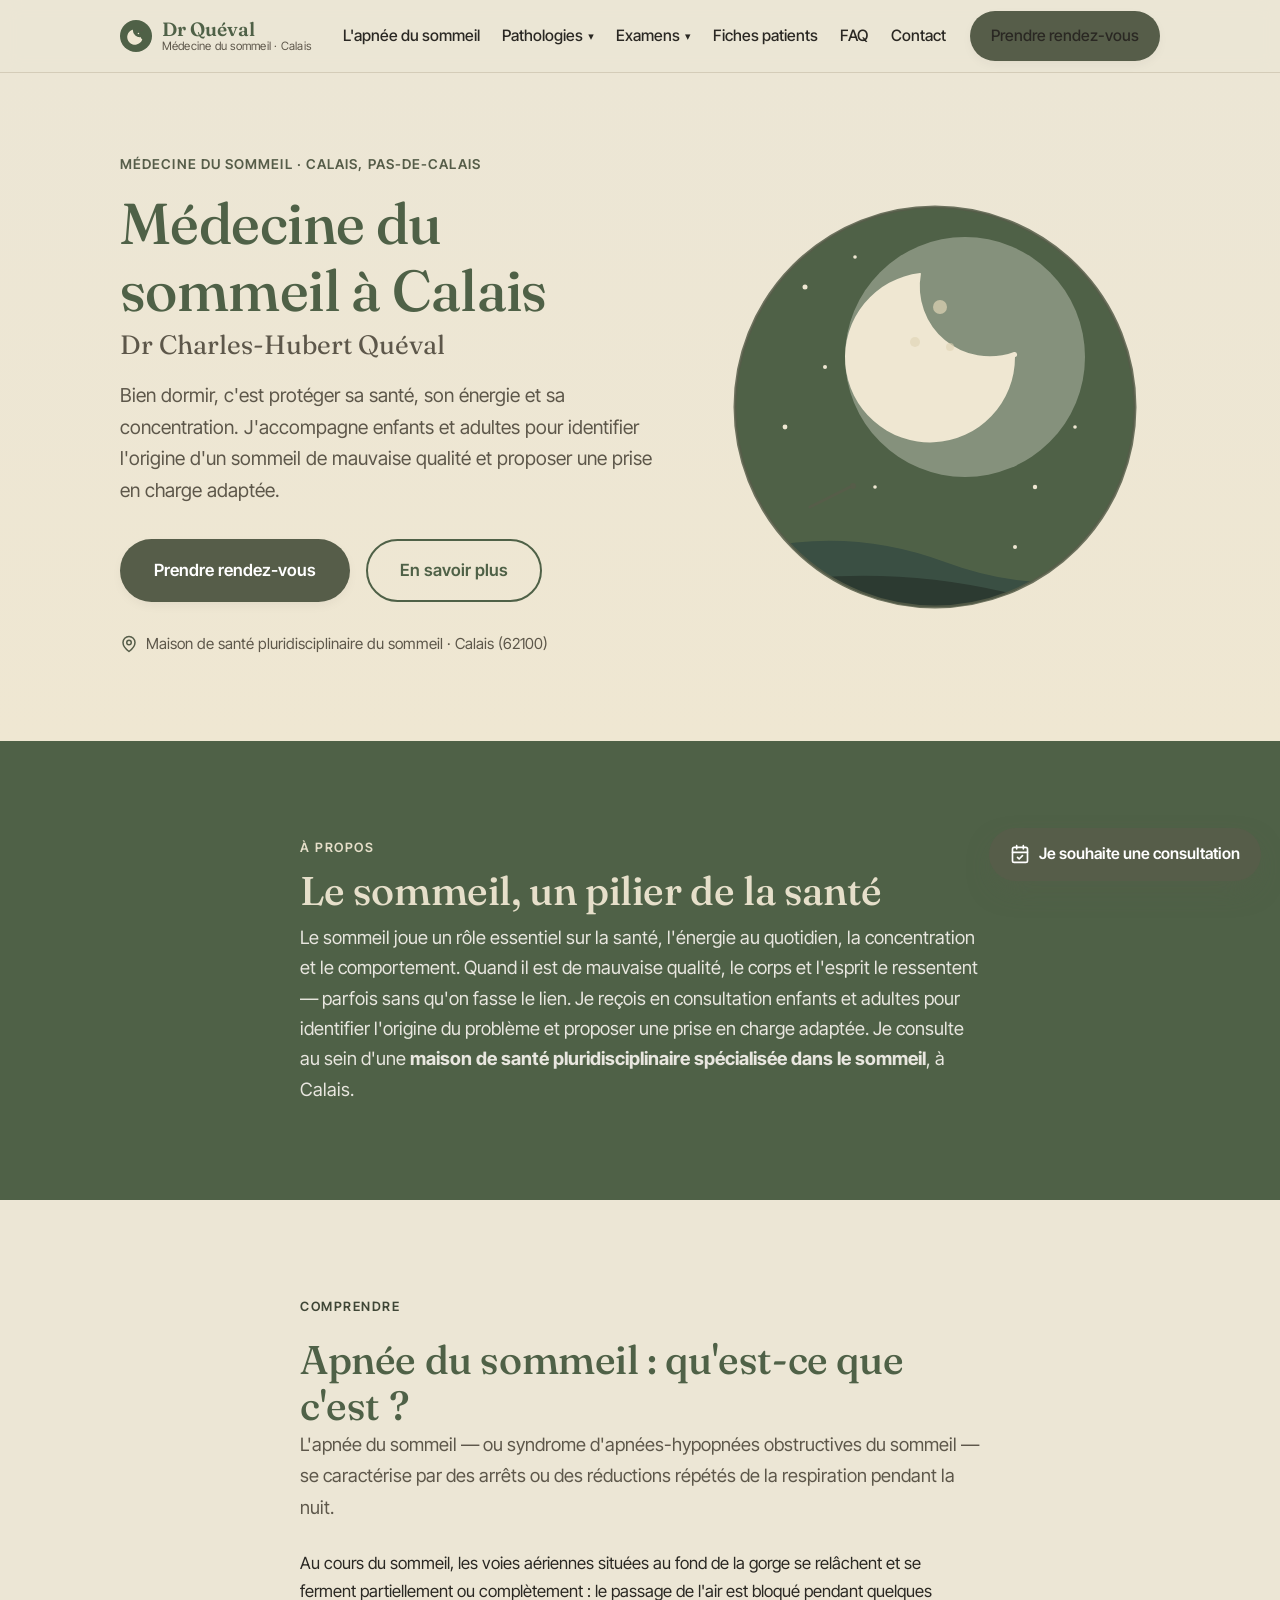
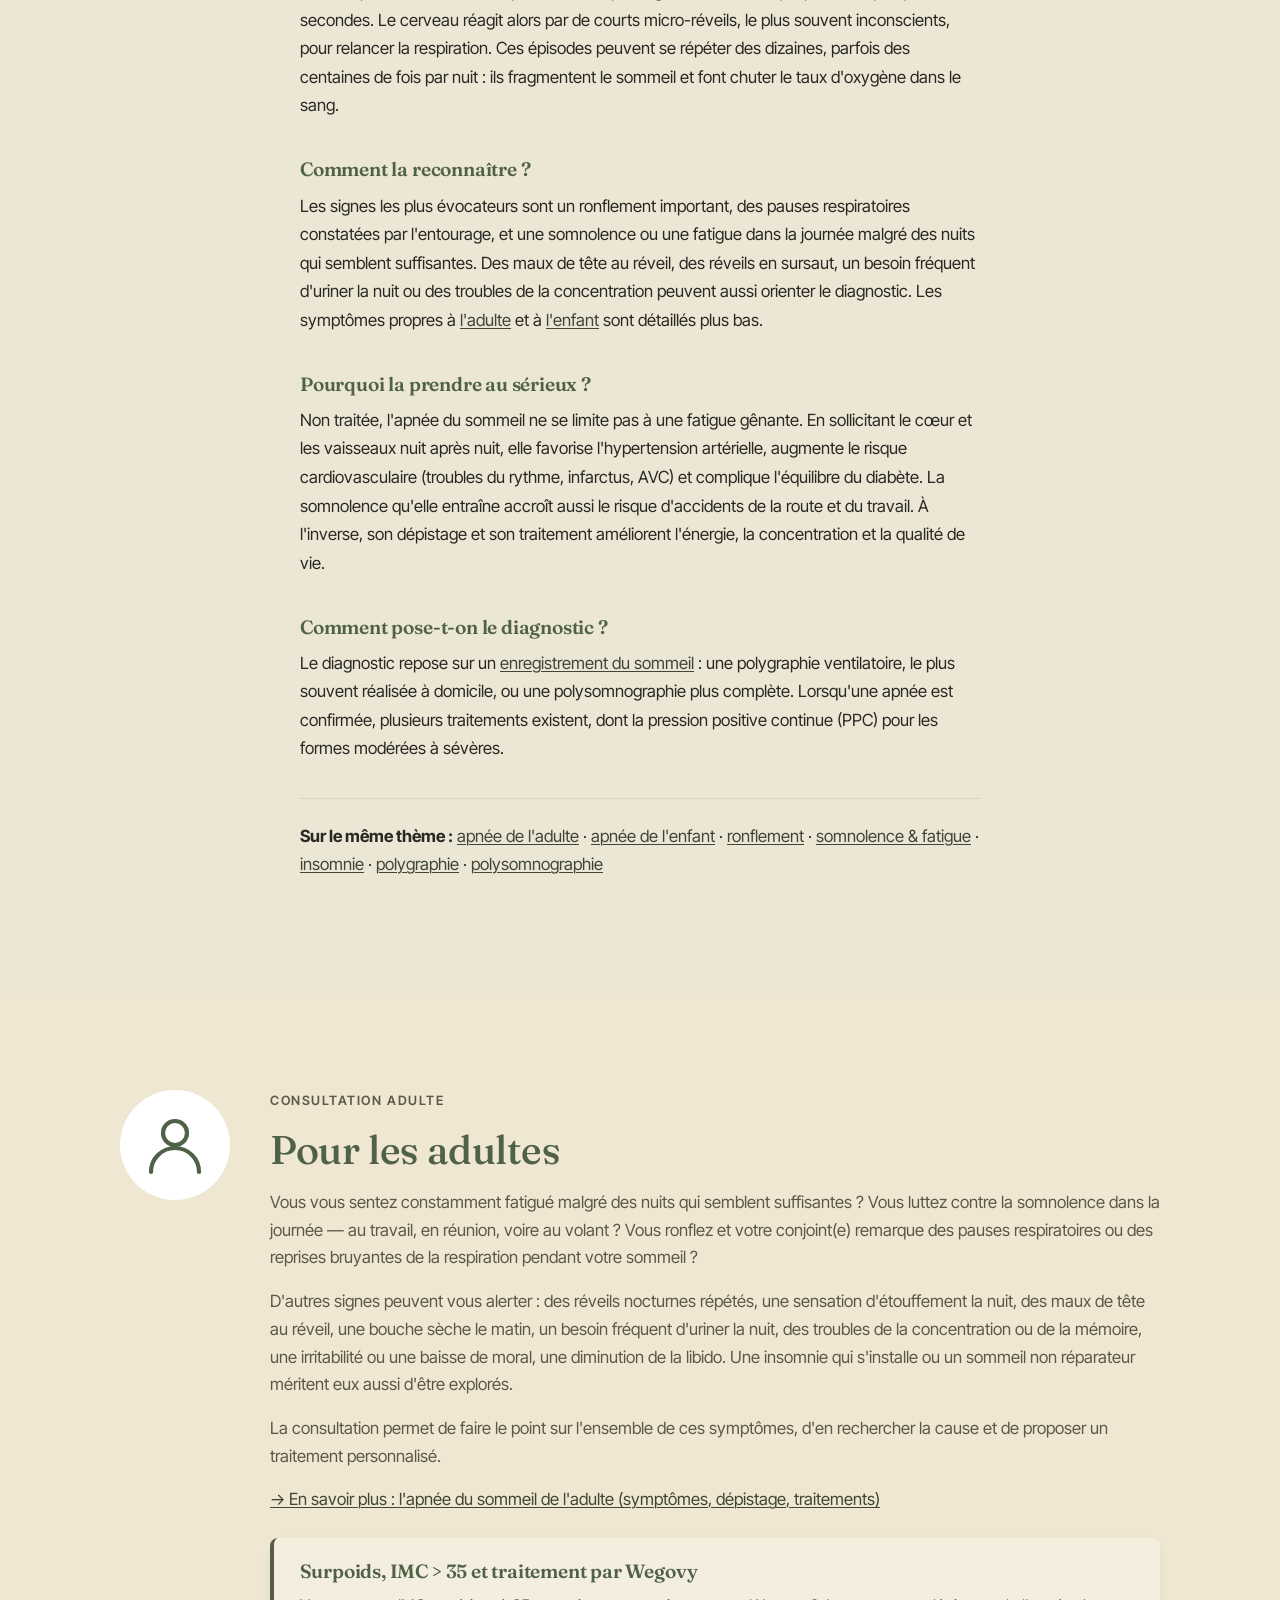
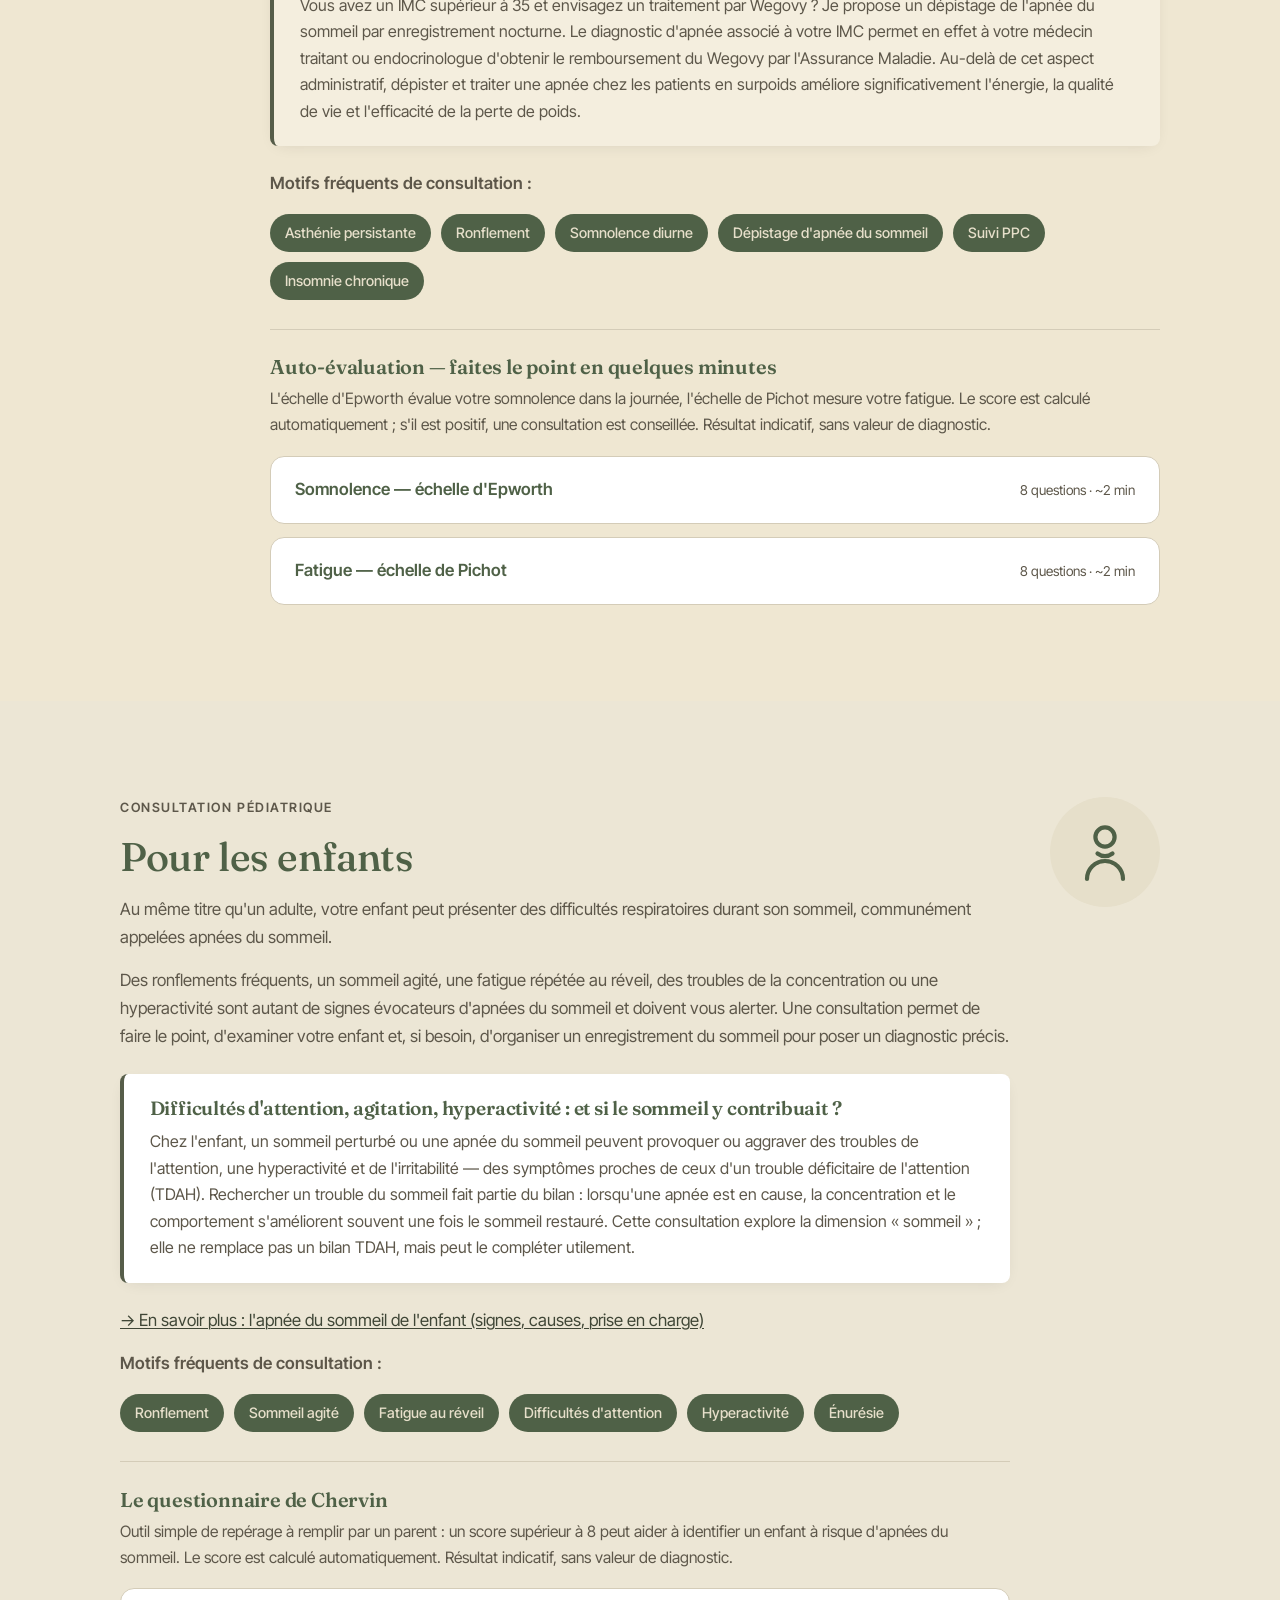
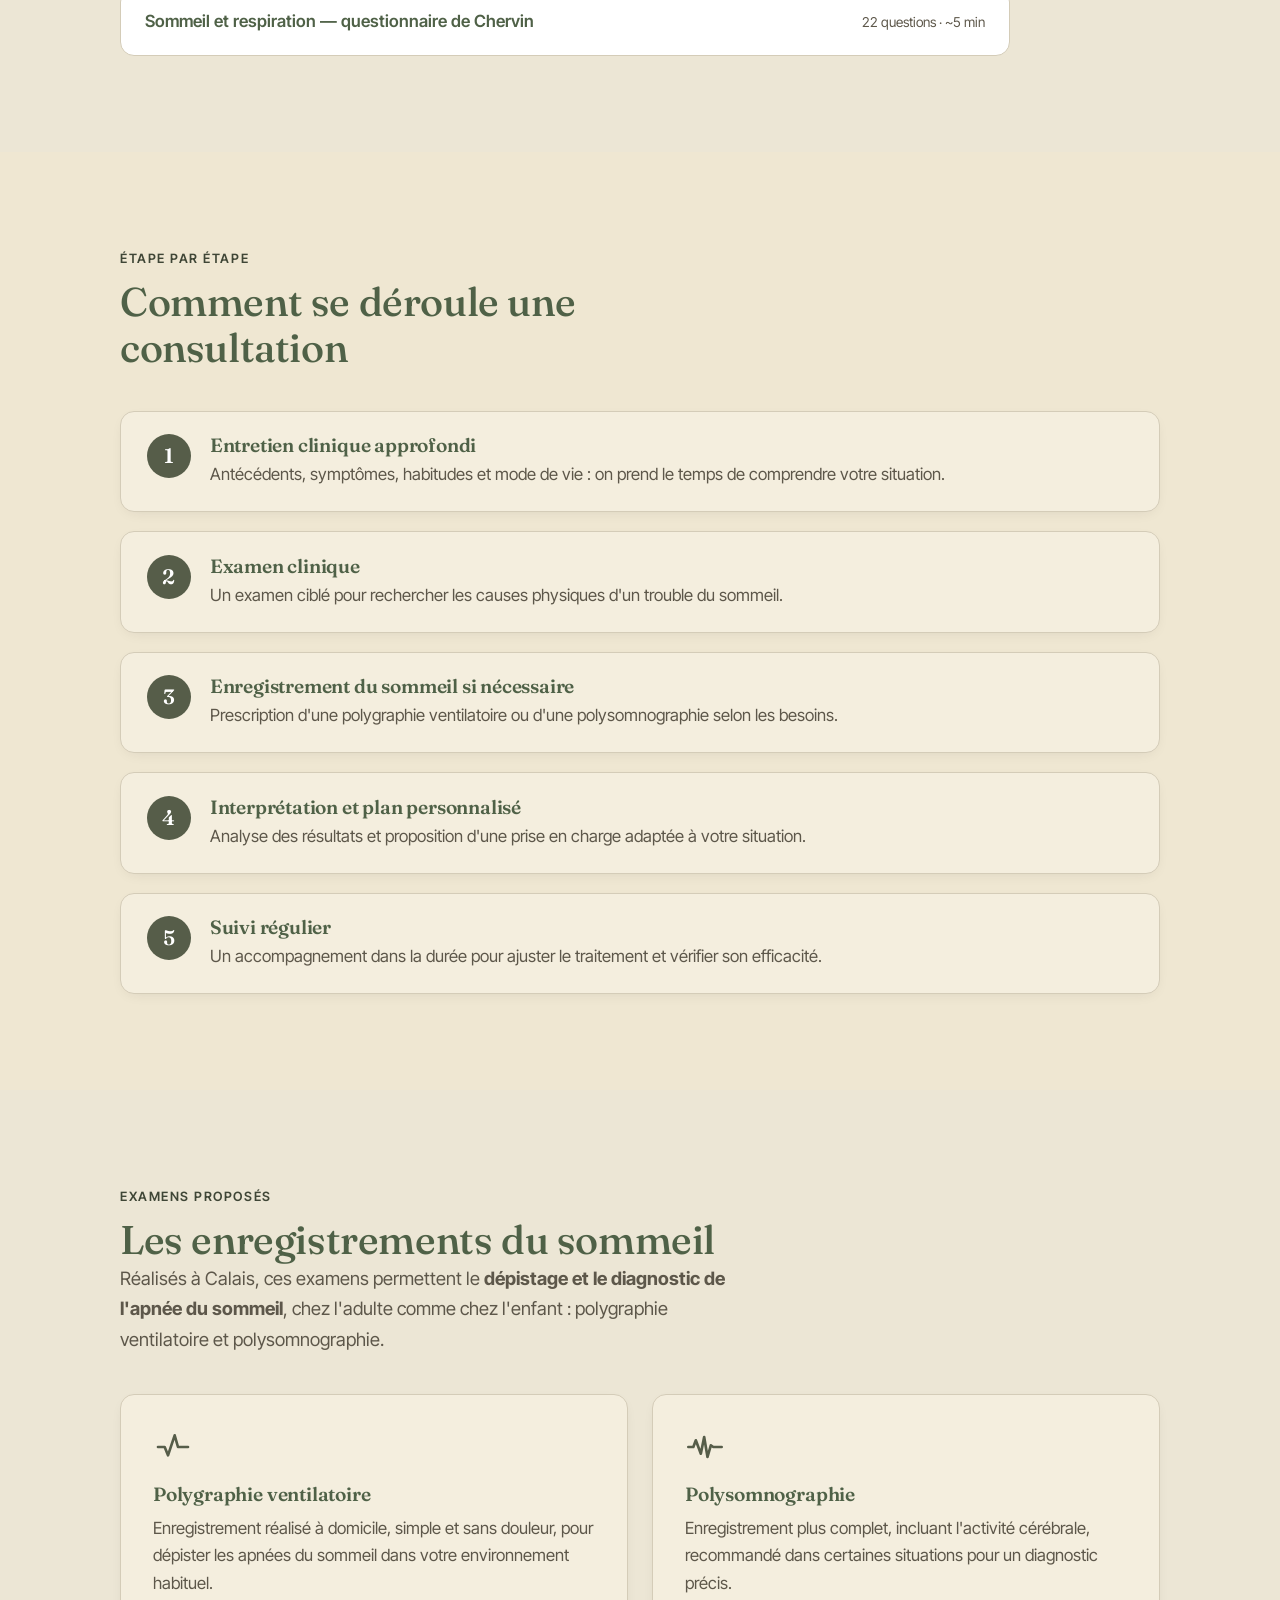
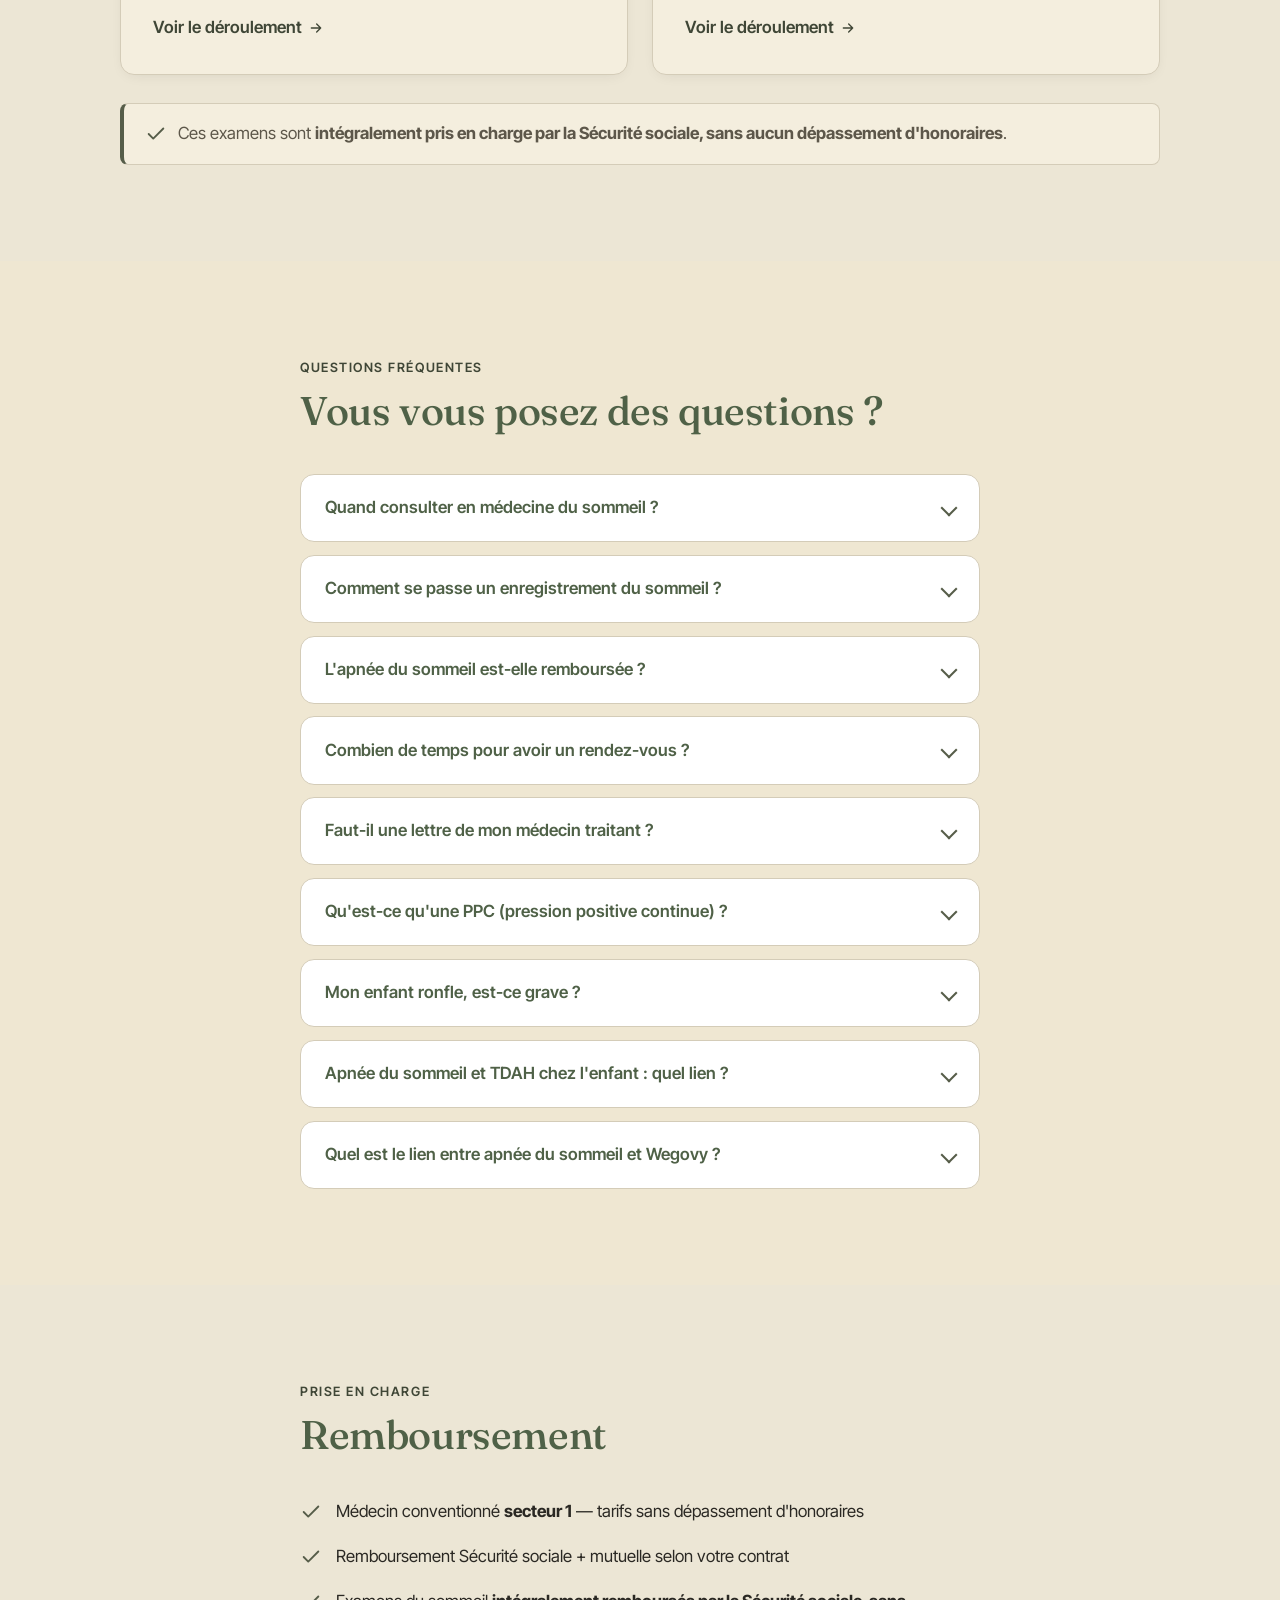
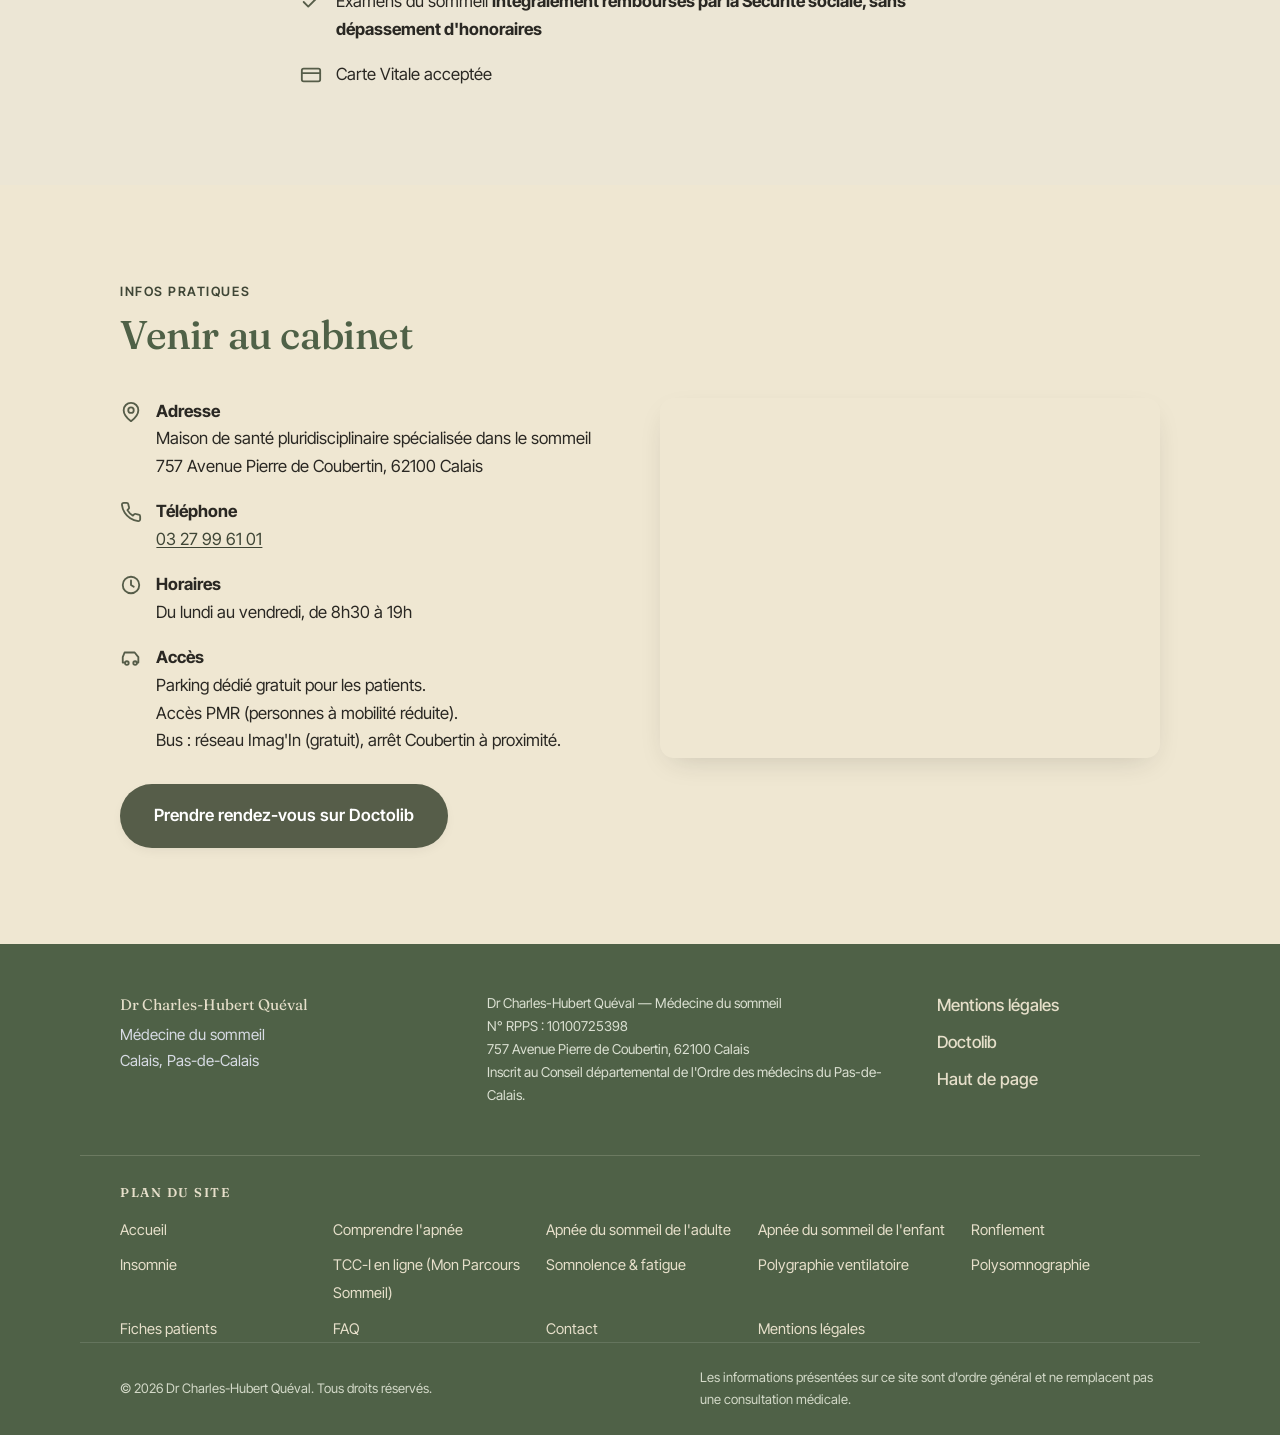
==== commit 42d52250: "Liens vers Mon Parcours Sommeil : TCC-I en ligne (page insomnie, plan du site, sameAs) Co-Authored-B" ====
--- a/index.html
+++ b/index.html
@@ -59,6 +59,7 @@
     "name": "Dr Charles-Hubert Quéval",
     "description": "Médecin à Calais recevant enfants et adultes pour les troubles du sommeil : dépistage de l'apnée du sommeil, ronflement, fatigue chronique, somnolence.",
     "url": "https://sommeil-calais.fr/",
+    "sameAs": ["https://monparcourssommeil.fr/"],
     "image": "https://sommeil-calais.fr/images/og-image.png",
     "medicalSpecialty": "Sleep Medicine",
     "knowsAbout": [
@@ -785,6 +786,7 @@
         <li><a href="apnee-du-sommeil-enfant.html">Apnée du sommeil de l'enfant</a></li>
         <li><a href="ronflement.html">Ronflement</a></li>
         <li><a href="insomnie.html">Insomnie</a></li>
+        <li><a href="https://monparcourssommeil.fr/" rel="noopener">TCC-I en ligne (Mon Parcours Sommeil)</a></li>
         <li><a href="somnolence-fatigue.html">Somnolence &amp; fatigue</a></li>
         <li><a href="polygraphie-ventilatoire.html">Polygraphie ventilatoire</a></li>
         <li><a href="polysomnographie.html">Polysomnographie</a></li>
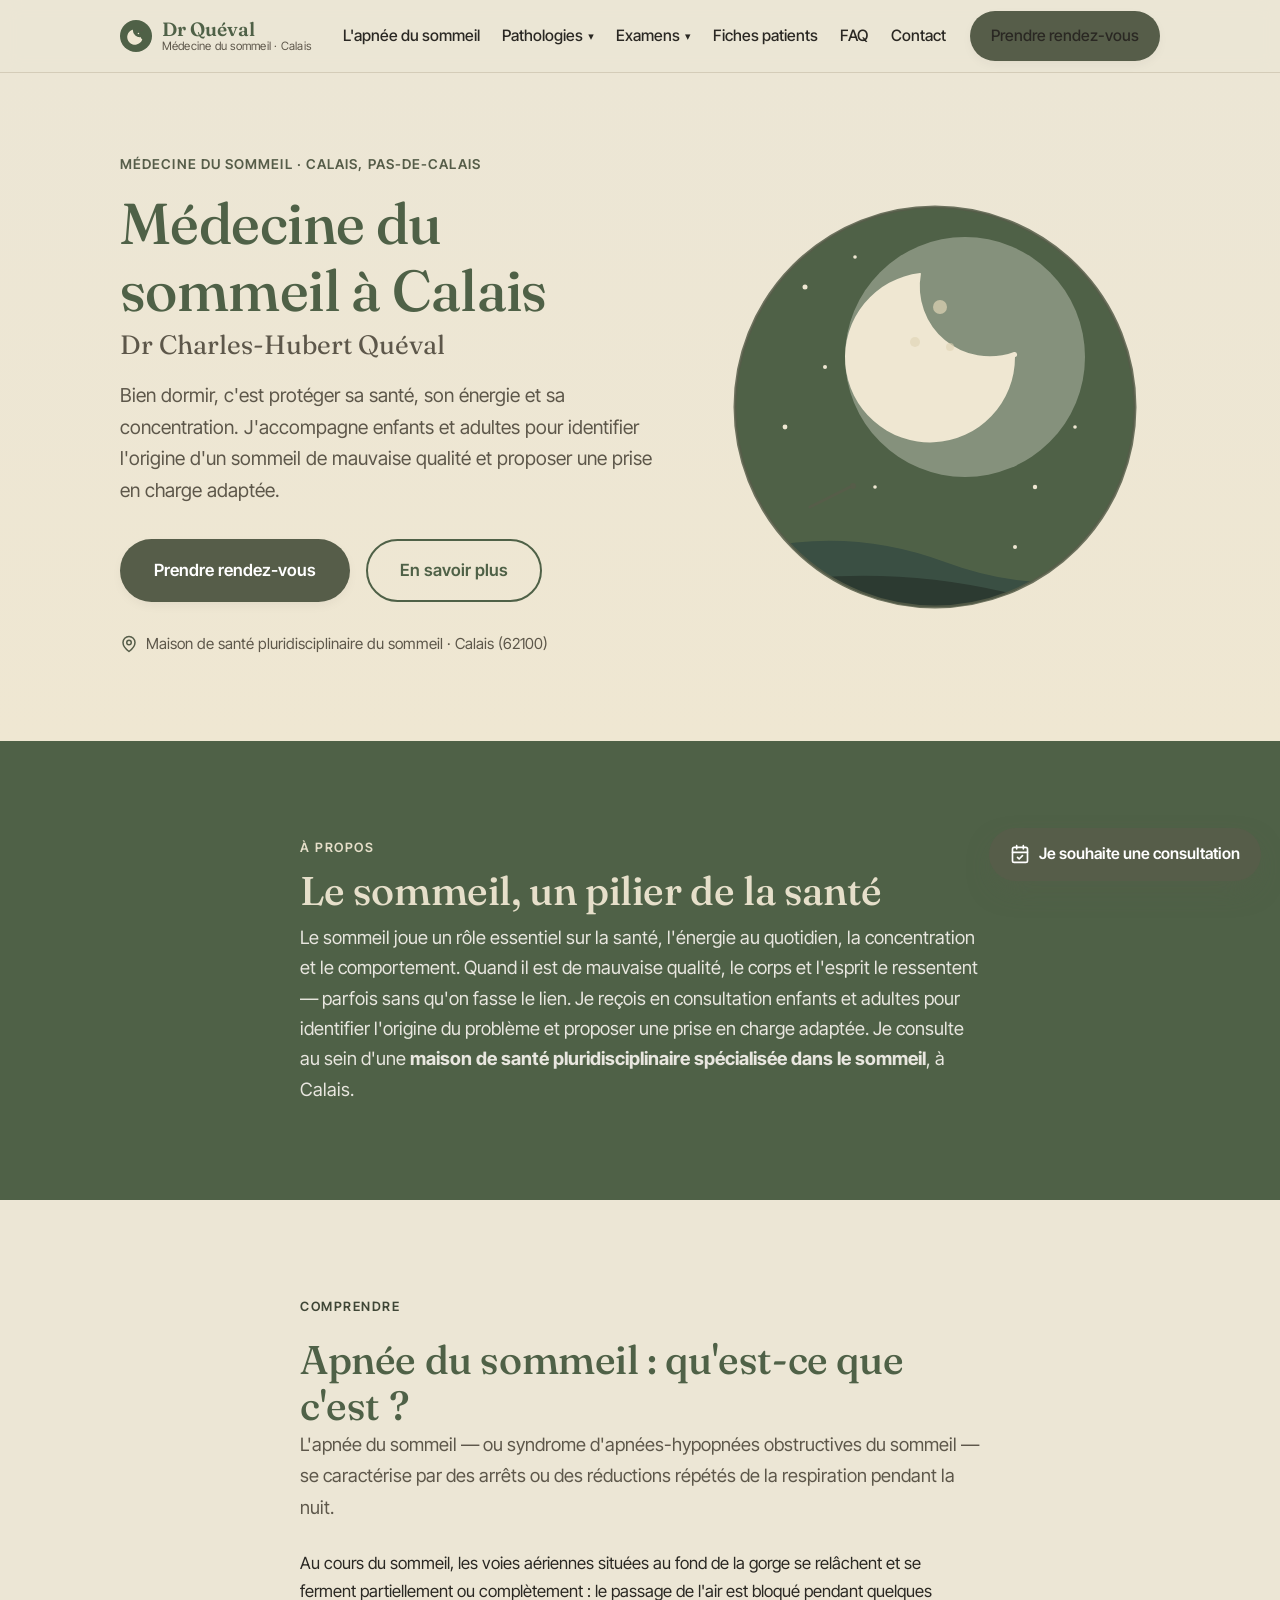
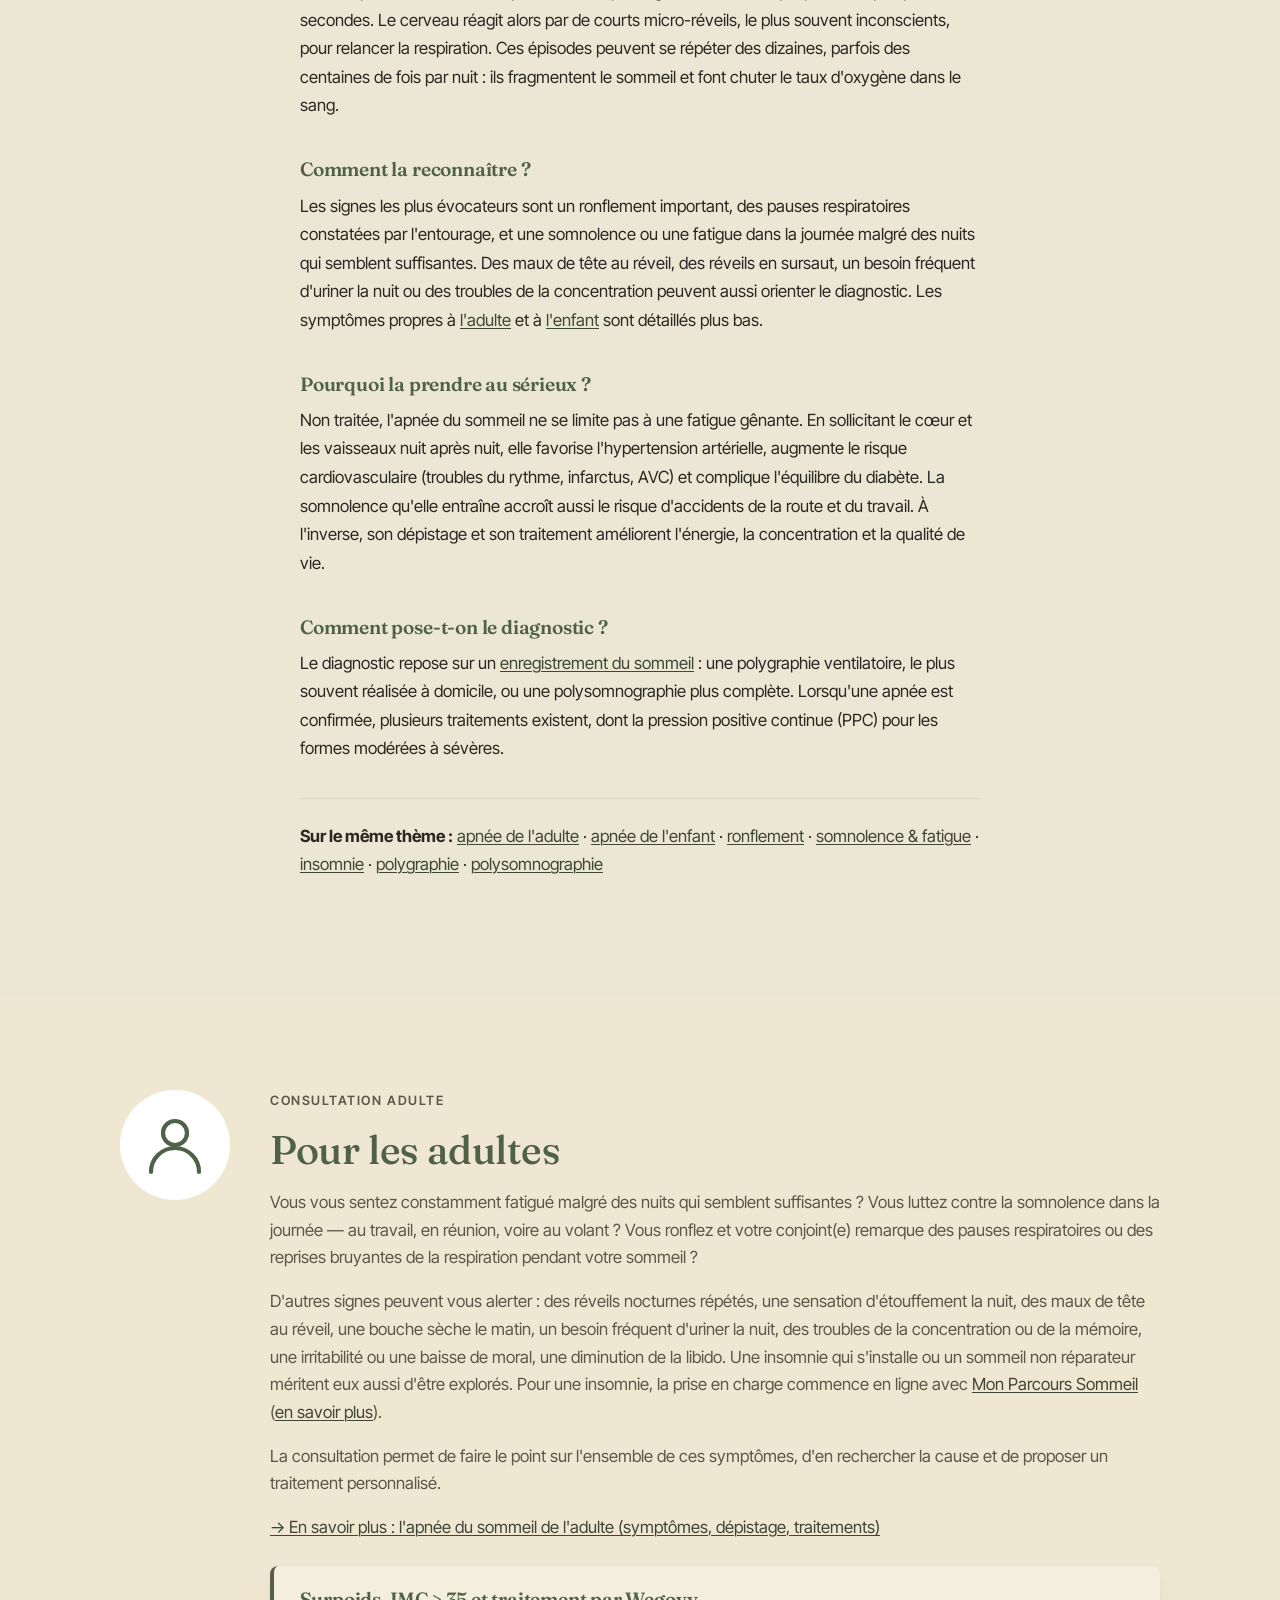
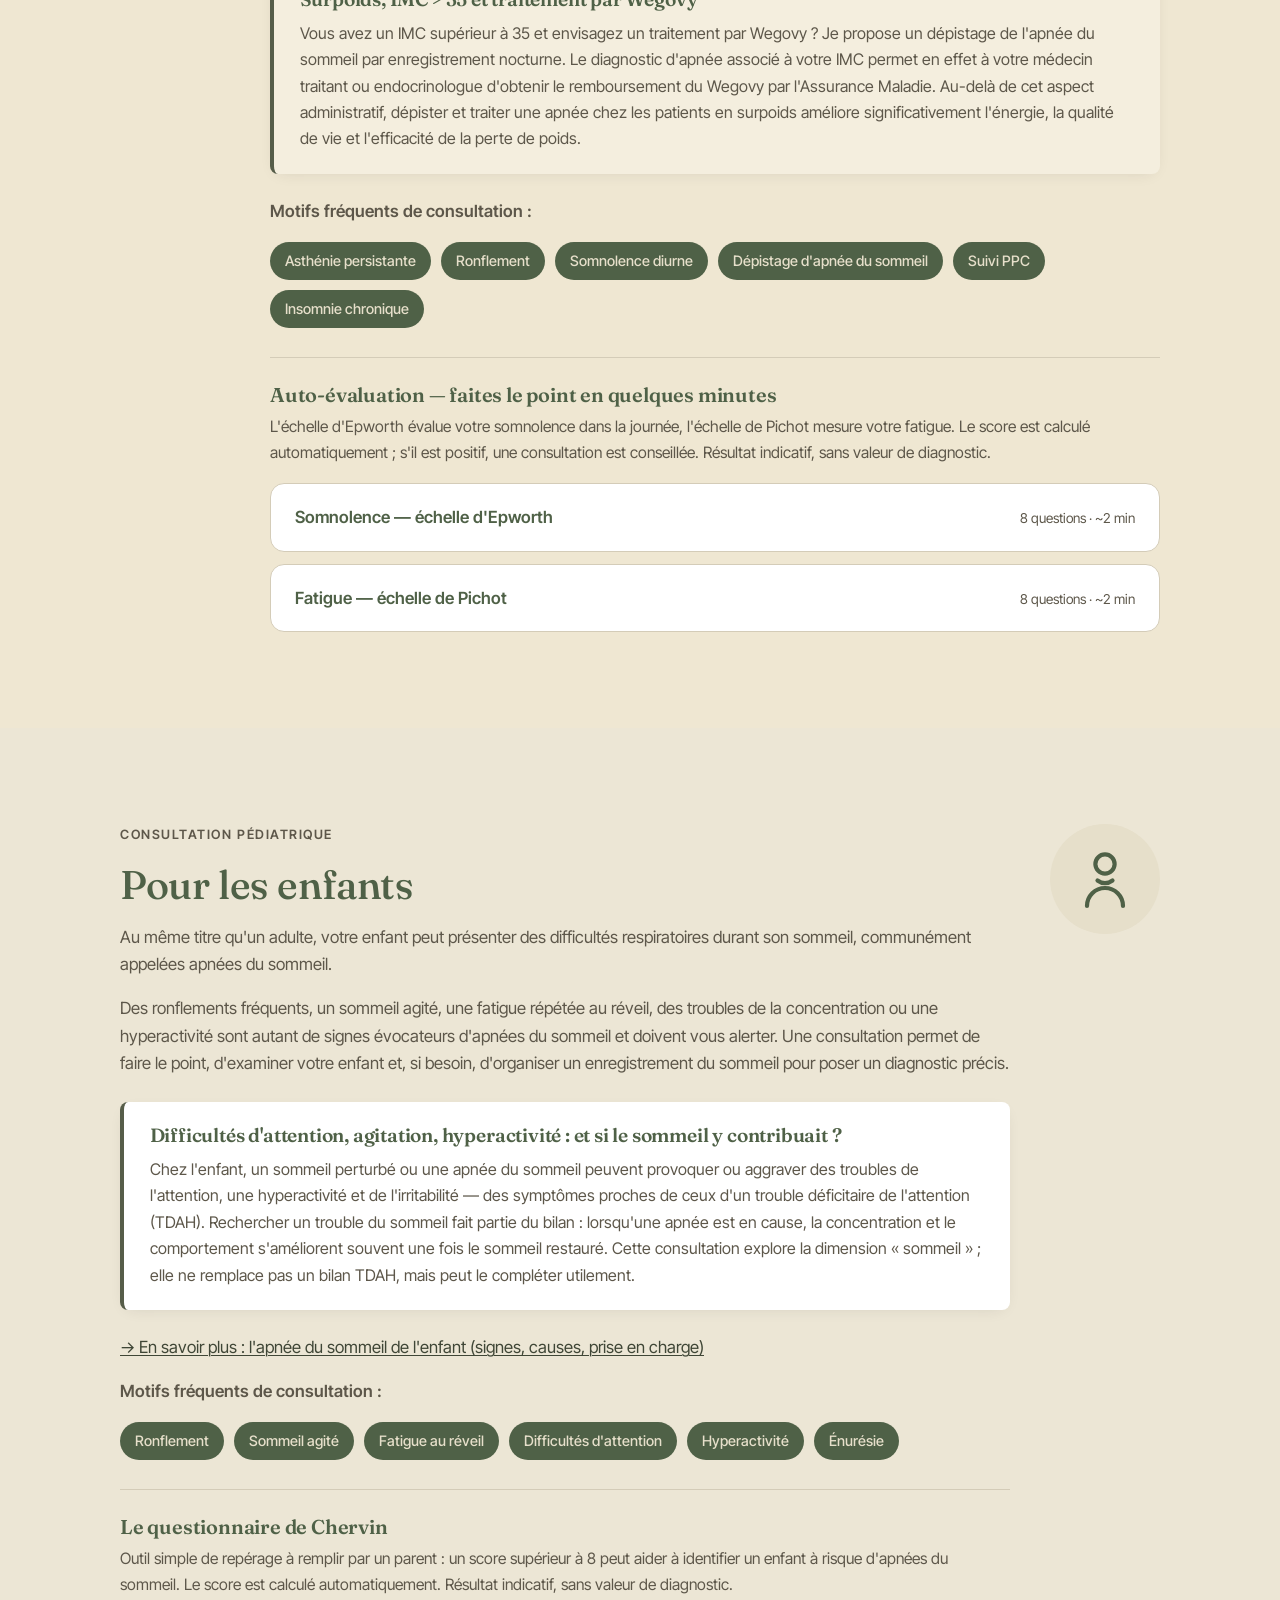
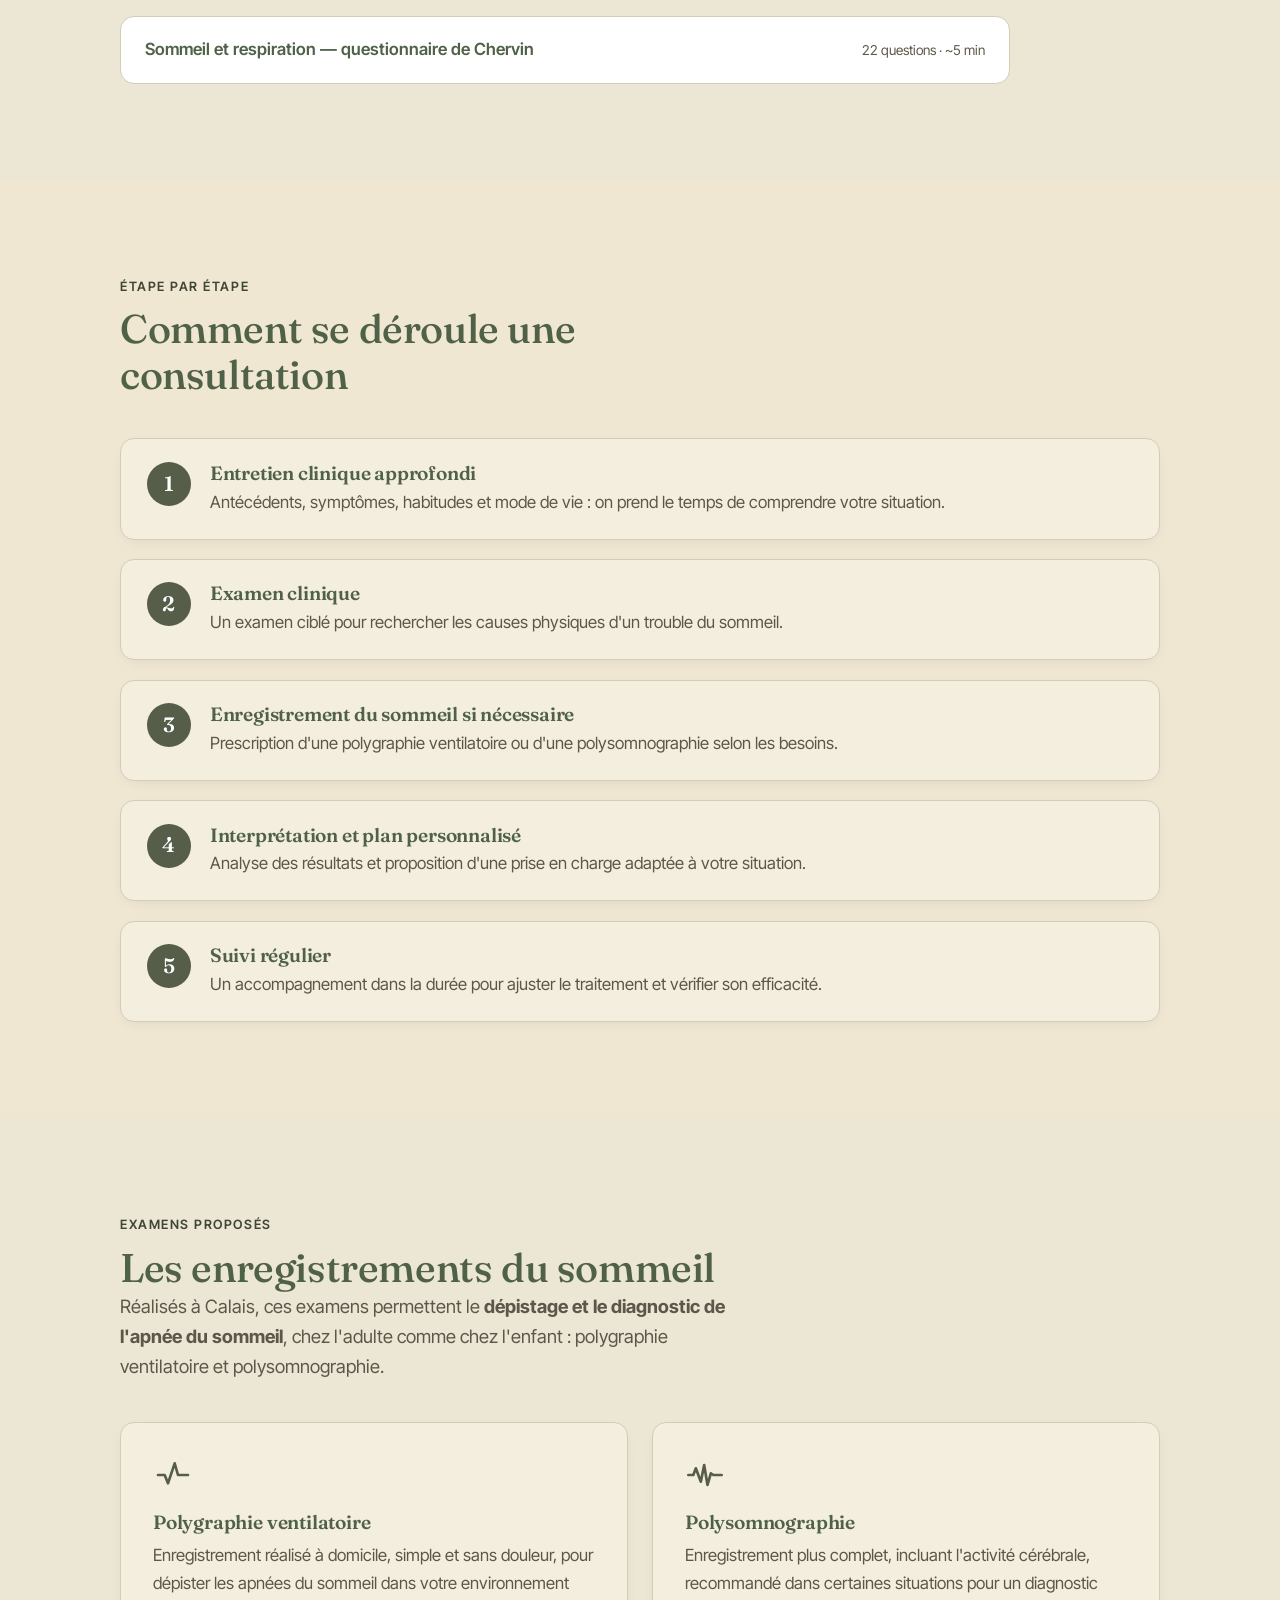
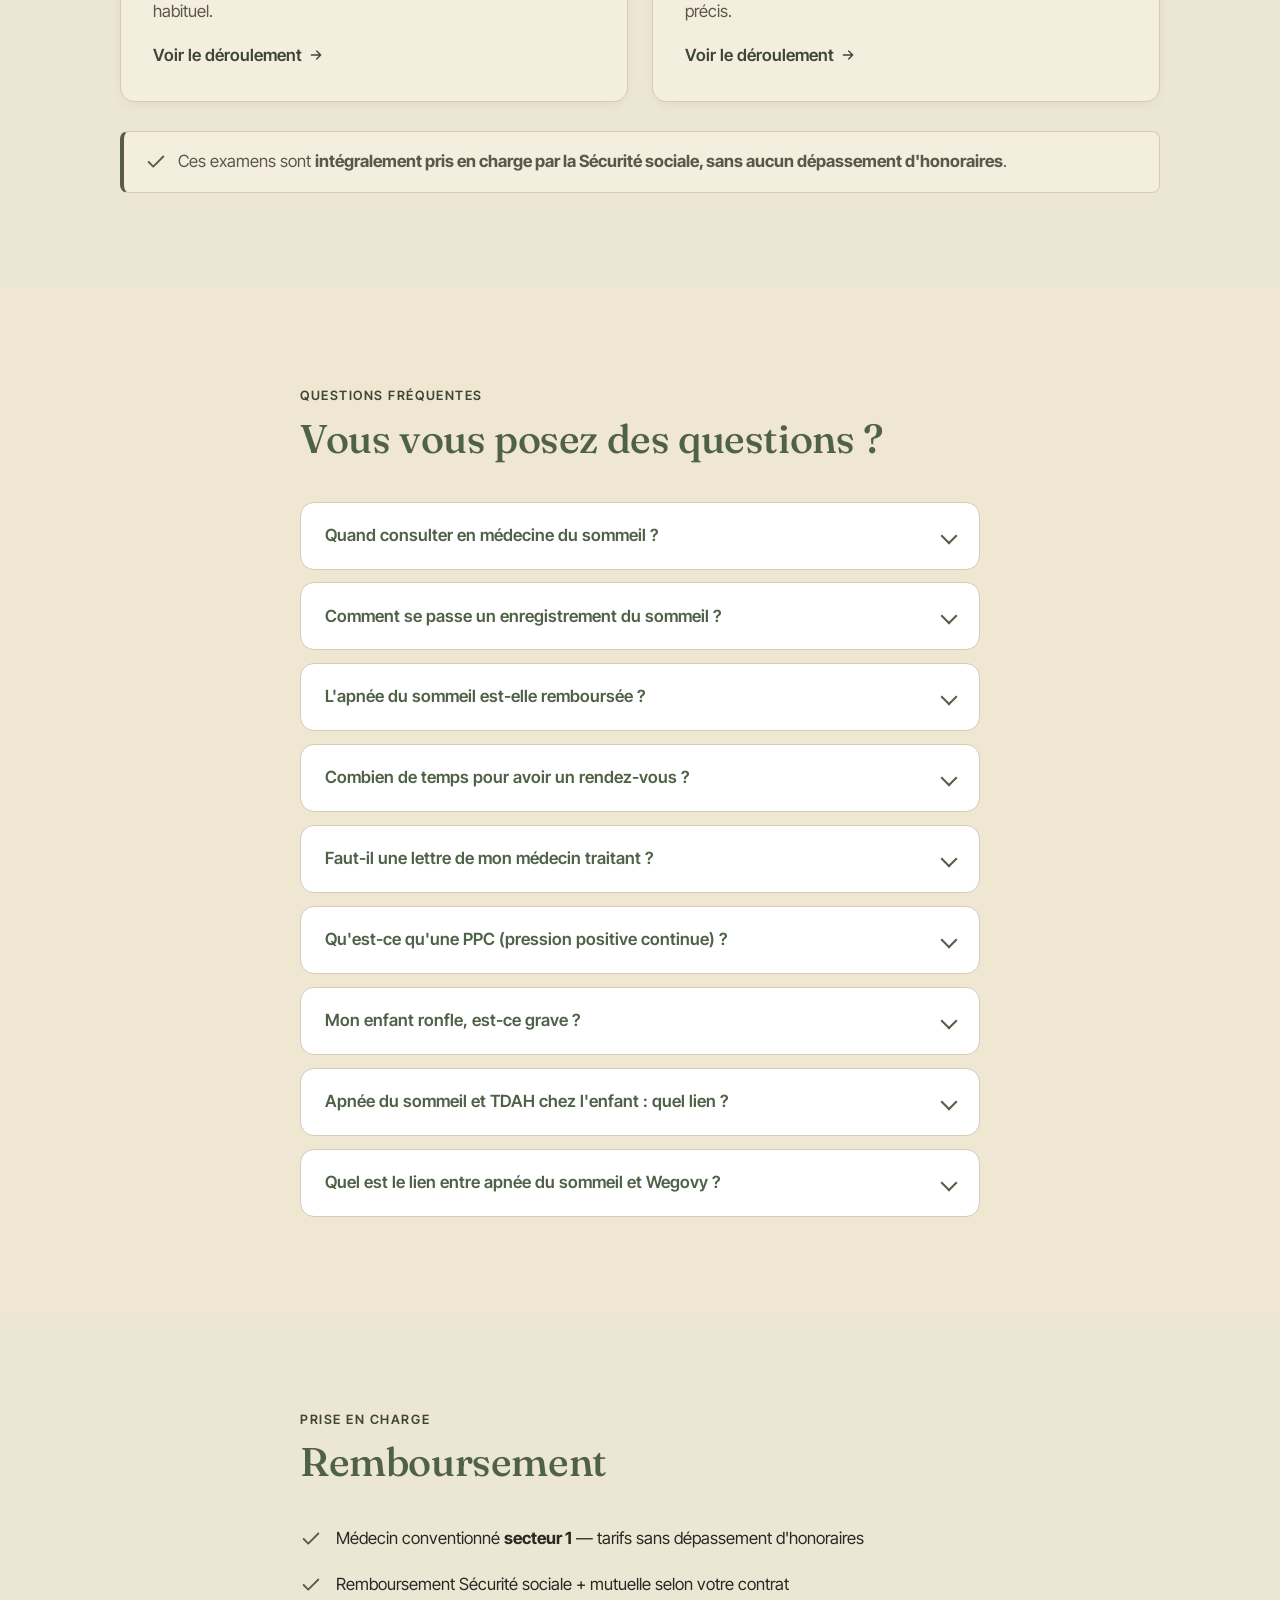
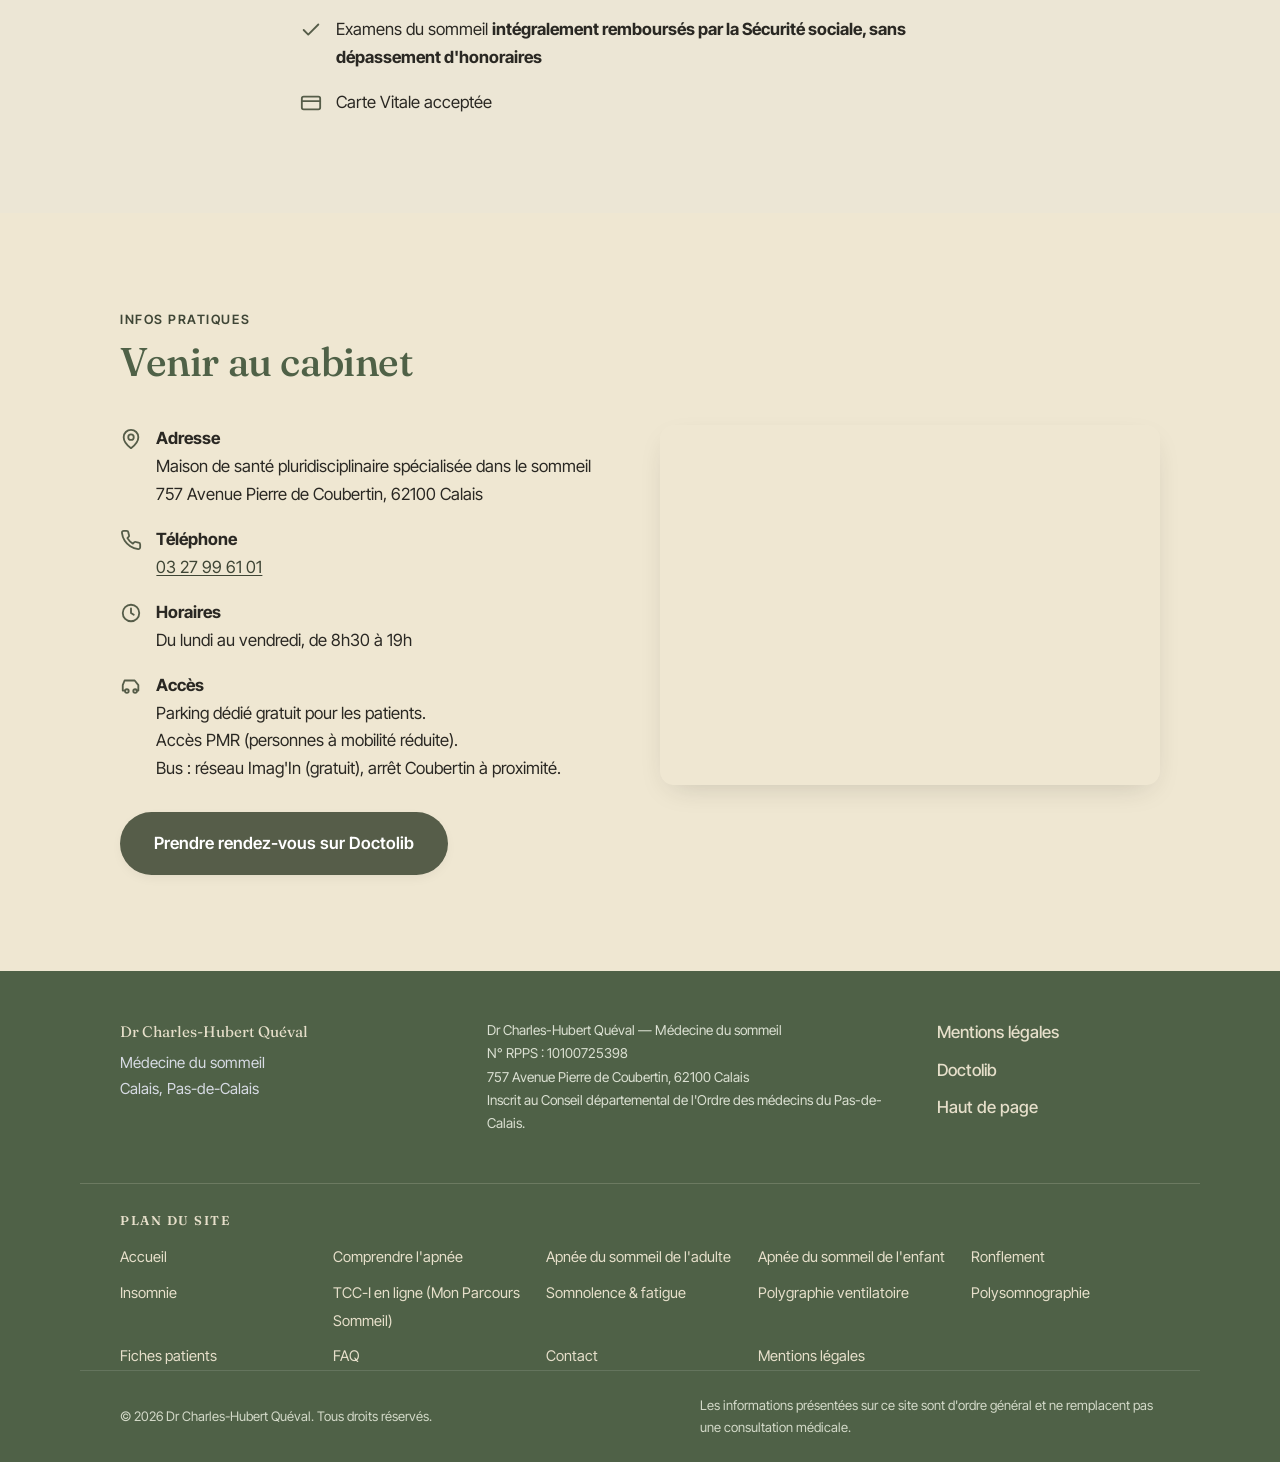
==== commit 8fda8547: "Orientation : insomnie vers Mon Parcours Sommeil (en tete et bouton principal), apnee vers Doctolib " ====
--- a/index.html
+++ b/index.html
@@ -382,7 +382,9 @@
               sèche le matin, un besoin fréquent d'uriner la nuit, des troubles de la
               concentration ou de la mémoire, une irritabilité ou une baisse de moral,
               une diminution de la libido. Une insomnie qui s'installe ou un sommeil non
-              réparateur méritent eux aussi d'être explorés.
+              réparateur méritent eux aussi d'être explorés. Pour une insomnie, la prise en
+              charge commence en ligne avec <a href="https://monparcourssommeil.fr/" rel="noopener">Mon Parcours Sommeil</a>
+              (<a href="insomnie.html">en savoir plus</a>).
             </p>
             <p>
               La consultation permet de faire le point sur l'ensemble de ces symptômes,
